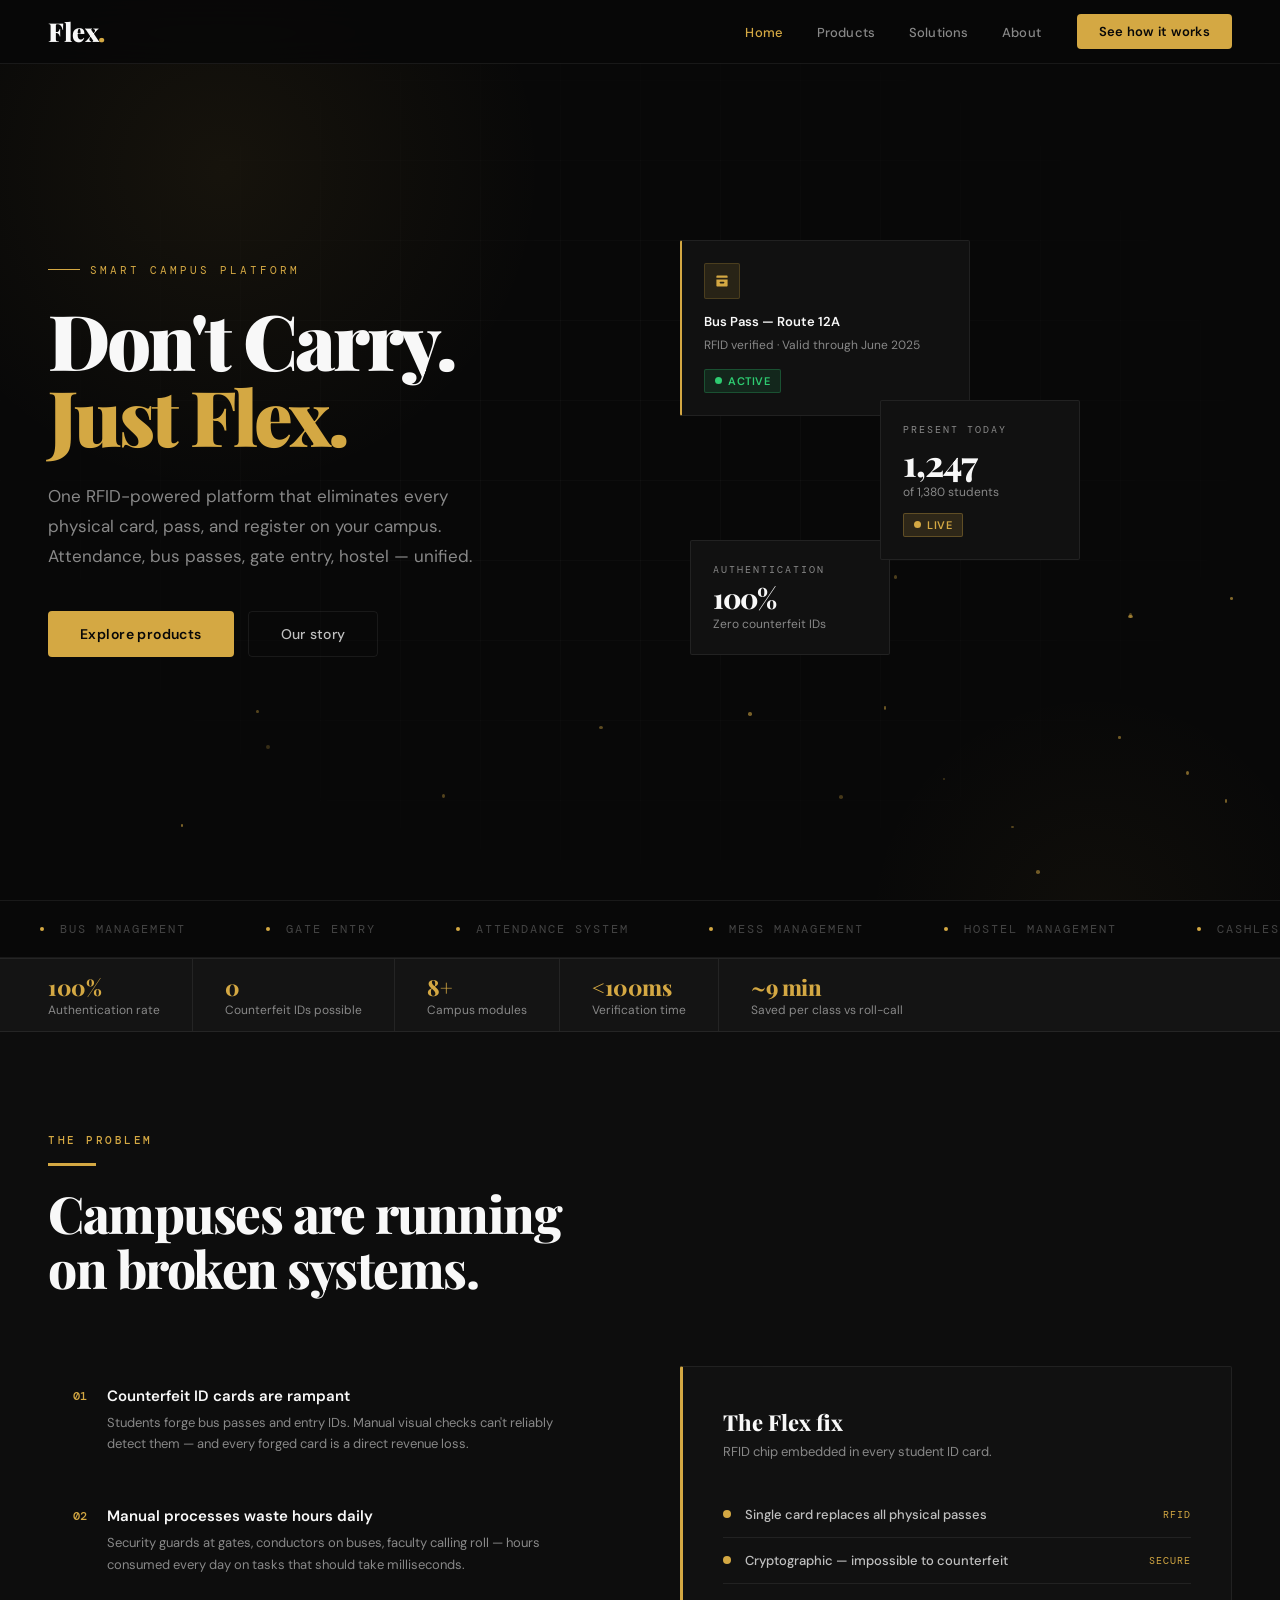
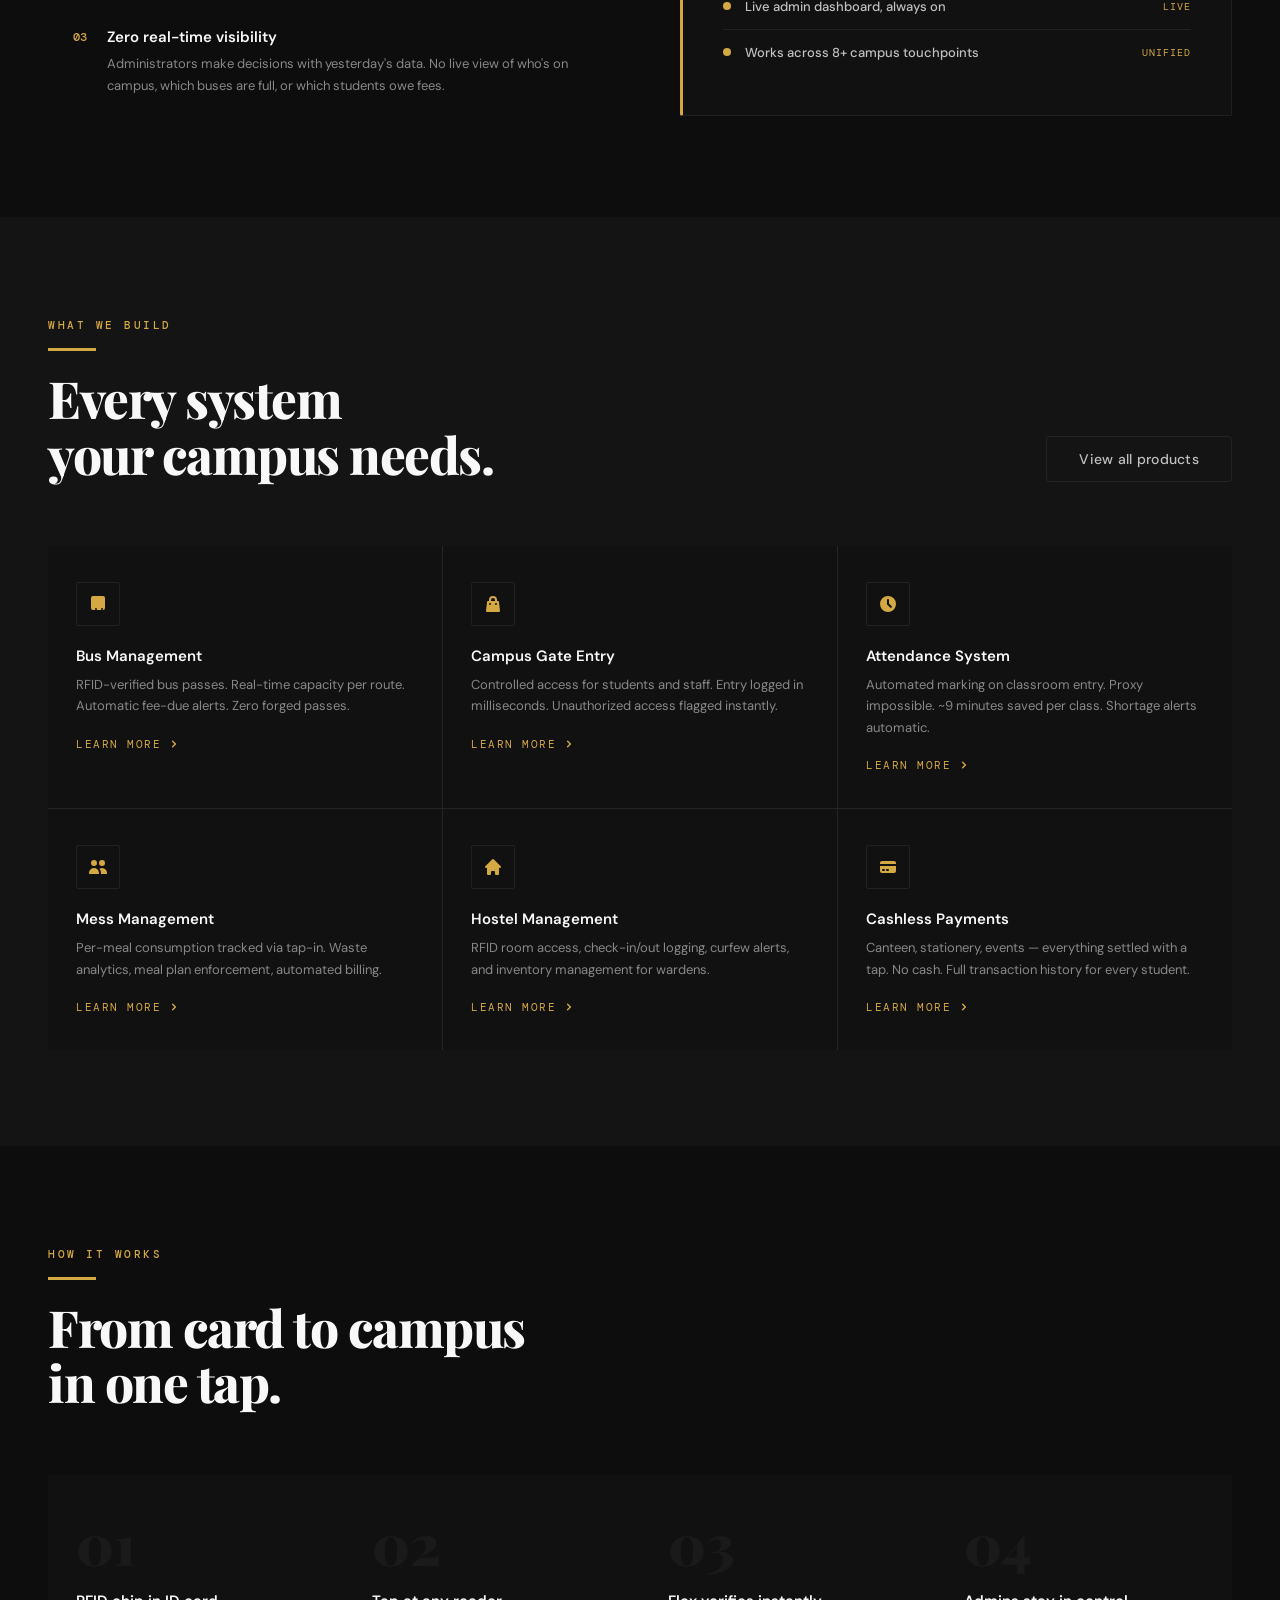
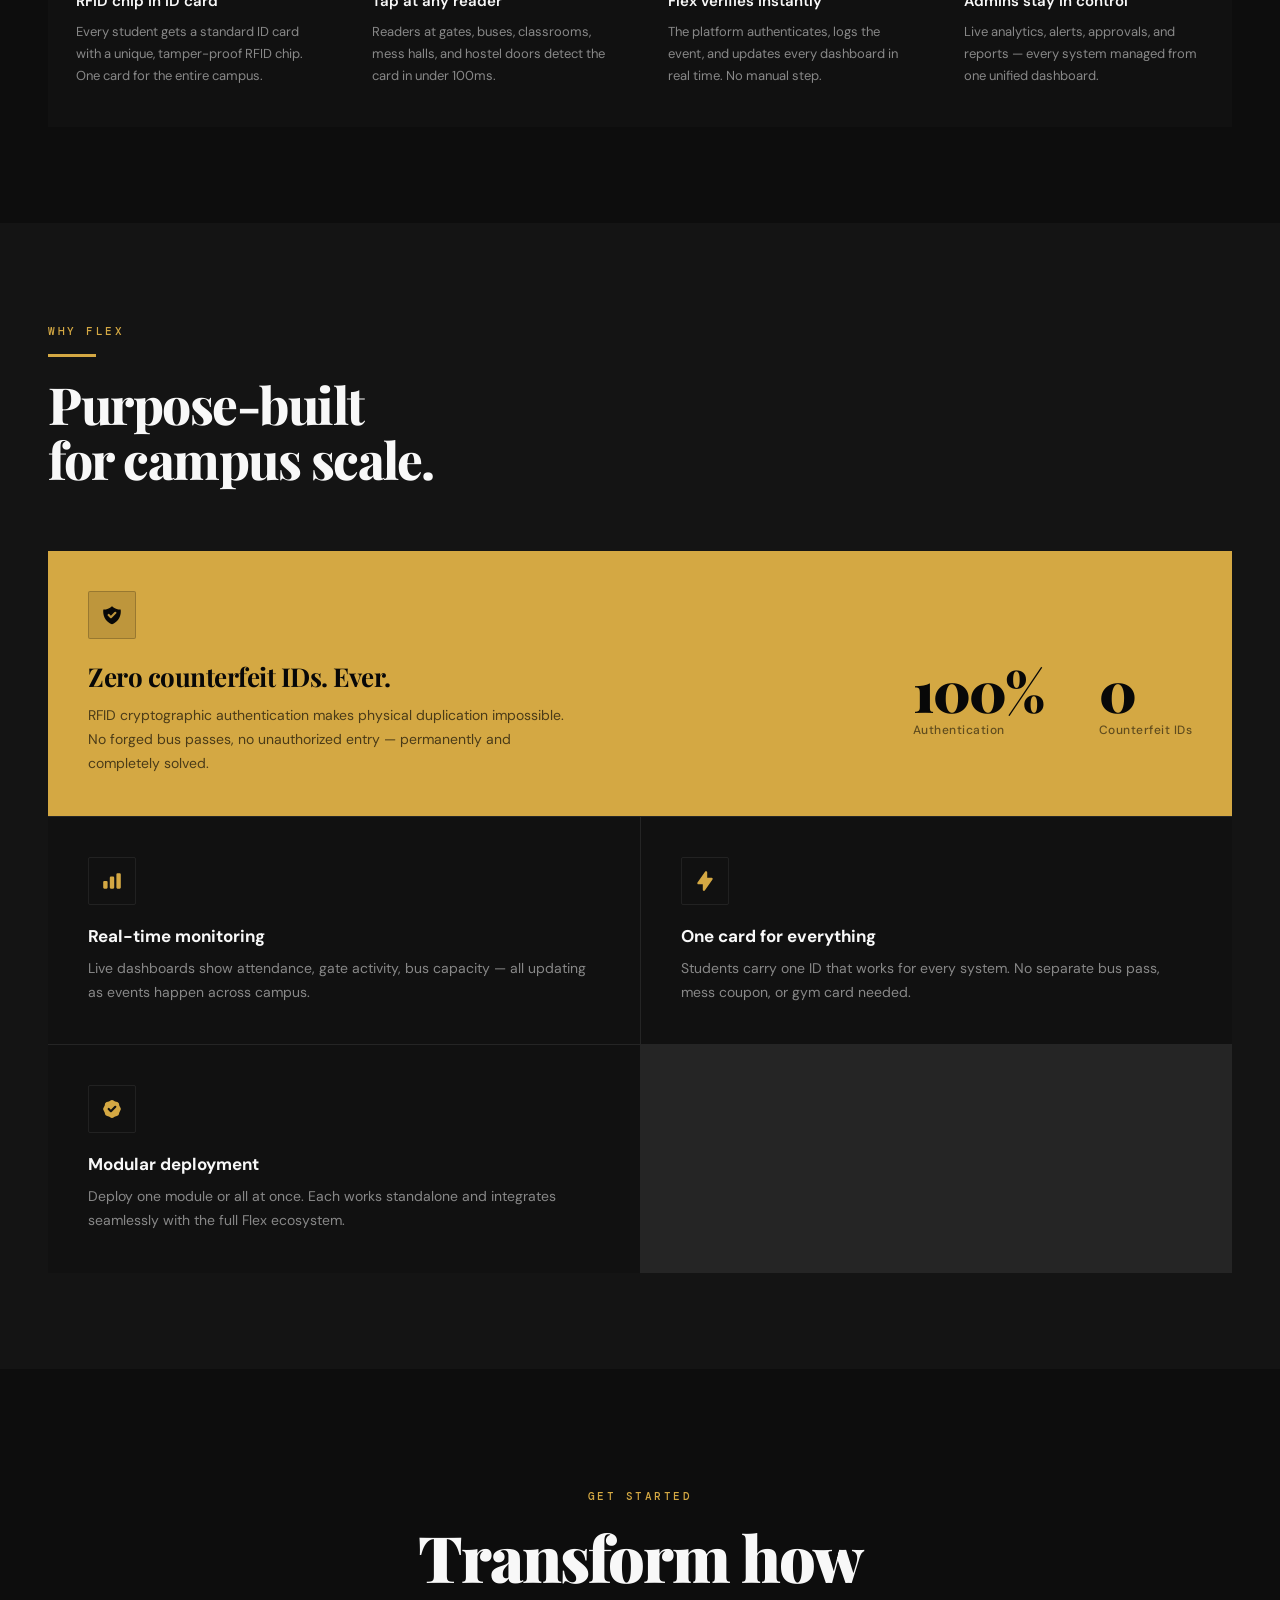
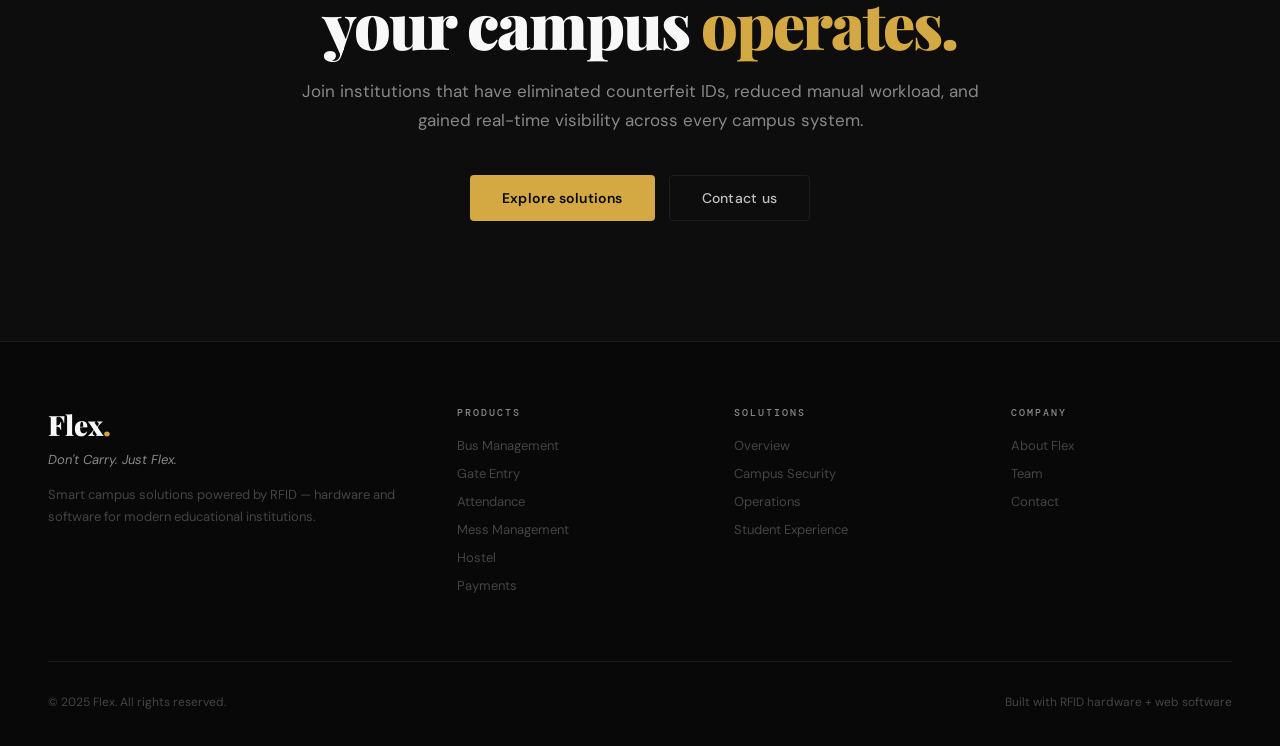
==== index.html @ b103eb39 "initial commit" ====
<!DOCTYPE html>
<html lang="en">
<head>
<meta charset="UTF-8"/>
<meta name="viewport" content="width=device-width, initial-scale=1.0"/>
<title>Flex — Don't Carry. Just Flex.</title>
<link rel="stylesheet" href="dark-theme.css"/>
<style>
/* ── HERO ── */
.hero {
  min-height: 100vh;
  background: var(--bg-void);
  display: flex; align-items: center;
  padding: 100px 48px 80px;
  position: relative; overflow: hidden;
}
.hero-bg-glow {
  position: absolute; top: -20%; left: -10%;
  width: 700px; height: 700px; border-radius: 50%;
  background: radial-gradient(circle, rgba(212,168,67,0.07) 0%, transparent 65%);
  pointer-events: none; animation: glow-drift 8s ease-in-out infinite alternate;
}
.hero-bg-glow-2 {
  position: absolute; bottom: -30%; right: -5%;
  width: 500px; height: 500px; border-radius: 50%;
  background: radial-gradient(circle, rgba(212,168,67,0.04) 0%, transparent 65%);
  pointer-events: none; animation: glow-drift 12s ease-in-out infinite alternate-reverse;
}
@keyframes glow-drift {
  from { transform: translate(0,0) scale(1); }
  to   { transform: translate(30px, 20px) scale(1.08); }
}
/* Grid lines bg */
.hero-grid {
  position: absolute; inset: 0; pointer-events: none;
  background-image:
    linear-gradient(rgba(255,255,255,0.025) 1px, transparent 1px),
    linear-gradient(90deg, rgba(255,255,255,0.025) 1px, transparent 1px);
  background-size: 80px 80px;
  mask-image: radial-gradient(ellipse at 50% 50%, black 20%, transparent 80%);
}
.hero-inner {
  max-width: 1200px; margin: 0 auto; width: 100%;
  display: grid; grid-template-columns: 1fr 1fr; gap: 80px; align-items: center;
  position: relative; z-index: 1;
}
.hero-tag {
  font-family: var(--font-mono);
  font-size: 11px; letter-spacing: 3px; text-transform: uppercase;
  color: var(--gold); margin-bottom: 24px;
  display: flex; align-items: center; gap: 10px;
}
.hero-tag::before {
  content: ''; display: block; width: 32px; height: 1px; background: var(--gold);
}
.hero-title {
  font-family: var(--font-display);
  font-size: clamp(48px, 6vw, 80px);
  font-weight: 900; line-height: 1.0; letter-spacing: -3px;
  color: var(--white); margin-bottom: 28px;
}
.hero-title .gold { color: var(--gold); }
.hero-title .dim { color: var(--silver-dim); }
.hero-sub {
  font-size: 17px; line-height: 1.75; color: var(--silver-dim);
  max-width: 460px; margin-bottom: 40px; font-weight: 400;
}
.hero-actions { display: flex; gap: 14px; align-items: center; flex-wrap: wrap; }

/* Hero visual — dark cards */
.hero-visual { position: relative; height: 440px; }
.hv-card {
  position: absolute;
  background: var(--bg-card);
  border: 1px solid var(--border);
  border-radius: 2px;
  padding: 22px;
  transition: all 400ms var(--ease);
}
.hv-card:hover { border-color: var(--border-gold); transform: translateY(-4px); }
.hv-main { width: 290px; top: 0; left: 0; z-index: 3; border-left: 2px solid var(--gold); }
.hv-stat { width: 200px; top: 160px; left: 200px; z-index: 4; }
.hv-mini { width: 200px; top: 300px; left: 10px; z-index: 2; }
.hv-label {
  font-family: var(--font-mono); font-size: 10px; letter-spacing: 2px;
  text-transform: uppercase; color: var(--silver-dim); margin-bottom: 8px;
}
.hv-value {
  font-family: var(--font-display); font-size: 36px; font-weight: 800;
  letter-spacing: -1px; color: var(--white); line-height: 1;
}
.hv-sub { font-size: 12px; color: var(--silver-dim); margin-top: 4px; }
.hv-title { font-size: 13px; font-weight: 600; color: var(--white); margin-bottom: 6px; }
.hv-desc { font-size: 12px; color: var(--silver-dim); line-height: 1.5; }
.hv-icon {
  width: 36px; height: 36px; border-radius: 2px;
  background: rgba(212,168,67,0.12); border: 1px solid rgba(212,168,67,0.2);
  display: flex; align-items: center; justify-content: center; margin-bottom: 14px;
}
.hv-icon svg { width: 16px; height: 16px; color: var(--gold); }

/* Floating particle dots */
.particle {
  position: absolute; width: 3px; height: 3px; border-radius: 50%;
  background: var(--gold); opacity: 0.5;
  animation: float-up linear infinite;
}
@keyframes float-up {
  from { transform: translateY(0) scale(1); opacity: 0.5; }
  to   { transform: translateY(-120px) scale(0); opacity: 0; }
}

/* ── TRUST BAR ── */
.trustbar {
  background: var(--bg-raised);
  border-top: 1px solid var(--border);
  border-bottom: 1px solid var(--border);
  padding: 0 48px;
}
.trustbar-inner {
  max-width: 1200px; margin: 0 auto;
  display: flex; align-items: stretch; height: 72px;
  overflow-x: auto; scrollbar-width: none;
}
.trustbar-inner::-webkit-scrollbar { display: none; }
.trust-item {
  display: flex; align-items: center; gap: 10px;
  padding: 0 32px; flex-shrink: 0;
  border-right: 1px solid var(--border);
}
.trust-item:first-child { padding-left: 0; }
.trust-item:last-child { border-right: none; }
.trust-num {
  font-family: var(--font-display); font-size: 22px; font-weight: 800;
  color: var(--gold); letter-spacing: -0.5px;
}
.trust-label { font-size: 12px; color: var(--silver-dim); font-weight: 400; }

/* ── PROBLEM ── */
.problem-section { background: var(--bg-base); }
.problem-layout { display: grid; grid-template-columns: 1fr 1fr; gap: 80px; align-items: center; margin-top: 64px; }
.problem-list { display: flex; flex-direction: column; gap: 2px; }
.prob-item {
  display: flex; gap: 20px; padding: 24px;
  border: 1px solid transparent;
  border-radius: 2px;
  transition: all var(--t) var(--ease); cursor: default;
}
.prob-item:hover { background: var(--bg-raised); border-color: var(--border); }
.prob-num {
  font-family: var(--font-mono); font-size: 12px; color: var(--gold);
  font-weight: 500; flex-shrink: 0; margin-top: 2px;
}
.prob-title { font-size: 15px; font-weight: 600; color: var(--white); margin-bottom: 6px; }
.prob-desc { font-size: 13px; color: var(--silver-dim); line-height: 1.65; }

.solution-panel {
  background: var(--bg-card);
  border: 1px solid var(--border);
  border-radius: 2px; padding: 40px;
  border-left: 3px solid var(--gold);
}
.solution-panel-title { font-family: var(--font-display); font-size: 22px; font-weight: 800; margin-bottom: 6px; }
.solution-panel-sub { font-size: 13px; color: var(--silver-dim); margin-bottom: 32px; }
.sol-row {
  display: flex; align-items: center; gap: 14px; padding: 14px 0;
  border-bottom: 1px solid var(--border);
}
.sol-row:last-child { border-bottom: none; }
.sol-dot { width: 8px; height: 8px; border-radius: 50%; background: var(--gold); flex-shrink: 0; }
.sol-text { font-size: 13px; color: var(--silver); font-weight: 500; }
.sol-tag { margin-left: auto; font-family: var(--font-mono); font-size: 10px; color: var(--gold); letter-spacing: 1px; }

/* ── PRODUCTS ── */
.products-section { background: var(--bg-raised); }
.products-grid { display: grid; grid-template-columns: repeat(3,1fr); gap: 1px; margin-top: 64px; background: var(--border); }
.prod-card {
  background: var(--bg-card); padding: 36px 28px;
  transition: background var(--t) var(--ease);
  text-decoration: none; display: block; color: inherit;
  position: relative; overflow: hidden;
}
.prod-card::before {
  content: ''; position: absolute; top: 0; left: 0; right: 0; height: 2px;
  background: var(--gold); transform: scaleX(0); transform-origin: left;
  transition: transform 300ms var(--ease);
}
.prod-card:hover { background: var(--bg-elevated); text-decoration: none; color: inherit; }
.prod-card:hover::before { transform: scaleX(1); }
.prod-icon {
  width: 44px; height: 44px; border-radius: 2px; margin-bottom: 20px;
  border: 1px solid var(--border);
  display: flex; align-items: center; justify-content: center;
  transition: border-color var(--t);
}
.prod-card:hover .prod-icon { border-color: var(--border-gold); }
.prod-icon svg { width: 20px; height: 20px; color: var(--gold); }
.prod-name { font-size: 15px; font-weight: 600; color: var(--white); margin-bottom: 8px; }
.prod-desc { font-size: 13px; color: var(--silver-dim); line-height: 1.65; margin-bottom: 20px; }
.prod-link {
  font-family: var(--font-mono); font-size: 11px; letter-spacing: 1.5px;
  text-transform: uppercase; color: var(--gold);
  display: flex; align-items: center; gap: 6px;
}
.prod-link svg { width: 14px; height: 14px; transition: transform 200ms; }
.prod-card:hover .prod-link svg { transform: translateX(4px); }

/* ── HOW IT WORKS ── */
.how-section { background: var(--bg-base); }
.how-steps { display: grid; grid-template-columns: repeat(4,1fr); gap: 0; margin-top: 64px; background: var(--border); }
.how-step {
  background: var(--bg-card); padding: 40px 28px;
  position: relative;
  transition: background var(--t) var(--ease);
}
.how-step:hover { background: var(--bg-elevated); }
.how-step-num {
  font-family: var(--font-display); font-size: 56px; font-weight: 900;
  color: var(--bg-elevated); line-height: 1; margin-bottom: 20px;
  transition: color 300ms var(--ease);
  user-select: none;
}
.how-step:hover .how-step-num { color: var(--gold-dim); }
.how-step-title { font-size: 15px; font-weight: 600; color: var(--white); margin-bottom: 10px; }
.how-step-desc { font-size: 13px; color: var(--silver-dim); line-height: 1.7; }

/* ── ADVANTAGES ── */
.advantages-section { background: var(--bg-raised); }
.adv-grid { display: grid; grid-template-columns: 1fr 1fr; gap: 1px; margin-top: 64px; background: var(--border); }
.adv-card { background: var(--bg-card); padding: 40px; transition: background var(--t); }
.adv-card:hover { background: var(--bg-elevated); }
.adv-card.span2 { grid-column: 1/-1; background: var(--gold); color: var(--bg-void); }
.adv-card.span2:hover { background: var(--gold-bright); }
.adv-card.span2 .adv-icon svg { color: var(--bg-void); }
.adv-card.span2 .adv-title { color: var(--bg-void); }
.adv-card.span2 .adv-desc { color: rgba(0,0,0,0.65); }
.adv-icon {
  width: 48px; height: 48px; border-radius: 2px;
  border: 1px solid var(--border); margin-bottom: 20px;
  display: flex; align-items: center; justify-content: center;
}
.adv-card.span2 .adv-icon { border-color: rgba(0,0,0,0.2); background: rgba(0,0,0,0.1); }
.adv-icon svg { width: 22px; height: 22px; color: var(--gold); }
.adv-title { font-size: 17px; font-weight: 700; color: var(--white); margin-bottom: 10px; }
.adv-desc { font-size: 14px; color: var(--silver-dim); line-height: 1.7; }
.adv-stats { display: flex; gap: 56px; margin-top: 32px; flex-wrap: wrap; }
.adv-stat-num { font-family: var(--font-display); font-size: 56px; font-weight: 900; letter-spacing: -2px; line-height: 1; color: var(--bg-void); }
.adv-stat-label { font-size: 12px; color: rgba(0,0,0,0.55); margin-top: 4px; font-weight: 500; letter-spacing: 0.5px; }
.adv-span-inner { display: grid; grid-template-columns: 1fr auto; gap: 48px; align-items: center; }

/* ── MARQUEE ── */
.marquee-section {
  background: var(--bg-void); border-top: 1px solid var(--border); border-bottom: 1px solid var(--border);
  padding: 20px 0; overflow: hidden;
}
.marquee-track {
  display: flex; gap: 0; width: max-content;
  animation: marquee 20s linear infinite;
}
@keyframes marquee {
  from { transform: translateX(0); }
  to   { transform: translateX(-50%); }
}
.marquee-item {
  padding: 0 40px; font-family: var(--font-mono); font-size: 12px; letter-spacing: 2px;
  text-transform: uppercase; color: var(--muted);
  display: flex; align-items: center; gap: 16px; white-space: nowrap;
}
.marquee-item .dot { width: 4px; height: 4px; border-radius: 50%; background: var(--gold); flex-shrink: 0; }

/* ── CTA ── */
.cta-section { background: var(--bg-base); padding: 120px 48px; text-align: center; }
.cta-inner { max-width: 680px; margin: 0 auto; }
.cta-title {
  font-family: var(--font-display);
  font-size: clamp(36px,5vw,64px); font-weight: 900; letter-spacing: -2px;
  line-height: 1.05; color: var(--white); margin-bottom: 20px;
}
.cta-title .gold { color: var(--gold); }
.cta-sub { font-size: 17px; color: var(--silver-dim); line-height: 1.7; margin-bottom: 40px; }
.cta-btns { display: flex; gap: 14px; justify-content: center; flex-wrap: wrap; }

@media (max-width: 900px) {
  .hero-inner { grid-template-columns: 1fr; gap: 48px; }
  .hero-visual { display: none; }
  .problem-layout { grid-template-columns: 1fr; }
  .products-grid { grid-template-columns: 1fr 1fr; }
  .how-steps { grid-template-columns: 1fr 1fr; }
  .adv-grid { grid-template-columns: 1fr; }
  .adv-card.span2 { grid-column: 1; }
  .adv-span-inner { grid-template-columns: 1fr; }
  .trustbar { padding: 0 24px; }
}
@media (max-width: 560px) {
  .hero { padding: 100px 20px 64px; }
  .products-grid { grid-template-columns: 1fr; }
  .how-steps { grid-template-columns: 1fr; }
  .trustbar { padding: 0 20px; }
}
</style>
</head>
<body>

<!-- NAV -->
<nav class="nav">
  <a href="index.html" class="nav-logo">Flex<span class="dot">.</span></a>
  <ul class="nav-links">
    <li><a href="index.html" class="active">Home</a></li>
    <li><a href="products.html">Products</a></li>
    <li><a href="solutions.html">Solutions</a></li>
    <li><a href="about.html">About</a></li>
  </ul>
  <a href="solutions.html" class="nav-cta">See how it works</a>
</nav>

<!-- HERO -->
<section class="hero">
  <div class="hero-bg-glow"></div>
  <div class="hero-bg-glow-2"></div>
  <div class="hero-grid"></div>

  <!-- Particles -->
  <div id="particles"></div>

  <div class="hero-inner">
    <div>
      <div class="hero-tag fade-in">Smart Campus Platform</div>
      <h1 class="hero-title">
        Don't Carry.<br/><span class="gold">Just Flex.</span>
      </h1>
      <p class="hero-sub">One RFID-powered platform that eliminates every physical card, pass, and register on your campus. Attendance, bus passes, gate entry, hostel — unified.</p>
      <div class="hero-actions">
        <a href="products.html" class="btn-gold">Explore products</a>
        <a href="about.html" class="btn-ghost">Our story</a>
      </div>
    </div>
    <div class="hero-visual" id="hero-visual">
      <!-- Main card -->
      <div class="hv-card hv-main" style="animation: card-float 6s ease-in-out infinite;">
        <div class="hv-icon"><svg viewBox="0 0 20 20" fill="currentColor"><path d="M3 4a1 1 0 011-1h12a1 1 0 011 1v2H3V4zm0 4h14v8a1 1 0 01-1 1H4a1 1 0 01-1-1V8zm5 3a1 1 0 000 2h4a1 1 0 000-2H8z"/></svg></div>
        <div class="hv-title">Bus Pass — Route 12A</div>
        <div class="hv-desc">RFID verified · Valid through June 2025</div>
        <div style="margin-top:14px;">
          <span class="badge badge-green"><span class="sdot"></span>Active</span>
        </div>
      </div>
      <!-- Stat card -->
      <div class="hv-card hv-stat" style="animation: card-float 8s ease-in-out infinite 1s;">
        <div class="hv-label">Present today</div>
        <div class="hv-value">1,247</div>
        <div class="hv-sub">of 1,380 students</div>
        <div style="margin-top:12px;"><span class="badge badge-gold"><span class="sdot"></span>Live</span></div>
      </div>
      <!-- Mini card -->
      <div class="hv-card hv-mini" style="animation: card-float 7s ease-in-out infinite 2s;">
        <div class="hv-label">Authentication</div>
        <div class="hv-value" style="font-size:28px;">100%</div>
        <div class="hv-sub">Zero counterfeit IDs</div>
      </div>
    </div>
  </div>
</section>

<!-- MARQUEE -->
<div class="marquee-section">
  <div class="marquee-track" id="marquee">
    <div class="marquee-item"><span class="dot"></span>Bus Management</div>
    <div class="marquee-item"><span class="dot"></span>Gate Entry</div>
    <div class="marquee-item"><span class="dot"></span>Attendance System</div>
    <div class="marquee-item"><span class="dot"></span>Mess Management</div>
    <div class="marquee-item"><span class="dot"></span>Hostel Management</div>
    <div class="marquee-item"><span class="dot"></span>Cashless Payments</div>
    <div class="marquee-item"><span class="dot"></span>Gym Management</div>
    <div class="marquee-item"><span class="dot"></span>Club Events</div>
    <div class="marquee-item"><span class="dot"></span>ID Authentication</div>
    <!-- duplicate for seamless loop -->
    <div class="marquee-item"><span class="dot"></span>Bus Management</div>
    <div class="marquee-item"><span class="dot"></span>Gate Entry</div>
    <div class="marquee-item"><span class="dot"></span>Attendance System</div>
    <div class="marquee-item"><span class="dot"></span>Mess Management</div>
    <div class="marquee-item"><span class="dot"></span>Hostel Management</div>
    <div class="marquee-item"><span class="dot"></span>Cashless Payments</div>
    <div class="marquee-item"><span class="dot"></span>Gym Management</div>
    <div class="marquee-item"><span class="dot"></span>Club Events</div>
    <div class="marquee-item"><span class="dot"></span>ID Authentication</div>
  </div>
</div>

<!-- TRUST BAR -->
<div class="trustbar">
  <div class="trustbar-inner">
    <div class="trust-item">
      <div>
        <div class="trust-num">100%</div>
        <div class="trust-label">Authentication rate</div>
      </div>
    </div>
    <div class="trust-item">
      <div>
        <div class="trust-num">0</div>
        <div class="trust-label">Counterfeit IDs possible</div>
      </div>
    </div>
    <div class="trust-item">
      <div>
        <div class="trust-num">8+</div>
        <div class="trust-label">Campus modules</div>
      </div>
    </div>
    <div class="trust-item">
      <div>
        <div class="trust-num">&lt;100ms</div>
        <div class="trust-label">Verification time</div>
      </div>
    </div>
    <div class="trust-item">
      <div>
        <div class="trust-num">~9 min</div>
        <div class="trust-label">Saved per class vs roll-call</div>
      </div>
    </div>
  </div>
</div>

<!-- PROBLEM -->
<section class="section problem-section">
  <div class="section-inner">
    <span class="eyebrow">The problem</span>
    <span class="gold-line"></span>
    <h2 class="section-title">Campuses are running<br/>on broken systems.</h2>
    <div class="problem-layout">
      <div class="problem-list reveal">
        <div class="prob-item">
          <div class="prob-num">01</div>
          <div>
            <div class="prob-title">Counterfeit ID cards are rampant</div>
            <div class="prob-desc">Students forge bus passes and entry IDs. Manual visual checks can't reliably detect them — and every forged card is a direct revenue loss.</div>
          </div>
        </div>
        <div class="prob-item">
          <div class="prob-num">02</div>
          <div>
            <div class="prob-title">Manual processes waste hours daily</div>
            <div class="prob-desc">Security guards at gates, conductors on buses, faculty calling roll — hours consumed every day on tasks that should take milliseconds.</div>
          </div>
        </div>
        <div class="prob-item">
          <div class="prob-num">03</div>
          <div>
            <div class="prob-title">Zero real-time visibility</div>
            <div class="prob-desc">Administrators make decisions with yesterday's data. No live view of who's on campus, which buses are full, or which students owe fees.</div>
          </div>
        </div>
      </div>
      <div class="solution-panel reveal reveal-delay-2">
        <div class="solution-panel-title">The Flex fix</div>
        <div class="solution-panel-sub">RFID chip embedded in every student ID card.</div>
        <div class="sol-row">
          <div class="sol-dot"></div>
          <div class="sol-text">Single card replaces all physical passes</div>
          <div class="sol-tag">RFID</div>
        </div>
        <div class="sol-row">
          <div class="sol-dot"></div>
          <div class="sol-text">Cryptographic — impossible to counterfeit</div>
          <div class="sol-tag">SECURE</div>
        </div>
        <div class="sol-row">
          <div class="sol-dot"></div>
          <div class="sol-text">Live admin dashboard, always on</div>
          <div class="sol-tag">LIVE</div>
        </div>
        <div class="sol-row">
          <div class="sol-dot"></div>
          <div class="sol-text">Works across 8+ campus touchpoints</div>
          <div class="sol-tag">UNIFIED</div>
        </div>
      </div>
    </div>
  </div>
</section>

<!-- PRODUCTS -->
<section class="section products-section" id="products">
  <div class="section-inner">
    <span class="eyebrow">What we build</span>
    <span class="gold-line"></span>
    <div style="display:flex; justify-content:space-between; align-items:flex-end; flex-wrap:wrap; gap:20px;">
      <h2 class="section-title" style="margin-bottom:0;">Every system<br/>your campus needs.</h2>
      <a href="products.html" class="btn-ghost">View all products</a>
    </div>
    <div class="products-grid reveal">
      <a href="products.html#bus" class="prod-card">
        <div class="prod-icon"><svg viewBox="0 0 20 20" fill="currentColor"><path d="M3 4a2 2 0 012-2h10a2 2 0 012 2v10a2 2 0 01-2 2H5a2 2 0 01-2-2V4zm4 11a1 1 0 102 0 1 1 0 00-2 0zm6 0a1 1 0 102 0 1 1 0 00-2 0zM5 5h10v6H5V5z"/></svg></div>
        <div class="prod-name">Bus Management</div>
        <div class="prod-desc">RFID-verified bus passes. Real-time capacity per route. Automatic fee-due alerts. Zero forged passes.</div>
        <div class="prod-link">Learn more <svg viewBox="0 0 20 20" fill="currentColor"><path fill-rule="evenodd" d="M7.293 14.707a1 1 0 010-1.414L10.586 10 7.293 6.707a1 1 0 011.414-1.414l4 4a1 1 0 010 1.414l-4 4a1 1 0 01-1.414 0z" clip-rule="evenodd"/></svg></div>
      </a>
      <a href="products.html#gate" class="prod-card">
        <div class="prod-icon"><svg viewBox="0 0 20 20" fill="currentColor"><path fill-rule="evenodd" d="M10 2a4 4 0 00-4 4v1H5a1 1 0 00-.994.89l-1 9A1 1 0 004 18h12a1 1 0 00.994-1.11l-1-9A1 1 0 0015 7h-1V6a4 4 0 00-4-4zm2 5V6a2 2 0 10-4 0v1h4zm-6 3a1 1 0 112 0 1 1 0 01-2 0zm7-1a1 1 0 100 2 1 1 0 000-2z" clip-rule="evenodd"/></svg></div>
        <div class="prod-name">Campus Gate Entry</div>
        <div class="prod-desc">Controlled access for students and staff. Entry logged in milliseconds. Unauthorized access flagged instantly.</div>
        <div class="prod-link">Learn more <svg viewBox="0 0 20 20" fill="currentColor"><path fill-rule="evenodd" d="M7.293 14.707a1 1 0 010-1.414L10.586 10 7.293 6.707a1 1 0 011.414-1.414l4 4a1 1 0 010 1.414l-4 4a1 1 0 01-1.414 0z" clip-rule="evenodd"/></svg></div>
      </a>
      <a href="products.html#attendance" class="prod-card">
        <div class="prod-icon"><svg viewBox="0 0 20 20" fill="currentColor"><path fill-rule="evenodd" d="M10 18a8 8 0 100-16 8 8 0 000 16zm1-12a1 1 0 10-2 0v4a1 1 0 00.293.707l2.828 2.829a1 1 0 101.415-1.415L11 9.586V6z" clip-rule="evenodd"/></svg></div>
        <div class="prod-name">Attendance System</div>
        <div class="prod-desc">Automated marking on classroom entry. Proxy impossible. ~9 minutes saved per class. Shortage alerts automatic.</div>
        <div class="prod-link">Learn more <svg viewBox="0 0 20 20" fill="currentColor"><path fill-rule="evenodd" d="M7.293 14.707a1 1 0 010-1.414L10.586 10 7.293 6.707a1 1 0 011.414-1.414l4 4a1 1 0 010 1.414l-4 4a1 1 0 01-1.414 0z" clip-rule="evenodd"/></svg></div>
      </a>
      <a href="products.html#mess" class="prod-card">
        <div class="prod-icon"><svg viewBox="0 0 20 20" fill="currentColor"><path d="M9 6a3 3 0 11-6 0 3 3 0 016 0zM17 6a3 3 0 11-6 0 3 3 0 016 0zM12.93 17c.046-.327.07-.66.07-1a6.97 6.97 0 00-1.5-4.33A5 5 0 0119 16v1h-6.07zM6 11a5 5 0 015 5v1H1v-1a5 5 0 015-5z"/></svg></div>
        <div class="prod-name">Mess Management</div>
        <div class="prod-desc">Per-meal consumption tracked via tap-in. Waste analytics, meal plan enforcement, automated billing.</div>
        <div class="prod-link">Learn more <svg viewBox="0 0 20 20" fill="currentColor"><path fill-rule="evenodd" d="M7.293 14.707a1 1 0 010-1.414L10.586 10 7.293 6.707a1 1 0 011.414-1.414l4 4a1 1 0 010 1.414l-4 4a1 1 0 01-1.414 0z" clip-rule="evenodd"/></svg></div>
      </a>
      <a href="products.html#hostel" class="prod-card">
        <div class="prod-icon"><svg viewBox="0 0 20 20" fill="currentColor"><path d="M10.707 2.293a1 1 0 00-1.414 0l-7 7a1 1 0 001.414 1.414L4 10.414V17a1 1 0 001 1h2a1 1 0 001-1v-2a1 1 0 011-1h2a1 1 0 011 1v2a1 1 0 001 1h2a1 1 0 001-1v-6.586l.293.293a1 1 0 001.414-1.414l-7-7z"/></svg></div>
        <div class="prod-name">Hostel Management</div>
        <div class="prod-desc">RFID room access, check-in/out logging, curfew alerts, and inventory management for wardens.</div>
        <div class="prod-link">Learn more <svg viewBox="0 0 20 20" fill="currentColor"><path fill-rule="evenodd" d="M7.293 14.707a1 1 0 010-1.414L10.586 10 7.293 6.707a1 1 0 011.414-1.414l4 4a1 1 0 010 1.414l-4 4a1 1 0 01-1.414 0z" clip-rule="evenodd"/></svg></div>
      </a>
      <a href="products.html#payments" class="prod-card">
        <div class="prod-icon"><svg viewBox="0 0 20 20" fill="currentColor"><path d="M4 4a2 2 0 00-2 2v1h16V6a2 2 0 00-2-2H4z"/><path fill-rule="evenodd" d="M18 9H2v5a2 2 0 002 2h12a2 2 0 002-2V9zM4 13a1 1 0 011-1h1a1 1 0 110 2H5a1 1 0 01-1-1zm5-1a1 1 0 100 2h1a1 1 0 100-2H9z" clip-rule="evenodd"/></svg></div>
        <div class="prod-name">Cashless Payments</div>
        <div class="prod-desc">Canteen, stationery, events — everything settled with a tap. No cash. Full transaction history for every student.</div>
        <div class="prod-link">Learn more <svg viewBox="0 0 20 20" fill="currentColor"><path fill-rule="evenodd" d="M7.293 14.707a1 1 0 010-1.414L10.586 10 7.293 6.707a1 1 0 011.414-1.414l4 4a1 1 0 010 1.414l-4 4a1 1 0 01-1.414 0z" clip-rule="evenodd"/></svg></div>
      </a>
    </div>
  </div>
</section>

<!-- HOW IT WORKS -->
<section class="section how-section">
  <div class="section-inner">
    <span class="eyebrow">How it works</span>
    <span class="gold-line"></span>
    <h2 class="section-title">From card to campus<br/>in one tap.</h2>
    <div class="how-steps reveal">
      <div class="how-step">
        <div class="how-step-num">01</div>
        <div class="how-step-title">RFID chip in ID card</div>
        <div class="how-step-desc">Every student gets a standard ID card with a unique, tamper-proof RFID chip. One card for the entire campus.</div>
      </div>
      <div class="how-step">
        <div class="how-step-num">02</div>
        <div class="how-step-title">Tap at any reader</div>
        <div class="how-step-desc">Readers at gates, buses, classrooms, mess halls, and hostel doors detect the card in under 100ms.</div>
      </div>
      <div class="how-step">
        <div class="how-step-num">03</div>
        <div class="how-step-title">Flex verifies instantly</div>
        <div class="how-step-desc">The platform authenticates, logs the event, and updates every dashboard in real time. No manual step.</div>
      </div>
      <div class="how-step">
        <div class="how-step-num">04</div>
        <div class="how-step-title">Admins stay in control</div>
        <div class="how-step-desc">Live analytics, alerts, approvals, and reports — every system managed from one unified dashboard.</div>
      </div>
    </div>
  </div>
</section>

<!-- ADVANTAGES -->
<section class="section advantages-section">
  <div class="section-inner">
    <span class="eyebrow">Why Flex</span>
    <span class="gold-line"></span>
    <h2 class="section-title">Purpose-built<br/>for campus scale.</h2>
    <div class="adv-grid reveal">
      <div class="adv-card span2">
        <div class="adv-span-inner">
          <div>
            <div class="adv-icon"><svg viewBox="0 0 20 20" fill="currentColor"><path fill-rule="evenodd" d="M2.166 4.999A11.954 11.954 0 0010 1.944 11.954 11.954 0 0017.834 5c.11.65.166 1.32.166 2.001 0 5.225-3.34 9.67-8 11.317C5.34 16.67 2 12.225 2 7c0-.682.057-1.35.166-2.001zm11.541 3.708a1 1 0 00-1.414-1.414L9 10.586 7.707 9.293a1 1 0 00-1.414 1.414l2 2a1 1 0 001.414 0l4-4z" clip-rule="evenodd"/></svg></div>
            <div class="adv-title" style="font-family:var(--font-display);font-size:26px;letter-spacing:-0.5px;">Zero counterfeit IDs. Ever.</div>
            <div class="adv-desc" style="max-width:480px;">RFID cryptographic authentication makes physical duplication impossible. No forged bus passes, no unauthorized entry — permanently and completely solved.</div>
          </div>
          <div class="adv-stats">
            <div><div class="adv-stat-num">100%</div><div class="adv-stat-label">Authentication</div></div>
            <div><div class="adv-stat-num">0</div><div class="adv-stat-label">Counterfeit IDs</div></div>
          </div>
        </div>
      </div>
      <div class="adv-card">
        <div class="adv-icon"><svg viewBox="0 0 20 20" fill="currentColor"><path d="M2 11a1 1 0 011-1h2a1 1 0 011 1v5a1 1 0 01-1 1H3a1 1 0 01-1-1v-5zm6-4a1 1 0 011-1h2a1 1 0 011 1v9a1 1 0 01-1 1H9a1 1 0 01-1-1V7zm6-3a1 1 0 011-1h2a1 1 0 011 1v12a1 1 0 01-1 1h-2a1 1 0 01-1-1V4z"/></svg></div>
        <div class="adv-title">Real-time monitoring</div>
        <div class="adv-desc">Live dashboards show attendance, gate activity, bus capacity — all updating as events happen across campus.</div>
      </div>
      <div class="adv-card">
        <div class="adv-icon"><svg viewBox="0 0 20 20" fill="currentColor"><path fill-rule="evenodd" d="M11.3 1.046A1 1 0 0112 2v5h4a1 1 0 01.82 1.573l-7 10A1 1 0 018 18v-5H4a1 1 0 01-.82-1.573l7-10a1 1 0 011.12-.38z" clip-rule="evenodd"/></svg></div>
        <div class="adv-title">One card for everything</div>
        <div class="adv-desc">Students carry one ID that works for every system. No separate bus pass, mess coupon, or gym card needed.</div>
      </div>
      <div class="adv-card">
        <div class="adv-icon"><svg viewBox="0 0 20 20" fill="currentColor"><path fill-rule="evenodd" d="M6.267 3.455a3.066 3.066 0 001.745-.723 3.066 3.066 0 013.976 0 3.066 3.066 0 001.745.723 3.066 3.066 0 012.812 2.812c.051.643.304 1.254.723 1.745a3.066 3.066 0 010 3.976 3.066 3.066 0 00-.723 1.745 3.066 3.066 0 01-2.812 2.812 3.066 3.066 0 00-1.745.723 3.066 3.066 0 01-3.976 0 3.066 3.066 0 00-1.745-.723 3.066 3.066 0 01-2.812-2.812 3.066 3.066 0 00-.723-1.745 3.066 3.066 0 010-3.976 3.066 3.066 0 00.723-1.745 3.066 3.066 0 012.812-2.812zm7.44 5.252a1 1 0 00-1.414-1.414L9 10.586 7.707 9.293a1 1 0 00-1.414 1.414l2 2a1 1 0 001.414 0l4-4z" clip-rule="evenodd"/></svg></div>
        <div class="adv-title">Modular deployment</div>
        <div class="adv-desc">Deploy one module or all at once. Each works standalone and integrates seamlessly with the full Flex ecosystem.</div>
      </div>
    </div>
  </div>
</section>

<!-- CTA -->
<section class="cta-section">
  <div class="cta-inner">
    <span class="eyebrow" style="display:block; text-align:center; margin-bottom:20px;">Get started</span>
    <h2 class="cta-title">Transform how<br/>your campus <span class="gold">operates.</span></h2>
    <p class="cta-sub">Join institutions that have eliminated counterfeit IDs, reduced manual workload, and gained real-time visibility across every campus system.</p>
    <div class="cta-btns">
      <a href="solutions.html" class="btn-gold">Explore solutions</a>
      <a href="about.html#contact" class="btn-ghost">Contact us</a>
    </div>
  </div>
</section>

<!-- FOOTER -->
<footer>
  <div class="footer-inner">
    <div class="footer-top">
      <div>
        <div class="footer-logo">Flex<span>.</span></div>
        <div class="footer-tagline">Don't Carry. Just Flex.</div>
        <div class="footer-desc">Smart campus solutions powered by RFID — hardware and software for modern educational institutions.</div>
      </div>
      <div class="footer-col">
        <div class="footer-col-title">Products</div>
        <a href="products.html#bus">Bus Management</a>
        <a href="products.html#gate">Gate Entry</a>
        <a href="products.html#attendance">Attendance</a>
        <a href="products.html#mess">Mess Management</a>
        <a href="products.html#hostel">Hostel</a>
        <a href="products.html#payments">Payments</a>
      </div>
      <div class="footer-col">
        <div class="footer-col-title">Solutions</div>
        <a href="solutions.html">Overview</a>
        <a href="solutions.html#security">Campus Security</a>
        <a href="solutions.html#operations">Operations</a>
        <a href="solutions.html#students">Student Experience</a>
      </div>
      <div class="footer-col">
        <div class="footer-col-title">Company</div>
        <a href="about.html">About Flex</a>
        <a href="about.html#team">Team</a>
        <a href="about.html#contact">Contact</a>
      </div>
    </div>
    <div class="footer-bottom">
      <span>© 2025 Flex. All rights reserved.</span>
      <span style="color:var(--muted);">Built with RFID hardware + web software</span>
    </div>
  </div>
</footer>

<style>
@keyframes card-float {
  0%,100% { transform: translateY(0px); }
  50%      { transform: translateY(-8px); }
}
@keyframes fade-up {
  from { opacity:0; transform:translateY(30px); }
  to   { opacity:1; transform:translateY(0); }
}
.fade-in { animation: fade-up 0.8s var(--ease) both; }
</style>

<script>
// Particles
const container = document.getElementById('particles');
for (let i = 0; i < 18; i++) {
  const p = document.createElement('div');
  p.className = 'particle';
  p.style.cssText = `
    left: ${Math.random() * 100}%;
    bottom: ${Math.random() * 40}%;
    animation-duration: ${4 + Math.random() * 6}s;
    animation-delay: ${Math.random() * 6}s;
    opacity: ${0.2 + Math.random() * 0.4};
    width: ${2 + Math.random() * 3}px;
    height: ${2 + Math.random() * 3}px;
  `;
  container.appendChild(p);
}

// Scroll reveal
const observer = new IntersectionObserver((entries) => {
  entries.forEach((entry, i) => {
    if (entry.isIntersecting) {
      entry.target.classList.add('visible');
    }
  });
}, { threshold: 0.08 });

document.querySelectorAll('.reveal').forEach(el => observer.observe(el));

// Stagger children of revealed parents
document.querySelectorAll('.products-grid .prod-card, .how-steps .how-step, .adv-grid .adv-card, .problem-list .prob-item').forEach((el, i) => {
  el.style.transitionDelay = `${i * 0.07}s`;
});

// Count-up animation for trust bar numbers
function countUp(el, target, suffix = '') {
  const isFloat = target.toString().includes('.');
  let start = 0;
  const duration = 1400;
  const step = (timestamp) => {
    if (!start) start = timestamp;
    const progress = Math.min((timestamp - start) / duration, 1);
    const eased = 1 - Math.pow(1 - progress, 3);
    const val = isFloat ? (eased * target).toFixed(1) : Math.floor(eased * target);
    el.textContent = val + suffix;
    if (progress < 1) requestAnimationFrame(step);
  };
  requestAnimationFrame(step);
}

const trustObserver = new IntersectionObserver((entries) => {
  entries.forEach(entry => {
    if (entry.isIntersecting) {
      entry.target.querySelectorAll('.trust-num').forEach(el => {
        const txt = el.textContent;
        if (txt === '100%') countUp(el, 100, '%');
        else if (txt === '0') countUp(el, 0, '');
        else if (txt === '8+') countUp(el, 8, '+');
      });
      trustObserver.unobserve(entry.target);
    }
  });
}, { threshold: 0.5 });
const tb = document.querySelector('.trustbar');
if (tb) trustObserver.observe(tb);

// Nav active on scroll
window.addEventListener('scroll', () => {
  document.querySelector('.nav').style.borderBottomColor =
    window.scrollY > 20 ? 'rgba(212,168,67,0.12)' : 'rgba(255,255,255,0.07)';
});
</script>
</body>
</html>
---- dark-theme.css ----
/* ═══════════════════════════════════════════════════════
   FLEX — DARK THEME  (CRED / NeoPOP inspired)
   Black · Gold · Silver
   ═══════════════════════════════════════════════════════ */

@import url('https://fonts.googleapis.com/css2?family=Playfair+Display:wght@700;800;900&family=DM+Sans:ital,wght@0,300;0,400;0,500;0,600;1,400&family=DM+Mono:wght@400;500&display=swap');

:root {
  /* Backgrounds */
  --bg-void:     #080808;
  --bg-base:     #0D0D0D;
  --bg-raised:   #141414;
  --bg-elevated: #1A1A1A;
  --bg-card:     #111111;
  --bg-card-2:   #161616;

  /* Gold palette */
  --gold:        #D4A843;
  --gold-bright: #F0C040;
  --gold-dim:    #8B6E2A;
  --gold-glow:   rgba(212,168,67,0.18);
  --gold-glow-lg:rgba(212,168,67,0.08);

  /* Silver/text */
  --white:       #F8F8F8;
  --silver:      #C0C0C0;
  --silver-dim:  #888888;
  --muted:       #444444;
  --border:      rgba(255,255,255,0.07);
  --border-gold: rgba(212,168,67,0.25);

  /* Semantic */
  --success:     #2ECC71;
  --danger:      #E74C3C;
  --warning:     #F39C12;

  /* Type */
  --font-display: 'Playfair Display', Georgia, serif;
  --font-body:    'DM Sans', system-ui, sans-serif;
  --font-mono:    'DM Mono', 'Fira Mono', monospace;

  /* Motion */
  --ease:   cubic-bezier(0.16, 1, 0.3, 1);
  --ease-out: cubic-bezier(0.0, 0.0, 0.2, 1);
  --t:      200ms;
  --t-slow: 500ms;
}

*, *::before, *::after { box-sizing: border-box; margin: 0; padding: 0; }
html { scroll-behavior: smooth; }
body {
  font-family: var(--font-body);
  background: var(--bg-base);
  color: var(--white);
  -webkit-font-smoothing: antialiased;
  overflow-x: hidden;
}

/* ── NAV ── */
.nav {
  position: fixed; top: 0; left: 0; right: 0; z-index: 200;
  height: 64px;
  background: rgba(8,8,8,0.85);
  backdrop-filter: blur(24px); -webkit-backdrop-filter: blur(24px);
  border-bottom: 1px solid var(--border);
  display: flex; align-items: center;
  padding: 0 48px;
}
.nav-logo {
  font-family: var(--font-display);
  font-size: 26px; font-weight: 900; letter-spacing: -0.5px;
  color: var(--white); text-decoration: none;
  margin-right: auto; display: flex; align-items: center;
}
.nav-logo .dot { color: var(--gold); }
.nav-links { display: flex; align-items: center; gap: 2px; list-style: none; }
.nav-links a {
  font-size: 13px; font-weight: 500; color: var(--silver-dim);
  text-decoration: none; padding: 7px 16px; border-radius: 6px;
  transition: color var(--t) var(--ease), background var(--t) var(--ease);
  letter-spacing: 0.01em;
}
.nav-links a:hover { color: var(--white); background: rgba(255,255,255,0.06); }
.nav-links a.active { color: var(--gold); }
.nav-cta {
  margin-left: 20px;
  background: var(--gold); color: var(--bg-void);
  font-size: 13px; font-weight: 600;
  padding: 9px 22px; border-radius: 4px; border: none;
  text-decoration: none; letter-spacing: 0.02em;
  transition: all var(--t) var(--ease);
  cursor: pointer;
}
.nav-cta:hover { background: var(--gold-bright); transform: translateY(-1px); text-decoration: none; color: var(--bg-void); }

/* ── SECTION BASE ── */
.section { padding: 96px 48px; }
.section-inner { max-width: 1200px; margin: 0 auto; }

.eyebrow {
  font-family: var(--font-mono);
  font-size: 11px; font-weight: 500; letter-spacing: 2.5px;
  text-transform: uppercase; color: var(--gold);
  display: inline-block; margin-bottom: 16px;
}
.section-title {
  font-family: var(--font-display);
  font-size: clamp(32px, 4vw, 56px); font-weight: 800;
  line-height: 1.08; letter-spacing: -1.5px; color: var(--white);
  margin-bottom: 18px;
}
.section-title .gold { color: var(--gold); }
.section-sub {
  font-size: 17px; line-height: 1.7;
  color: var(--silver-dim); max-width: 520px;
  font-weight: 400;
}

/* ── BUTTONS ── */
.btn-gold {
  display: inline-block;
  background: var(--gold); color: var(--bg-void);
  font-size: 14px; font-weight: 600; letter-spacing: 0.03em;
  padding: 14px 32px; border-radius: 4px; border: none;
  text-decoration: none; cursor: pointer;
  transition: all var(--t) var(--ease);
  position: relative; overflow: hidden;
}
.btn-gold::after {
  content: ''; position: absolute; inset: 0;
  background: linear-gradient(135deg, rgba(255,255,255,0.15), transparent);
  opacity: 0; transition: opacity var(--t);
}
.btn-gold:hover { background: var(--gold-bright); transform: translateY(-2px); text-decoration: none; color: var(--bg-void); }
.btn-gold:hover::after { opacity: 1; }

.btn-ghost {
  display: inline-block;
  background: transparent; color: var(--silver);
  font-size: 14px; font-weight: 500; letter-spacing: 0.02em;
  padding: 13px 32px; border-radius: 4px;
  border: 1px solid var(--border);
  text-decoration: none; cursor: pointer;
  transition: all var(--t) var(--ease);
}
.btn-ghost:hover { border-color: var(--gold); color: var(--gold); transform: translateY(-1px); text-decoration: none; }

/* ── CARDS ── */
.dark-card {
  background: var(--bg-card);
  border: 1px solid var(--border);
  border-radius: 2px;
  transition: border-color var(--t) var(--ease), transform var(--t-slow) var(--ease);
}
.dark-card:hover { border-color: var(--border-gold); transform: translateY(-3px); }

/* ── DIVIDERS ── */
.divider { border: none; border-top: 1px solid var(--border); max-width: 1200px; margin: 0 auto; }

/* ── GOLD LINE ── */
.gold-line {
  display: block; width: 48px; height: 3px;
  background: var(--gold); margin-bottom: 20px;
  border-radius: 0;
}

/* ── BADGE ── */
.badge {
  display: inline-flex; align-items: center; gap: 6px;
  font-size: 11px; font-weight: 600; letter-spacing: 0.5px; text-transform: uppercase;
  padding: 4px 10px; border-radius: 2px;
}
.badge-gold { background: rgba(212,168,67,0.15); color: var(--gold); border: 1px solid rgba(212,168,67,0.3); }
.badge-green { background: rgba(46,204,113,0.12); color: #2ECC71; border: 1px solid rgba(46,204,113,0.25); }
.badge-red { background: rgba(231,76,60,0.12); color: #E74C3C; border: 1px solid rgba(231,76,60,0.25); }
.badge-silver { background: rgba(192,192,192,0.08); color: var(--silver); border: 1px solid var(--border); }

/* ── STATUS DOT ── */
.sdot { width: 7px; height: 7px; border-radius: 50%; background: currentColor; display: inline-block; }

/* ── FOOTER ── */
footer {
  background: var(--bg-void);
  border-top: 1px solid var(--border);
  padding: 64px 48px 36px;
}
.footer-inner { max-width: 1200px; margin: 0 auto; }
.footer-top { display: grid; grid-template-columns: 1.6fr 1fr 1fr 1fr; gap: 56px; margin-bottom: 56px; }
.footer-logo { font-family: var(--font-display); font-size: 28px; font-weight: 900; color: var(--white); margin-bottom: 8px; }
.footer-logo span { color: var(--gold); }
.footer-tagline { font-size: 13px; color: var(--silver-dim); font-style: italic; margin-bottom: 16px; }
.footer-desc { font-size: 13px; color: var(--muted); line-height: 1.7; }
.footer-col-title { font-family: var(--font-mono); font-size: 10px; font-weight: 500; letter-spacing: 2px; text-transform: uppercase; color: var(--silver-dim); margin-bottom: 18px; }
.footer-col a { display: block; font-size: 13px; color: var(--muted); text-decoration: none; margin-bottom: 11px; transition: color var(--t); }
.footer-col a:hover { color: var(--white); text-decoration: none; }
.footer-bottom { border-top: 1px solid var(--border); padding-top: 32px; display: flex; justify-content: space-between; align-items: center; font-size: 12px; color: var(--muted); flex-wrap: wrap; gap: 12px; }
.footer-bottom a { color: var(--gold); text-decoration: none; }

/* ── SCROLL-IN ANIMATION ── */
.reveal { opacity: 0; transform: translateY(28px); transition: opacity 0.7s var(--ease), transform 0.7s var(--ease); }
.reveal.visible { opacity: 1; transform: translateY(0); }
.reveal-delay-1 { transition-delay: 0.08s; }
.reveal-delay-2 { transition-delay: 0.16s; }
.reveal-delay-3 { transition-delay: 0.24s; }
.reveal-delay-4 { transition-delay: 0.32s; }

/* ── GLOW ── */
.glow-gold { box-shadow: 0 0 40px var(--gold-glow); }
.text-glow { text-shadow: 0 0 40px rgba(212,168,67,0.4); }

@media (max-width: 900px) {
  .nav-links { display: none; }
  .section { padding: 72px 24px; }
  .nav { padding: 0 24px; }
  .footer-top { grid-template-columns: 1fr 1fr; gap: 36px; }
}
@media (max-width: 560px) {
  .section { padding: 56px 20px; }
  .footer-top { grid-template-columns: 1fr; }
  footer { padding: 48px 20px 28px; }
}
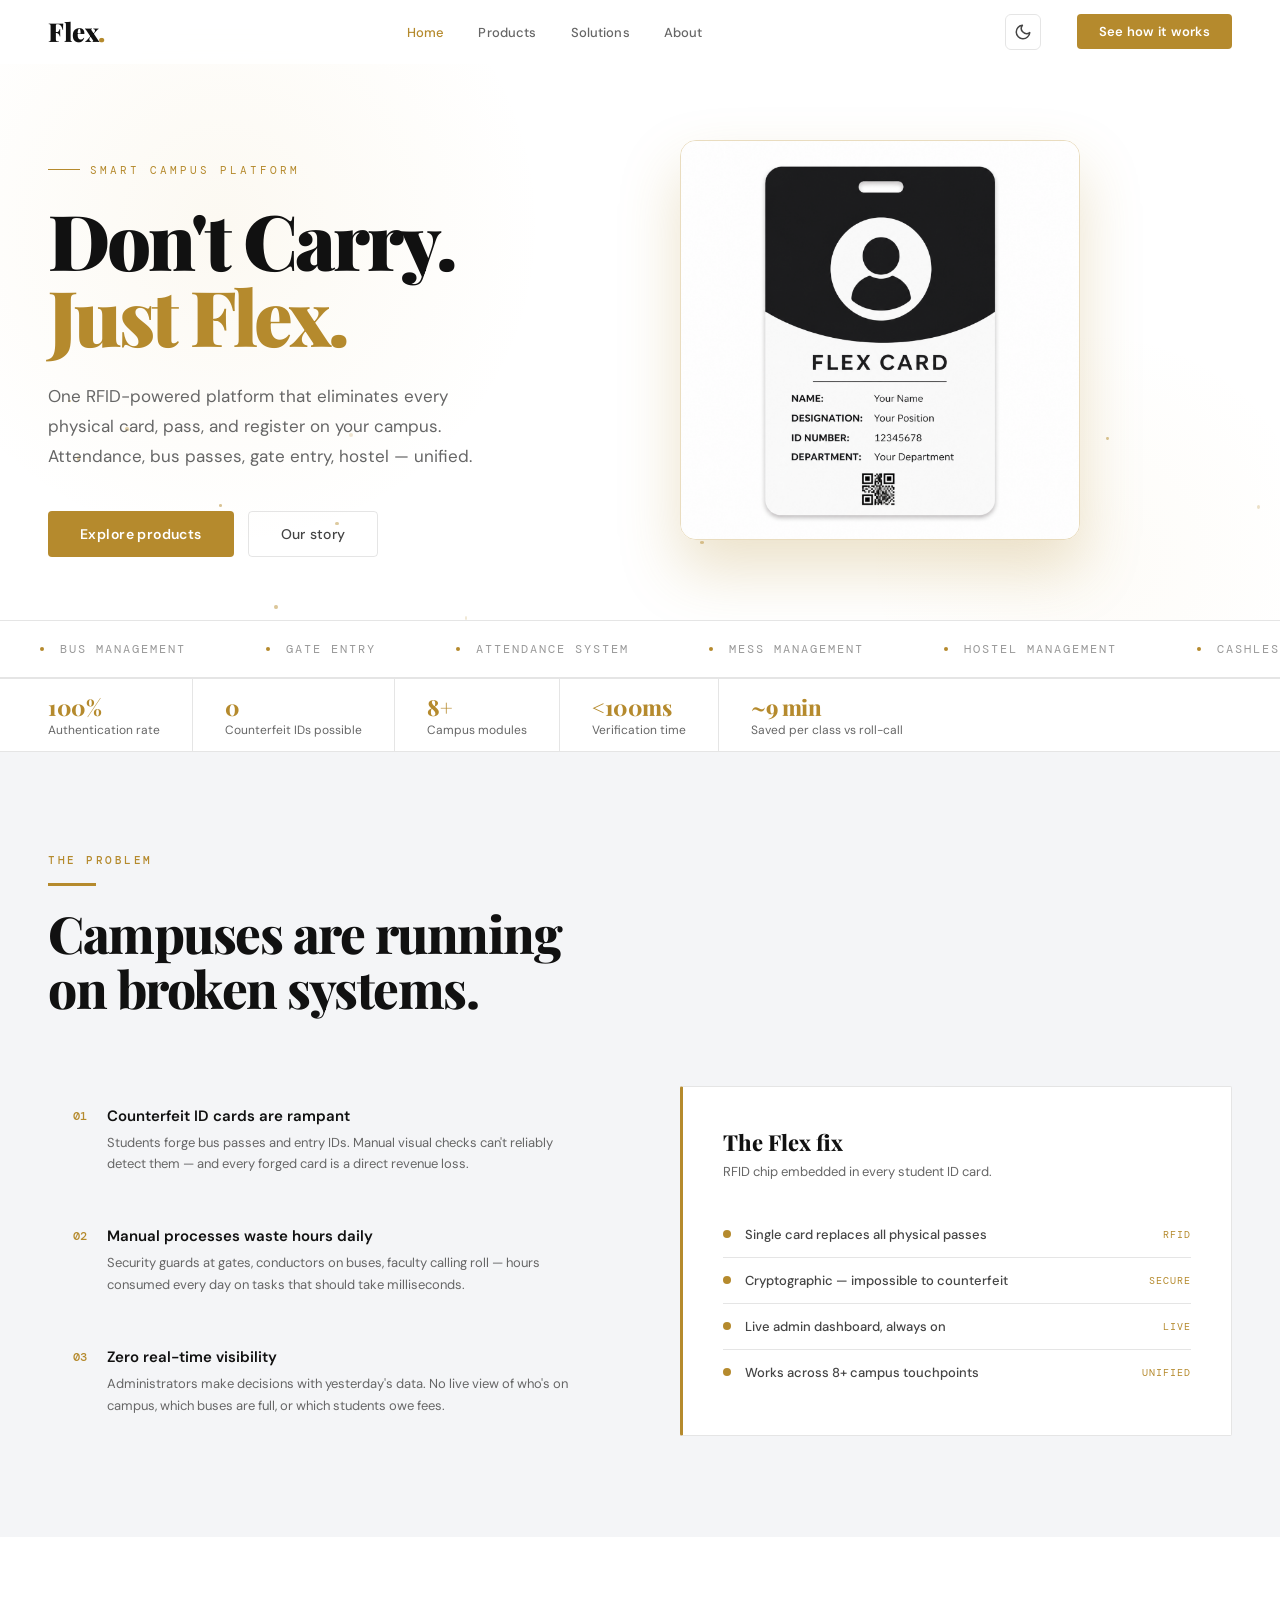
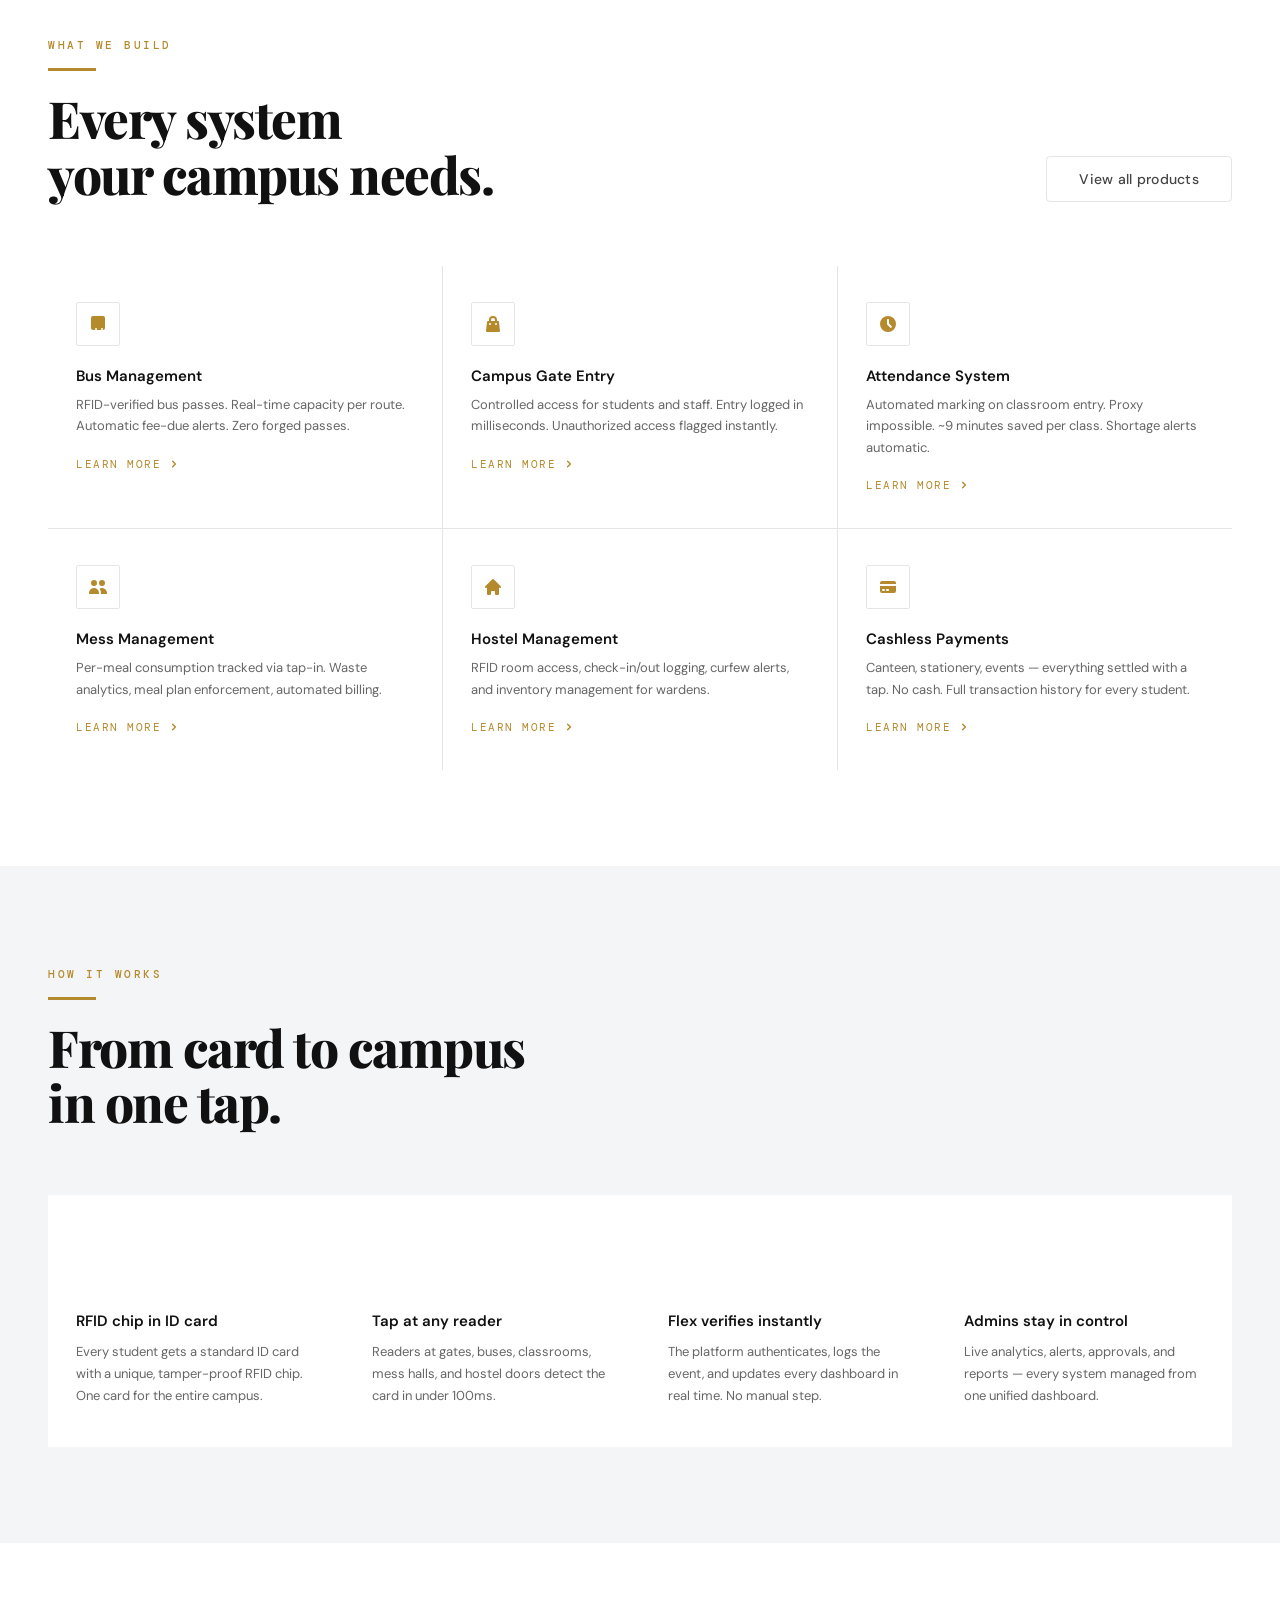
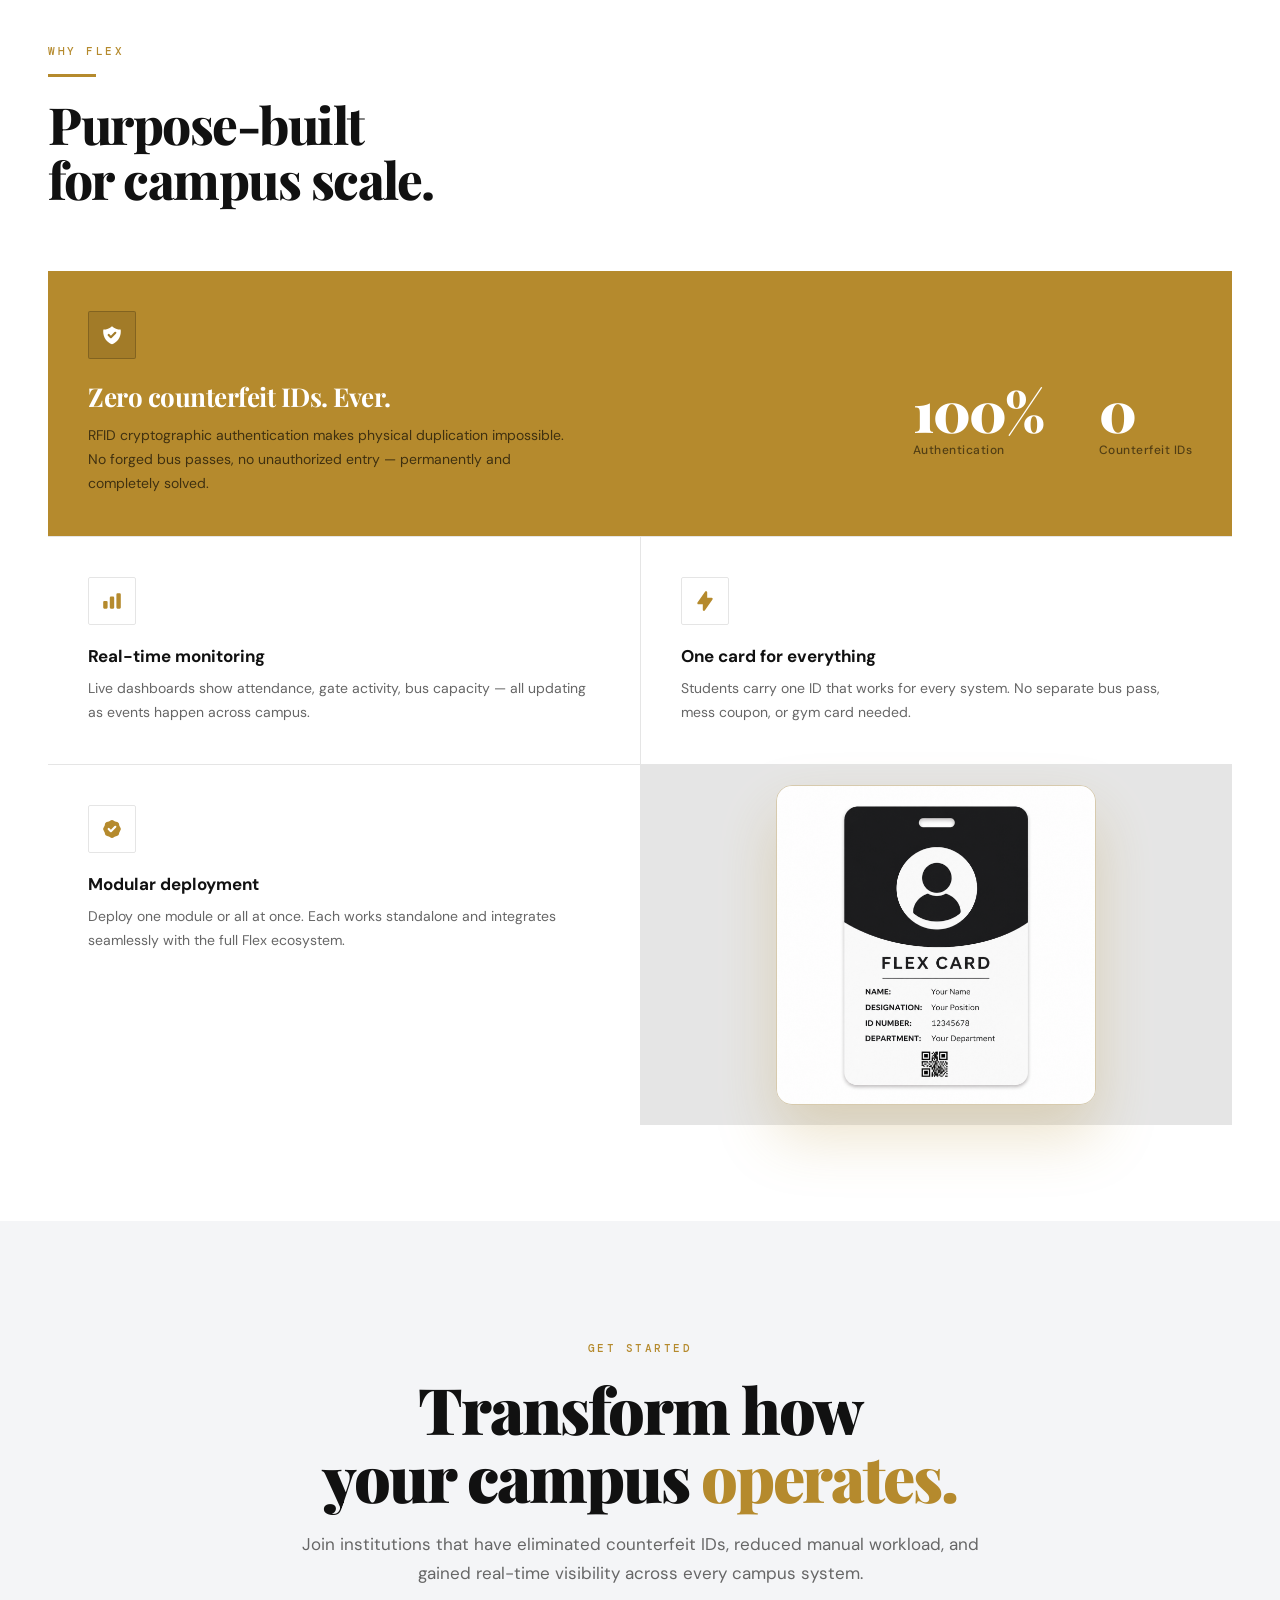
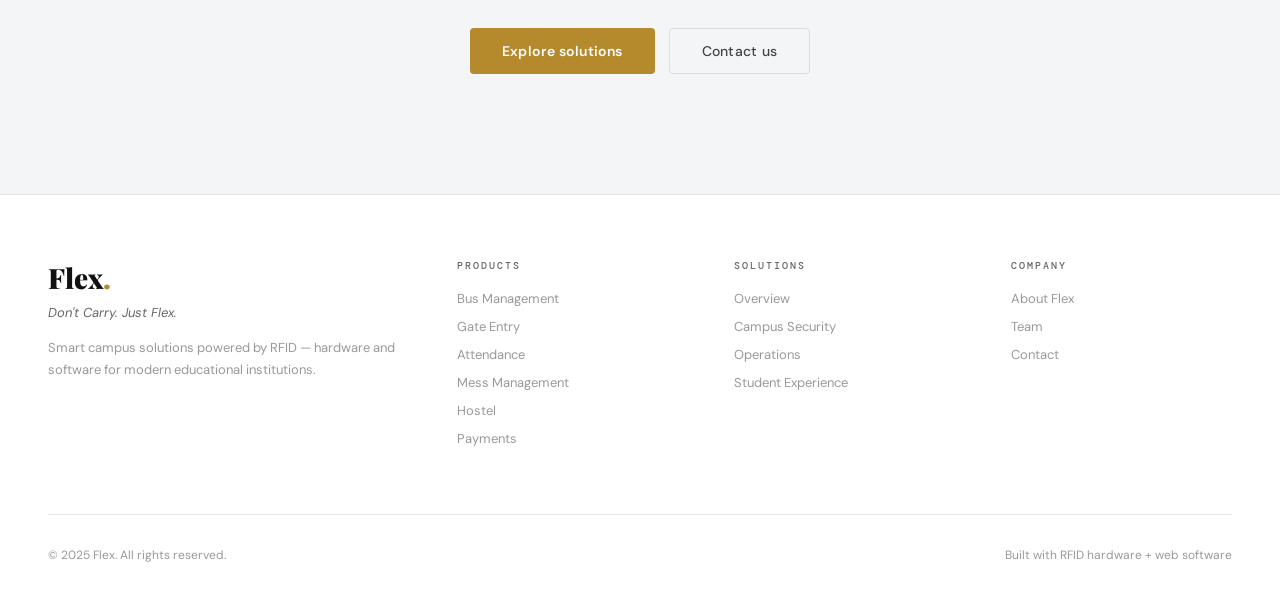
==== commit 3a84a136: "dual theme added" ====
--- a/index.html
+++ b/index.html
@@ -5,13 +5,13 @@
 <meta name="viewport" content="width=device-width, initial-scale=1.0"/>
 <title>Flex — Don't Carry. Just Flex.</title>
 <link rel="stylesheet" href="dark-theme.css"/>
+<script src="assets/theme.js"></script>
 <style>
 /* ── HERO ── */
 .hero {
-  min-height: 100vh;
   background: var(--bg-void);
   display: flex; align-items: center;
-  padding: 100px 48px 80px;
+  padding: 140px 48px 40px;
   position: relative; overflow: hidden;
 }
 .hero-bg-glow {
@@ -310,7 +310,13 @@
     <li><a href="solutions.html">Solutions</a></li>
     <li><a href="about.html">About</a></li>
   </ul>
-  <a href="solutions.html" class="nav-cta">See how it works</a>
+  <div style="display:flex; align-items:center; margin-left:auto;">
+    <button id="theme-toggle" class="theme-toggle" aria-label="Toggle theme">
+      <svg class="sun-icon" viewBox="0 0 24 24" fill="none" stroke="currentColor" stroke-width="2" stroke-linecap="round" stroke-linejoin="round"><circle cx="12" cy="12" r="5"></circle><line x1="12" y1="1" x2="12" y2="3"></line><line x1="12" y1="21" x2="12" y2="23"></line><line x1="4.22" y1="4.22" x2="5.64" y2="5.64"></line><line x1="18.36" y1="18.36" x2="19.78" y2="19.78"></line><line x1="1" y1="12" x2="3" y2="12"></line><line x1="21" y1="12" x2="23" y2="12"></line><line x1="4.22" y1="19.78" x2="5.64" y2="18.36"></line><line x1="18.36" y1="5.64" x2="19.78" y2="4.22"></line></svg>
+      <svg class="moon-icon" viewBox="0 0 24 24" fill="none" stroke="currentColor" stroke-width="2" stroke-linecap="round" stroke-linejoin="round"><path d="M21 12.79A9 9 0 1 1 11.21 3 7 7 0 0 0 21 12.79z"></path></svg>
+    </button>
+    <a href="solutions.html" class="nav-cta">See how it works</a>
+  </div>
 </nav>
 
 <!-- HERO -->
@@ -335,34 +341,13 @@
       </div>
     </div>
     <div class="hero-visual" id="hero-visual">
-      <!-- Main card -->
-      <div class="hv-card hv-main" style="animation: card-float 6s ease-in-out infinite;">
-        <div class="hv-icon"><svg viewBox="0 0 20 20" fill="currentColor"><path d="M3 4a1 1 0 011-1h12a1 1 0 011 1v2H3V4zm0 4h14v8a1 1 0 01-1 1H4a1 1 0 01-1-1V8zm5 3a1 1 0 000 2h4a1 1 0 000-2H8z"/></svg></div>
-        <div class="hv-title">Bus Pass — Route 12A</div>
-        <div class="hv-desc">RFID verified · Valid through June 2025</div>
-        <div style="margin-top:14px;">
-          <span class="badge badge-green"><span class="sdot"></span>Active</span>
-        </div>
-      </div>
-      <!-- Stat card -->
-      <div class="hv-card hv-stat" style="animation: card-float 8s ease-in-out infinite 1s;">
-        <div class="hv-label">Present today</div>
-        <div class="hv-value">1,247</div>
-        <div class="hv-sub">of 1,380 students</div>
-        <div style="margin-top:12px;"><span class="badge badge-gold"><span class="sdot"></span>Live</span></div>
-      </div>
-      <!-- Mini card -->
-      <div class="hv-card hv-mini" style="animation: card-float 7s ease-in-out infinite 2s;">
-        <div class="hv-label">Authentication</div>
-        <div class="hv-value" style="font-size:28px;">100%</div>
-        <div class="hv-sub">Zero counterfeit IDs</div>
-      </div>
+      <img src="assets/flex-card.png" alt="Flex ID Card" class="floating-card glow-gold">
     </div>
   </div>
 </section>
 
 <!-- MARQUEE -->
-<div class="marquee-section">
+<div class="marquee-section fade-in" style="animation-delay: 0.6s;">
   <div class="marquee-track" id="marquee">
     <div class="marquee-item"><span class="dot"></span>Bus Management</div>
     <div class="marquee-item"><span class="dot"></span>Gate Entry</div>
@@ -596,6 +581,10 @@
         <div class="adv-title">Modular deployment</div>
         <div class="adv-desc">Deploy one module or all at once. Each works standalone and integrates seamlessly with the full Flex ecosystem.</div>
       </div>
+      <!-- Free space for the card -->
+      <div style="display: flex; align-items: center; justify-content: center; padding: 20px;">
+        <img src="assets/flex-card.png" alt="Flex ID Card" class="floating-card glow-gold" style="max-width: 320px;">
+      </div>
     </div>
   </div>
 </section>
@@ -662,6 +651,45 @@
   to   { opacity:1; transform:translateY(0); }
 }
 .fade-in { animation: fade-up 0.8s var(--ease) both; }
+
+/* Theme Toggle Button */
+.theme-toggle {
+  background: transparent;
+  border: 1px solid var(--border);
+  color: var(--silver);
+  width: 36px; height: 36px;
+  border-radius: 6px;
+  display: flex; align-items: center; justify-content: center;
+  cursor: pointer; transition: all var(--t) var(--ease);
+}
+.theme-toggle:hover { border-color: var(--gold); color: var(--gold); background: rgba(212,168,67,0.05); }
+.theme-toggle svg { width: 18px; height: 18px; }
+[data-theme="light"] .sun-icon { display: none; }
+[data-theme="dark"] .moon-icon { display: none; }
+:root:not([data-theme]) .moon-icon { display: none; }
+
+/* Floating Card Inline styling */
+.floating-card {
+  width: 100%;
+  max-width: 400px;
+  height: auto;
+  border-radius: 16px;
+  animation: float-super 7s ease-in-out infinite;
+  box-shadow: 0 40px 80px rgba(0,0,0,0.5);
+  border: 1px solid var(--border-gold);
+}
+[data-theme="light"] .floating-card {
+  box-shadow: 0 30px 60px rgba(181,138,45,0.25);
+}
+@keyframes float-super {
+  0%, 100% { transform: translateY(0) rotate(0deg); }
+  50% { transform: translateY(-20px) rotate(3deg); }
+}
+
+@media (max-width: 900px) {
+  .hero-visual { display: block; position: relative; height: auto; margin-top: 40px; text-align: center; }
+  .floating-card { max-width: 300px; }
+}
 </style>
 
 <script>
@@ -731,9 +759,10 @@
 if (tb) trustObserver.observe(tb);
 
 // Nav active on scroll
+const nav = document.querySelector('.nav');
 window.addEventListener('scroll', () => {
-  document.querySelector('.nav').style.borderBottomColor =
-    window.scrollY > 20 ? 'rgba(212,168,67,0.12)' : 'rgba(255,255,255,0.07)';
+  const isScrolled = window.scrollY > 20;
+  nav.style.borderBottomColor = isScrolled ? 'var(--border)' : 'transparent';
 });
 </script>
 </body>
--- a/dark-theme.css
+++ b/dark-theme.css
@@ -13,6 +13,8 @@
   --bg-elevated: #1A1A1A;
   --bg-card:     #111111;
   --bg-card-2:   #161616;
+  --bg-nav:      rgba(8,8,8,0.85);
+  --bg-nav-hover:rgba(255,255,255,0.06);
 
   /* Gold palette */
   --gold:        #D4A843;
@@ -45,6 +47,34 @@
   --t:      200ms;
   --t-slow: 500ms;
 }
+
+[data-theme="light"] {
+  /* Backgrounds */
+  --bg-void:     #FFFFFF;
+  --bg-base:     #F4F5F7;
+  --bg-raised:   #FFFFFF;
+  --bg-elevated: #FFFFFF;
+  --bg-card:     #FFFFFF;
+  --bg-card-2:   #F9F9FB;
+  --bg-nav:      rgba(255,255,255,0.85);
+  --bg-nav-hover:rgba(0,0,0,0.05);
+
+  /* Gold palette */
+  --gold:        #B58A2D;
+  --gold-bright: #D4A843;
+  --gold-dim:    #8E6C23;
+  --gold-glow:   rgba(181,138,45,0.18);
+  --gold-glow-lg:rgba(181,138,45,0.08);
+
+  /* Silver/text */
+  --white:       #111111;
+  --silver:      #444444;
+  --silver-dim:  #666666;
+  --muted:       #999999;
+  --border:      rgba(0,0,0,0.1);
+  --border-gold: rgba(181,138,45,0.3);
+}
+
 
 *, *::before, *::after { box-sizing: border-box; margin: 0; padding: 0; }
 html { scroll-behavior: smooth; }
@@ -54,17 +84,19 @@
   color: var(--white);
   -webkit-font-smoothing: antialiased;
   overflow-x: hidden;
+  transition: background var(--t) var(--ease), color var(--t) var(--ease);
 }
 
 /* ── NAV ── */
 .nav {
   position: fixed; top: 0; left: 0; right: 0; z-index: 200;
   height: 64px;
-  background: rgba(8,8,8,0.85);
+  background: var(--bg-nav);
   backdrop-filter: blur(24px); -webkit-backdrop-filter: blur(24px);
   border-bottom: 1px solid var(--border);
   display: flex; align-items: center;
   padding: 0 48px;
+  transition: background var(--t) var(--ease), border-color var(--t) var(--ease);
 }
 .nav-logo {
   font-family: var(--font-display);
@@ -80,7 +112,7 @@
   transition: color var(--t) var(--ease), background var(--t) var(--ease);
   letter-spacing: 0.01em;
 }
-.nav-links a:hover { color: var(--white); background: rgba(255,255,255,0.06); }
+.nav-links a:hover { color: var(--white); background: var(--bg-nav-hover); }
 .nav-links a.active { color: var(--gold); }
 .nav-cta {
   margin-left: 20px;
@@ -92,6 +124,23 @@
   cursor: pointer;
 }
 .nav-cta:hover { background: var(--gold-bright); transform: translateY(-1px); text-decoration: none; color: var(--bg-void); }
+
+/* Theme Toggle Button */
+.theme-toggle {
+  background: transparent;
+  border: 1px solid var(--border);
+  color: var(--silver);
+  width: 36px; height: 36px;
+  border-radius: 6px;
+  display: flex; align-items: center; justify-content: center;
+  cursor: pointer; transition: all var(--t) var(--ease);
+  margin-right: 16px;
+}
+.theme-toggle:hover { border-color: var(--gold); color: var(--gold); background: rgba(212,168,67,0.05); }
+.theme-toggle svg { width: 18px; height: 18px; }
+[data-theme="light"] .sun-icon { display: none; }
+[data-theme="dark"] .moon-icon { display: none; }
+:root:not([data-theme]) .moon-icon { display: none; }
 
 /* ── SECTION BASE ── */
 .section { padding: 96px 48px; }
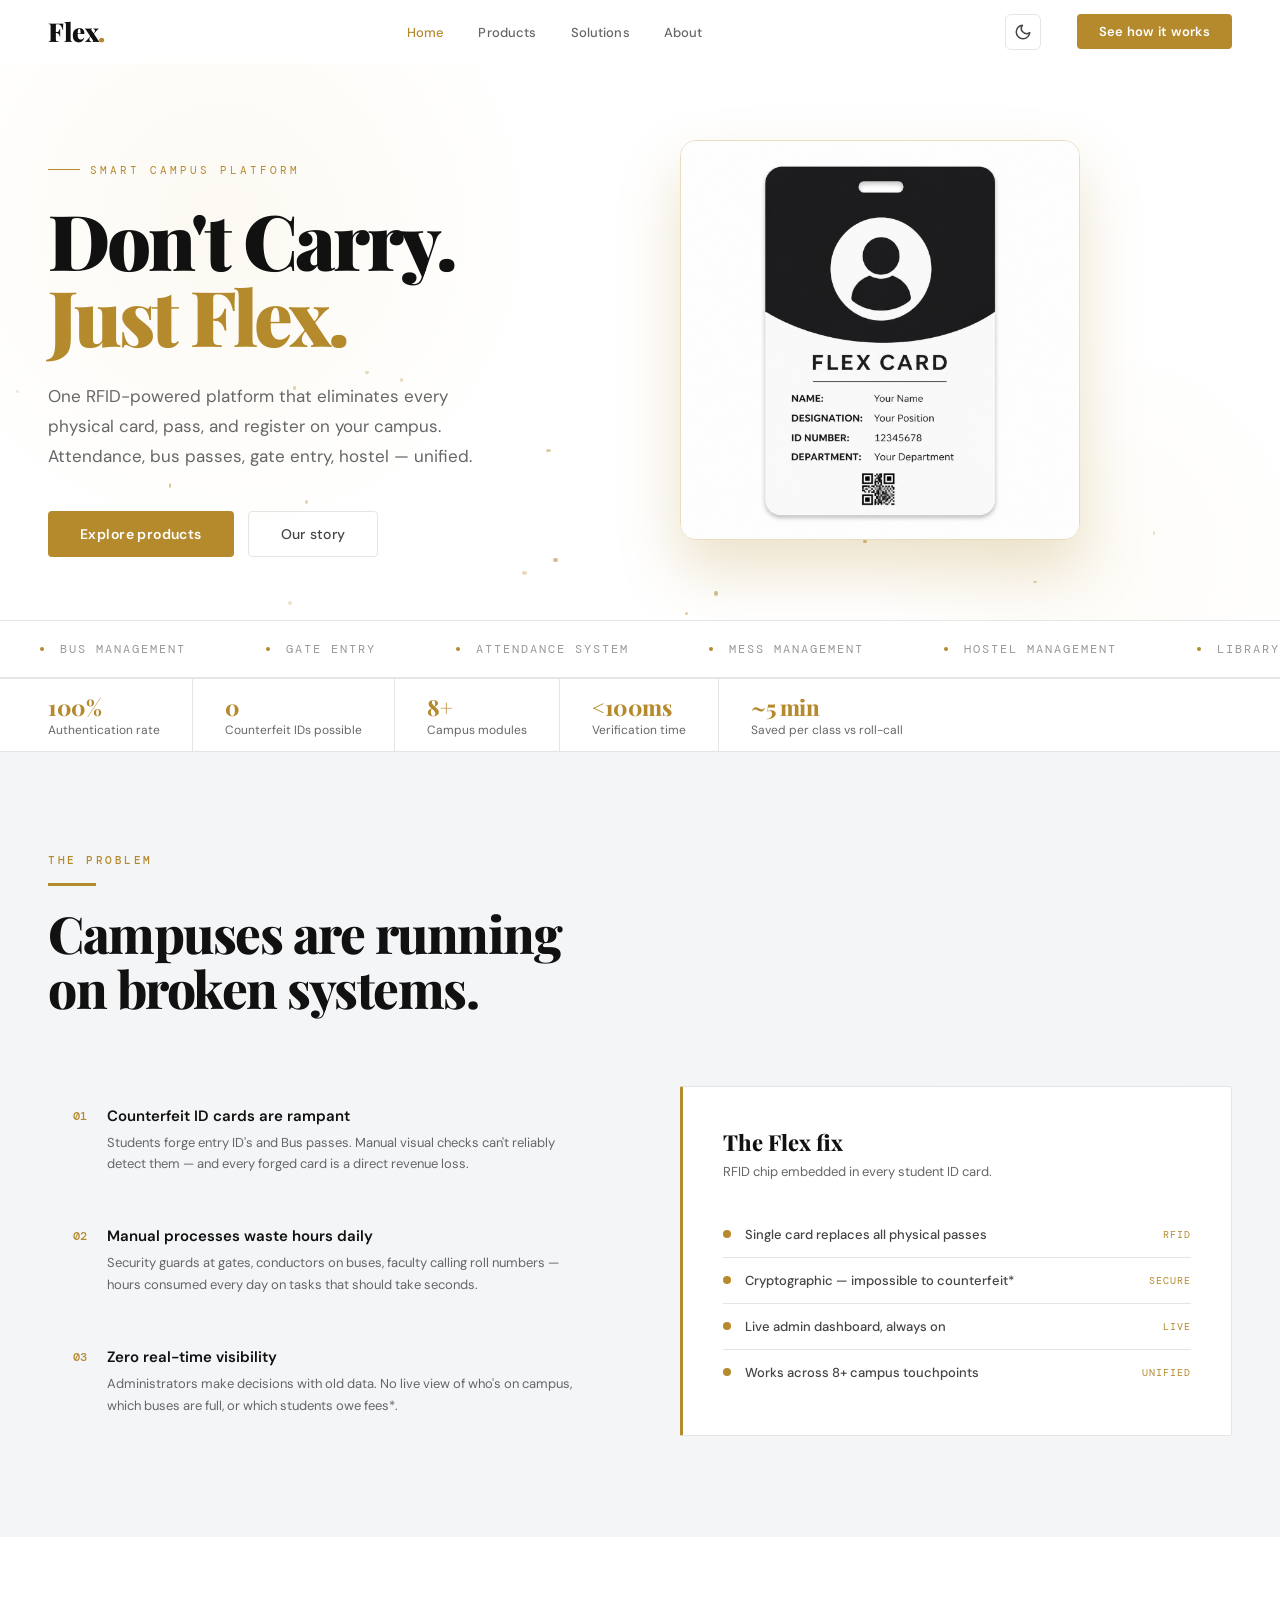
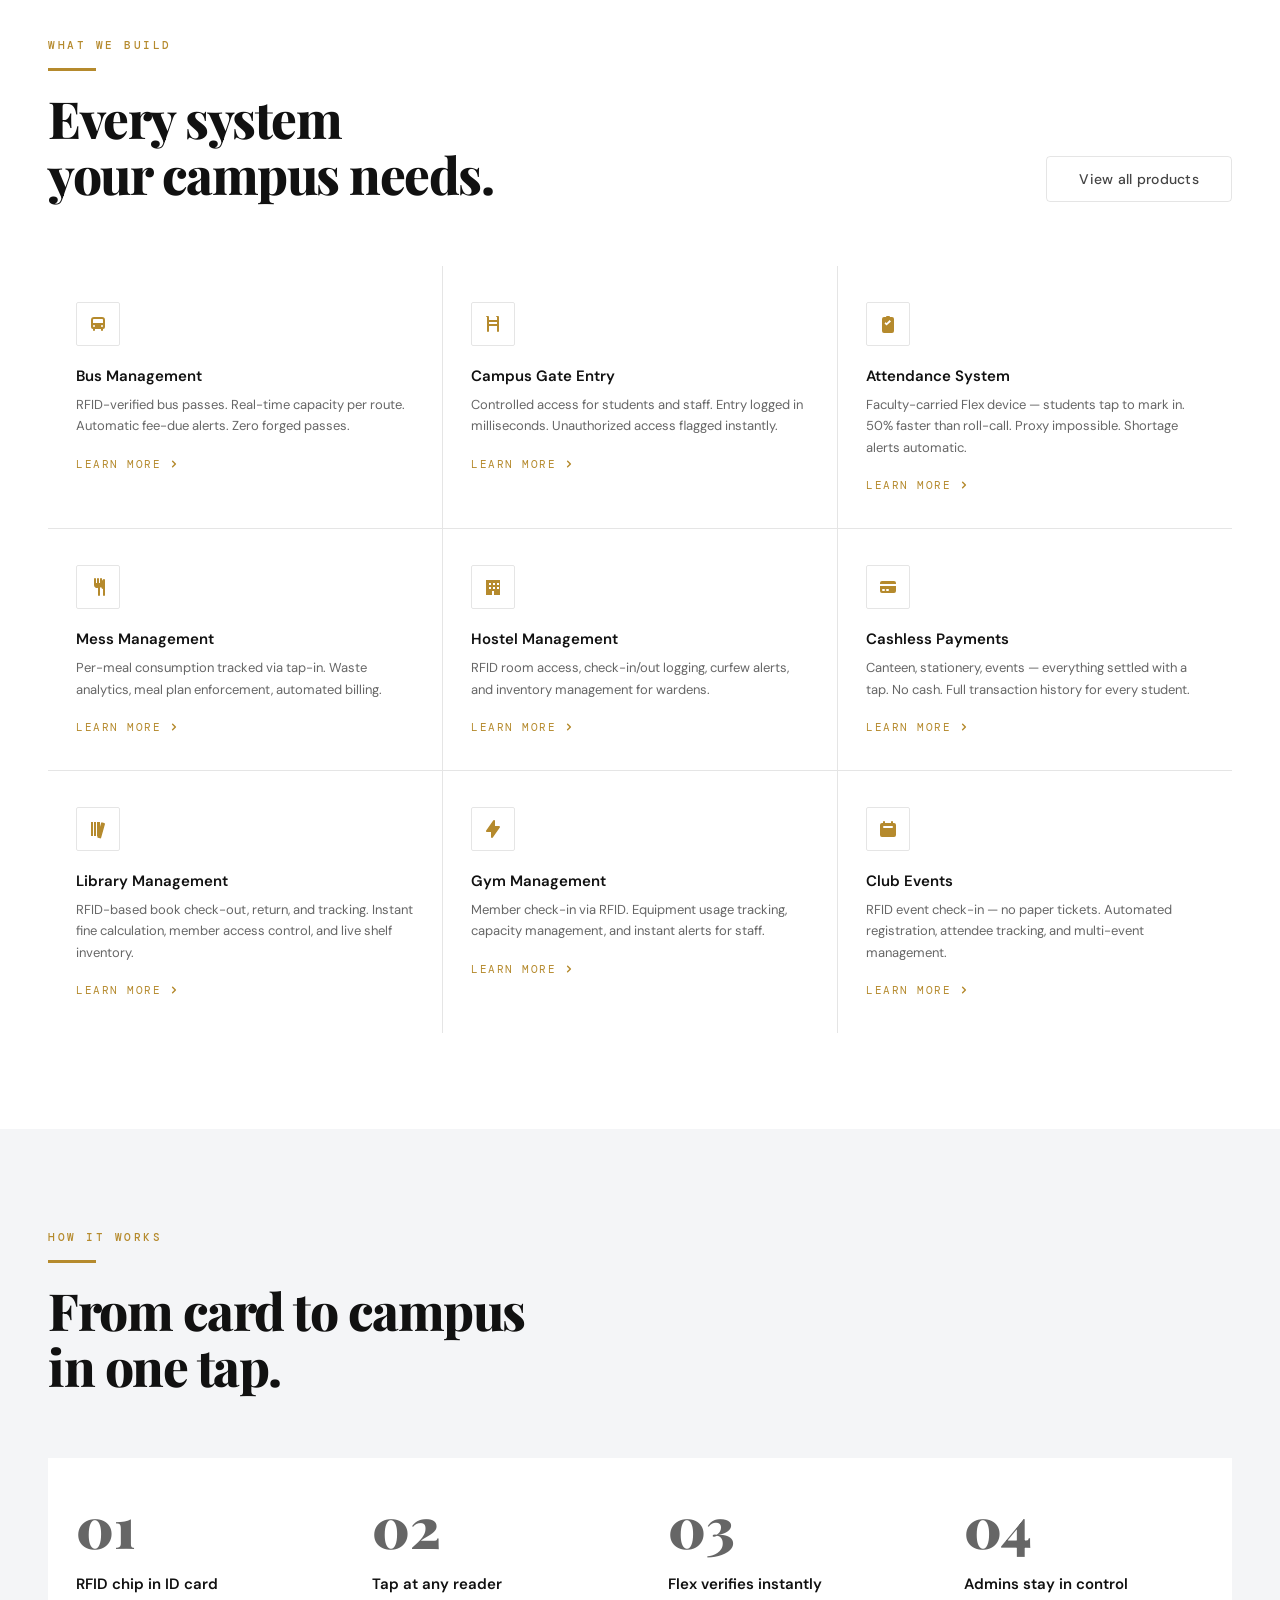
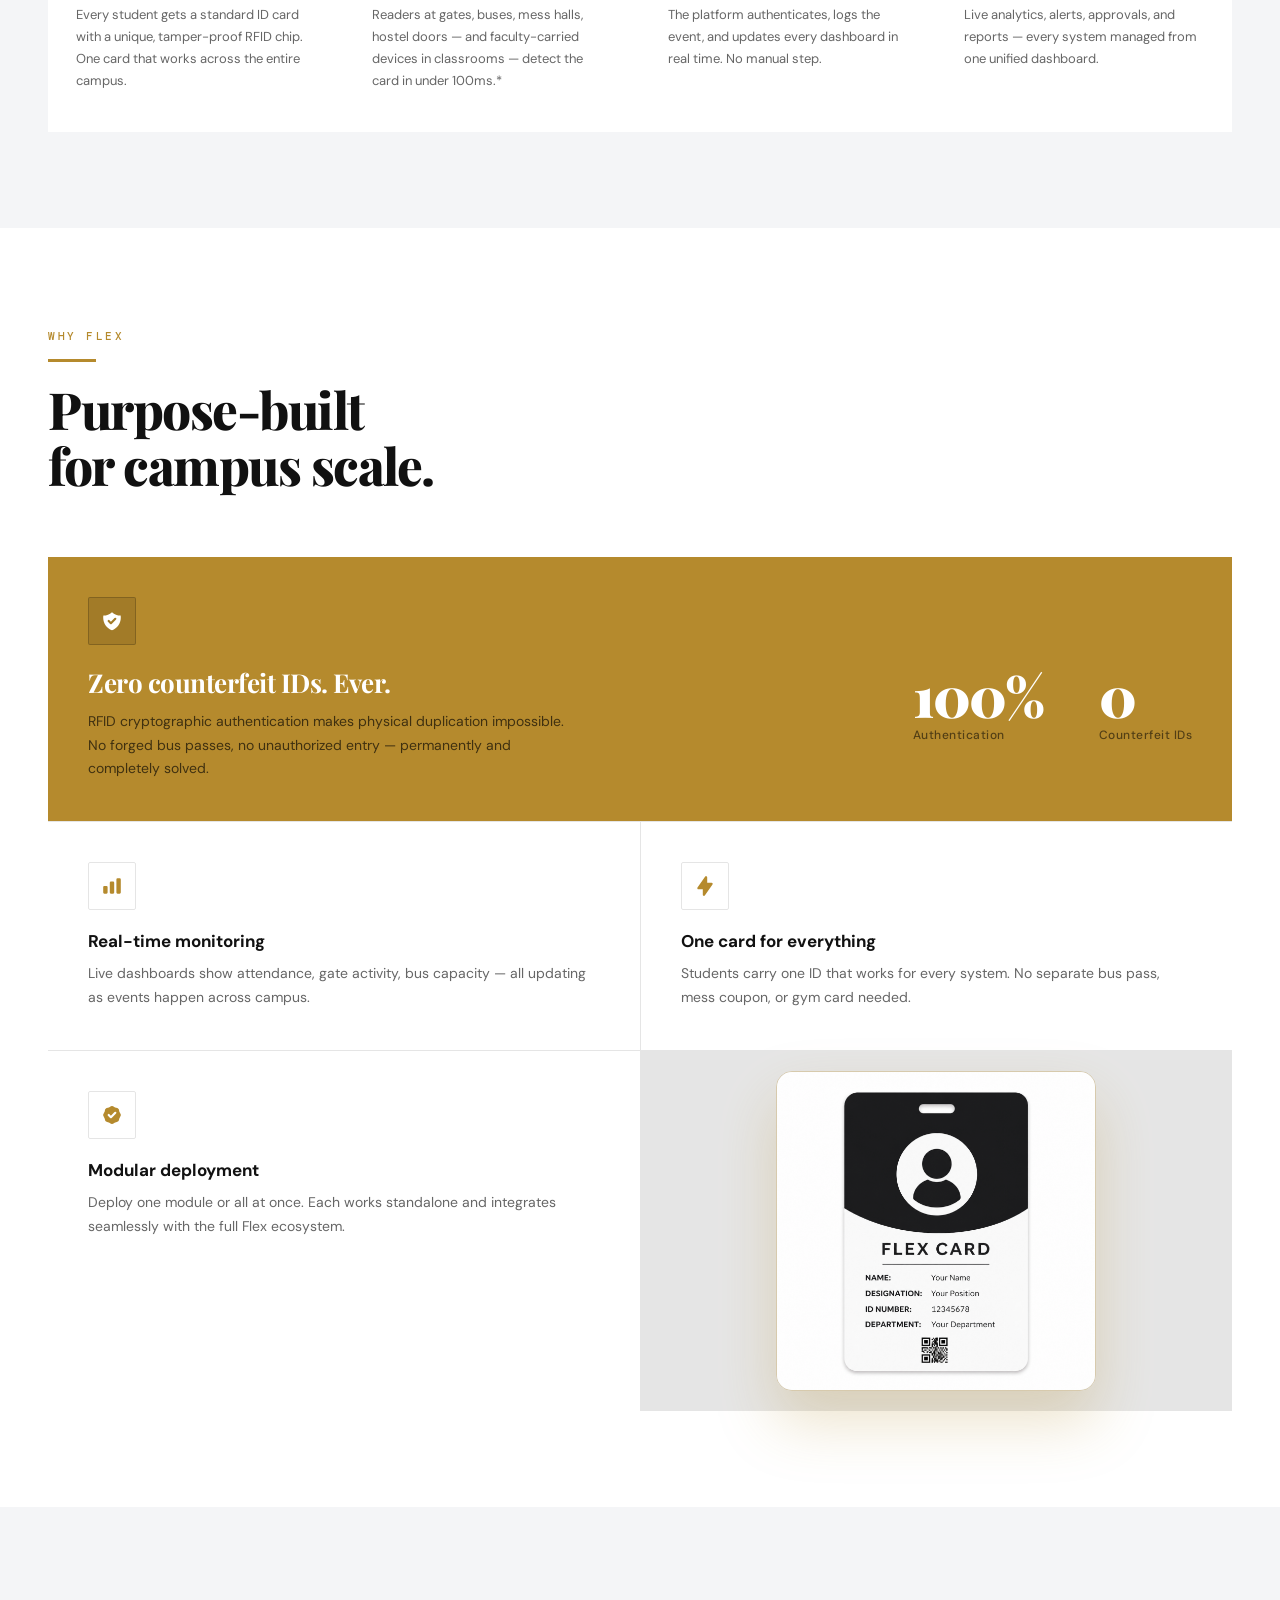
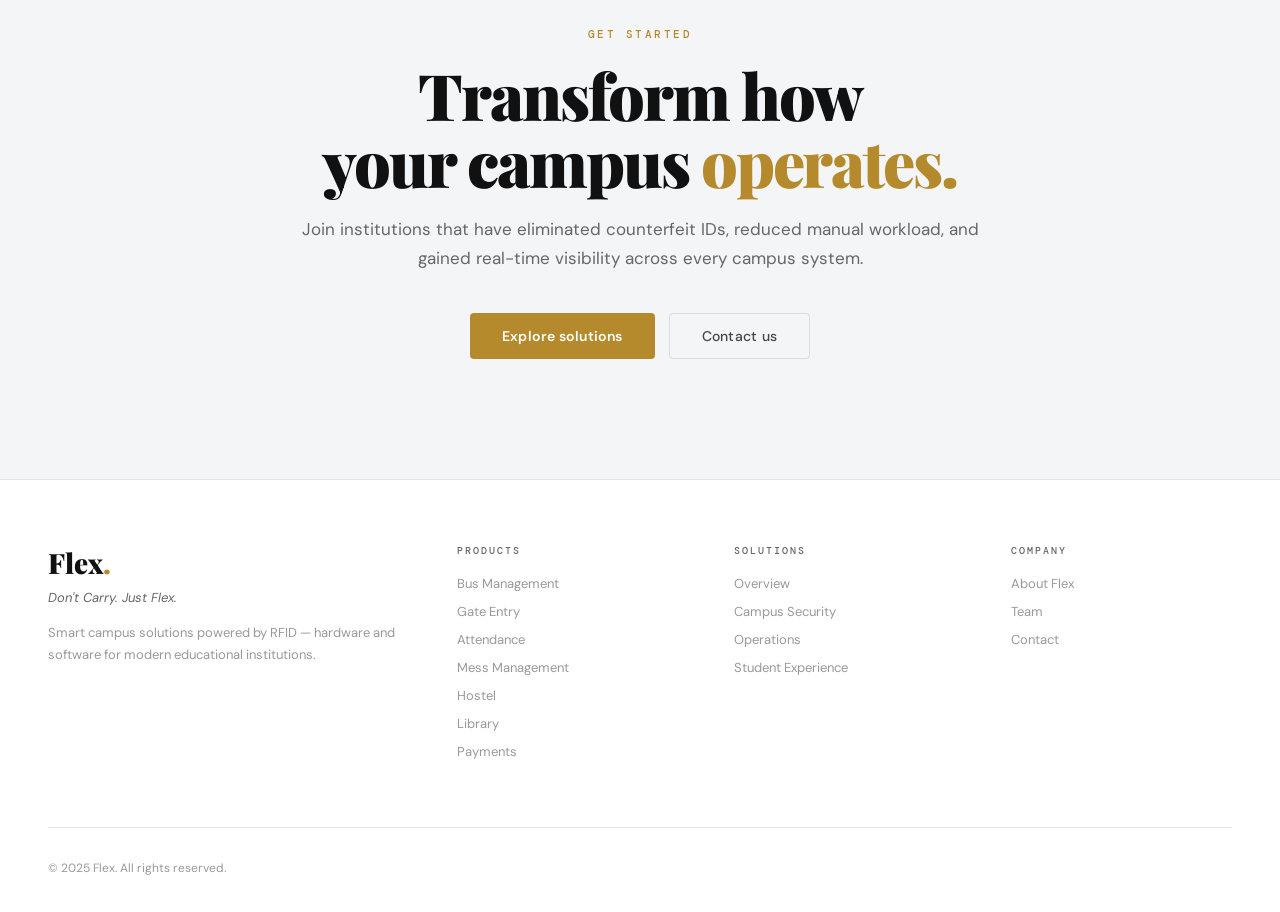
==== commit e415bae0: "initial changes" ====
--- a/index.html
+++ b/index.html
@@ -1,704 +1,1442 @@
 <!DOCTYPE html>
 <html lang="en">
+
 <head>
-<meta charset="UTF-8"/>
-<meta name="viewport" content="width=device-width, initial-scale=1.0"/>
-<title>Flex — Don't Carry. Just Flex.</title>
-<link rel="stylesheet" href="dark-theme.css"/>
-<script src="assets/theme.js"></script>
-<style>
-/* ── HERO ── */
-.hero {
-  background: var(--bg-void);
-  display: flex; align-items: center;
-  padding: 140px 48px 40px;
-  position: relative; overflow: hidden;
-}
-.hero-bg-glow {
-  position: absolute; top: -20%; left: -10%;
-  width: 700px; height: 700px; border-radius: 50%;
-  background: radial-gradient(circle, rgba(212,168,67,0.07) 0%, transparent 65%);
-  pointer-events: none; animation: glow-drift 8s ease-in-out infinite alternate;
-}
-.hero-bg-glow-2 {
-  position: absolute; bottom: -30%; right: -5%;
-  width: 500px; height: 500px; border-radius: 50%;
-  background: radial-gradient(circle, rgba(212,168,67,0.04) 0%, transparent 65%);
-  pointer-events: none; animation: glow-drift 12s ease-in-out infinite alternate-reverse;
-}
-@keyframes glow-drift {
-  from { transform: translate(0,0) scale(1); }
-  to   { transform: translate(30px, 20px) scale(1.08); }
-}
-/* Grid lines bg */
-.hero-grid {
-  position: absolute; inset: 0; pointer-events: none;
-  background-image:
-    linear-gradient(rgba(255,255,255,0.025) 1px, transparent 1px),
-    linear-gradient(90deg, rgba(255,255,255,0.025) 1px, transparent 1px);
-  background-size: 80px 80px;
-  mask-image: radial-gradient(ellipse at 50% 50%, black 20%, transparent 80%);
-}
-.hero-inner {
-  max-width: 1200px; margin: 0 auto; width: 100%;
-  display: grid; grid-template-columns: 1fr 1fr; gap: 80px; align-items: center;
-  position: relative; z-index: 1;
-}
-.hero-tag {
-  font-family: var(--font-mono);
-  font-size: 11px; letter-spacing: 3px; text-transform: uppercase;
-  color: var(--gold); margin-bottom: 24px;
-  display: flex; align-items: center; gap: 10px;
-}
-.hero-tag::before {
-  content: ''; display: block; width: 32px; height: 1px; background: var(--gold);
-}
-.hero-title {
-  font-family: var(--font-display);
-  font-size: clamp(48px, 6vw, 80px);
-  font-weight: 900; line-height: 1.0; letter-spacing: -3px;
-  color: var(--white); margin-bottom: 28px;
-}
-.hero-title .gold { color: var(--gold); }
-.hero-title .dim { color: var(--silver-dim); }
-.hero-sub {
-  font-size: 17px; line-height: 1.75; color: var(--silver-dim);
-  max-width: 460px; margin-bottom: 40px; font-weight: 400;
-}
-.hero-actions { display: flex; gap: 14px; align-items: center; flex-wrap: wrap; }
-
-/* Hero visual — dark cards */
-.hero-visual { position: relative; height: 440px; }
-.hv-card {
-  position: absolute;
-  background: var(--bg-card);
-  border: 1px solid var(--border);
-  border-radius: 2px;
-  padding: 22px;
-  transition: all 400ms var(--ease);
-}
-.hv-card:hover { border-color: var(--border-gold); transform: translateY(-4px); }
-.hv-main { width: 290px; top: 0; left: 0; z-index: 3; border-left: 2px solid var(--gold); }
-.hv-stat { width: 200px; top: 160px; left: 200px; z-index: 4; }
-.hv-mini { width: 200px; top: 300px; left: 10px; z-index: 2; }
-.hv-label {
-  font-family: var(--font-mono); font-size: 10px; letter-spacing: 2px;
-  text-transform: uppercase; color: var(--silver-dim); margin-bottom: 8px;
-}
-.hv-value {
-  font-family: var(--font-display); font-size: 36px; font-weight: 800;
-  letter-spacing: -1px; color: var(--white); line-height: 1;
-}
-.hv-sub { font-size: 12px; color: var(--silver-dim); margin-top: 4px; }
-.hv-title { font-size: 13px; font-weight: 600; color: var(--white); margin-bottom: 6px; }
-.hv-desc { font-size: 12px; color: var(--silver-dim); line-height: 1.5; }
-.hv-icon {
-  width: 36px; height: 36px; border-radius: 2px;
-  background: rgba(212,168,67,0.12); border: 1px solid rgba(212,168,67,0.2);
-  display: flex; align-items: center; justify-content: center; margin-bottom: 14px;
-}
-.hv-icon svg { width: 16px; height: 16px; color: var(--gold); }
-
-/* Floating particle dots */
-.particle {
-  position: absolute; width: 3px; height: 3px; border-radius: 50%;
-  background: var(--gold); opacity: 0.5;
-  animation: float-up linear infinite;
-}
-@keyframes float-up {
-  from { transform: translateY(0) scale(1); opacity: 0.5; }
-  to   { transform: translateY(-120px) scale(0); opacity: 0; }
-}
-
-/* ── TRUST BAR ── */
-.trustbar {
-  background: var(--bg-raised);
-  border-top: 1px solid var(--border);
-  border-bottom: 1px solid var(--border);
-  padding: 0 48px;
-}
-.trustbar-inner {
-  max-width: 1200px; margin: 0 auto;
-  display: flex; align-items: stretch; height: 72px;
-  overflow-x: auto; scrollbar-width: none;
-}
-.trustbar-inner::-webkit-scrollbar { display: none; }
-.trust-item {
-  display: flex; align-items: center; gap: 10px;
-  padding: 0 32px; flex-shrink: 0;
-  border-right: 1px solid var(--border);
-}
-.trust-item:first-child { padding-left: 0; }
-.trust-item:last-child { border-right: none; }
-.trust-num {
-  font-family: var(--font-display); font-size: 22px; font-weight: 800;
-  color: var(--gold); letter-spacing: -0.5px;
-}
-.trust-label { font-size: 12px; color: var(--silver-dim); font-weight: 400; }
-
-/* ── PROBLEM ── */
-.problem-section { background: var(--bg-base); }
-.problem-layout { display: grid; grid-template-columns: 1fr 1fr; gap: 80px; align-items: center; margin-top: 64px; }
-.problem-list { display: flex; flex-direction: column; gap: 2px; }
-.prob-item {
-  display: flex; gap: 20px; padding: 24px;
-  border: 1px solid transparent;
-  border-radius: 2px;
-  transition: all var(--t) var(--ease); cursor: default;
-}
-.prob-item:hover { background: var(--bg-raised); border-color: var(--border); }
-.prob-num {
-  font-family: var(--font-mono); font-size: 12px; color: var(--gold);
-  font-weight: 500; flex-shrink: 0; margin-top: 2px;
-}
-.prob-title { font-size: 15px; font-weight: 600; color: var(--white); margin-bottom: 6px; }
-.prob-desc { font-size: 13px; color: var(--silver-dim); line-height: 1.65; }
-
-.solution-panel {
-  background: var(--bg-card);
-  border: 1px solid var(--border);
-  border-radius: 2px; padding: 40px;
-  border-left: 3px solid var(--gold);
-}
-.solution-panel-title { font-family: var(--font-display); font-size: 22px; font-weight: 800; margin-bottom: 6px; }
-.solution-panel-sub { font-size: 13px; color: var(--silver-dim); margin-bottom: 32px; }
-.sol-row {
-  display: flex; align-items: center; gap: 14px; padding: 14px 0;
-  border-bottom: 1px solid var(--border);
-}
-.sol-row:last-child { border-bottom: none; }
-.sol-dot { width: 8px; height: 8px; border-radius: 50%; background: var(--gold); flex-shrink: 0; }
-.sol-text { font-size: 13px; color: var(--silver); font-weight: 500; }
-.sol-tag { margin-left: auto; font-family: var(--font-mono); font-size: 10px; color: var(--gold); letter-spacing: 1px; }
-
-/* ── PRODUCTS ── */
-.products-section { background: var(--bg-raised); }
-.products-grid { display: grid; grid-template-columns: repeat(3,1fr); gap: 1px; margin-top: 64px; background: var(--border); }
-.prod-card {
-  background: var(--bg-card); padding: 36px 28px;
-  transition: background var(--t) var(--ease);
-  text-decoration: none; display: block; color: inherit;
-  position: relative; overflow: hidden;
-}
-.prod-card::before {
-  content: ''; position: absolute; top: 0; left: 0; right: 0; height: 2px;
-  background: var(--gold); transform: scaleX(0); transform-origin: left;
-  transition: transform 300ms var(--ease);
-}
-.prod-card:hover { background: var(--bg-elevated); text-decoration: none; color: inherit; }
-.prod-card:hover::before { transform: scaleX(1); }
-.prod-icon {
-  width: 44px; height: 44px; border-radius: 2px; margin-bottom: 20px;
-  border: 1px solid var(--border);
-  display: flex; align-items: center; justify-content: center;
-  transition: border-color var(--t);
-}
-.prod-card:hover .prod-icon { border-color: var(--border-gold); }
-.prod-icon svg { width: 20px; height: 20px; color: var(--gold); }
-.prod-name { font-size: 15px; font-weight: 600; color: var(--white); margin-bottom: 8px; }
-.prod-desc { font-size: 13px; color: var(--silver-dim); line-height: 1.65; margin-bottom: 20px; }
-.prod-link {
-  font-family: var(--font-mono); font-size: 11px; letter-spacing: 1.5px;
-  text-transform: uppercase; color: var(--gold);
-  display: flex; align-items: center; gap: 6px;
-}
-.prod-link svg { width: 14px; height: 14px; transition: transform 200ms; }
-.prod-card:hover .prod-link svg { transform: translateX(4px); }
-
-/* ── HOW IT WORKS ── */
-.how-section { background: var(--bg-base); }
-.how-steps { display: grid; grid-template-columns: repeat(4,1fr); gap: 0; margin-top: 64px; background: var(--border); }
-.how-step {
-  background: var(--bg-card); padding: 40px 28px;
-  position: relative;
-  transition: background var(--t) var(--ease);
-}
-.how-step:hover { background: var(--bg-elevated); }
-.how-step-num {
-  font-family: var(--font-display); font-size: 56px; font-weight: 900;
-  color: var(--bg-elevated); line-height: 1; margin-bottom: 20px;
-  transition: color 300ms var(--ease);
-  user-select: none;
-}
-.how-step:hover .how-step-num { color: var(--gold-dim); }
-.how-step-title { font-size: 15px; font-weight: 600; color: var(--white); margin-bottom: 10px; }
-.how-step-desc { font-size: 13px; color: var(--silver-dim); line-height: 1.7; }
-
-/* ── ADVANTAGES ── */
-.advantages-section { background: var(--bg-raised); }
-.adv-grid { display: grid; grid-template-columns: 1fr 1fr; gap: 1px; margin-top: 64px; background: var(--border); }
-.adv-card { background: var(--bg-card); padding: 40px; transition: background var(--t); }
-.adv-card:hover { background: var(--bg-elevated); }
-.adv-card.span2 { grid-column: 1/-1; background: var(--gold); color: var(--bg-void); }
-.adv-card.span2:hover { background: var(--gold-bright); }
-.adv-card.span2 .adv-icon svg { color: var(--bg-void); }
-.adv-card.span2 .adv-title { color: var(--bg-void); }
-.adv-card.span2 .adv-desc { color: rgba(0,0,0,0.65); }
-.adv-icon {
-  width: 48px; height: 48px; border-radius: 2px;
-  border: 1px solid var(--border); margin-bottom: 20px;
-  display: flex; align-items: center; justify-content: center;
-}
-.adv-card.span2 .adv-icon { border-color: rgba(0,0,0,0.2); background: rgba(0,0,0,0.1); }
-.adv-icon svg { width: 22px; height: 22px; color: var(--gold); }
-.adv-title { font-size: 17px; font-weight: 700; color: var(--white); margin-bottom: 10px; }
-.adv-desc { font-size: 14px; color: var(--silver-dim); line-height: 1.7; }
-.adv-stats { display: flex; gap: 56px; margin-top: 32px; flex-wrap: wrap; }
-.adv-stat-num { font-family: var(--font-display); font-size: 56px; font-weight: 900; letter-spacing: -2px; line-height: 1; color: var(--bg-void); }
-.adv-stat-label { font-size: 12px; color: rgba(0,0,0,0.55); margin-top: 4px; font-weight: 500; letter-spacing: 0.5px; }
-.adv-span-inner { display: grid; grid-template-columns: 1fr auto; gap: 48px; align-items: center; }
-
-/* ── MARQUEE ── */
-.marquee-section {
-  background: var(--bg-void); border-top: 1px solid var(--border); border-bottom: 1px solid var(--border);
-  padding: 20px 0; overflow: hidden;
-}
-.marquee-track {
-  display: flex; gap: 0; width: max-content;
-  animation: marquee 20s linear infinite;
-}
-@keyframes marquee {
-  from { transform: translateX(0); }
-  to   { transform: translateX(-50%); }
-}
-.marquee-item {
-  padding: 0 40px; font-family: var(--font-mono); font-size: 12px; letter-spacing: 2px;
-  text-transform: uppercase; color: var(--muted);
-  display: flex; align-items: center; gap: 16px; white-space: nowrap;
-}
-.marquee-item .dot { width: 4px; height: 4px; border-radius: 50%; background: var(--gold); flex-shrink: 0; }
-
-/* ── CTA ── */
-.cta-section { background: var(--bg-base); padding: 120px 48px; text-align: center; }
-.cta-inner { max-width: 680px; margin: 0 auto; }
-.cta-title {
-  font-family: var(--font-display);
-  font-size: clamp(36px,5vw,64px); font-weight: 900; letter-spacing: -2px;
-  line-height: 1.05; color: var(--white); margin-bottom: 20px;
-}
-.cta-title .gold { color: var(--gold); }
-.cta-sub { font-size: 17px; color: var(--silver-dim); line-height: 1.7; margin-bottom: 40px; }
-.cta-btns { display: flex; gap: 14px; justify-content: center; flex-wrap: wrap; }
-
-@media (max-width: 900px) {
-  .hero-inner { grid-template-columns: 1fr; gap: 48px; }
-  .hero-visual { display: none; }
-  .problem-layout { grid-template-columns: 1fr; }
-  .products-grid { grid-template-columns: 1fr 1fr; }
-  .how-steps { grid-template-columns: 1fr 1fr; }
-  .adv-grid { grid-template-columns: 1fr; }
-  .adv-card.span2 { grid-column: 1; }
-  .adv-span-inner { grid-template-columns: 1fr; }
-  .trustbar { padding: 0 24px; }
-}
-@media (max-width: 560px) {
-  .hero { padding: 100px 20px 64px; }
-  .products-grid { grid-template-columns: 1fr; }
-  .how-steps { grid-template-columns: 1fr; }
-  .trustbar { padding: 0 20px; }
-}
-</style>
+  <meta charset="UTF-8" />
+  <meta name="viewport" content="width=device-width, initial-scale=1.0" />
+  <title>Flex — Don't Carry. Just Flex.</title>
+  <link rel="icon" type="image/svg+xml" href="assets/logo.svg" />
+  <link rel="stylesheet" href="dark-theme.css" />
+  <script src="assets/theme.js"></script>
+  <style>
+    /* ── HERO ── */
+    .hero {
+      background: var(--bg-void);
+      display: flex;
+      align-items: center;
+      padding: 140px 48px 40px;
+      position: relative;
+      overflow: hidden;
+    }
+
+    .hero-bg-glow {
+      position: absolute;
+      top: -20%;
+      left: -10%;
+      width: 700px;
+      height: 700px;
+      border-radius: 50%;
+      background: radial-gradient(circle, rgba(212, 168, 67, 0.07) 0%, transparent 65%);
+      pointer-events: none;
+      animation: glow-drift 8s ease-in-out infinite alternate;
+    }
+
+    .hero-bg-glow-2 {
+      position: absolute;
+      bottom: -30%;
+      right: -5%;
+      width: 500px;
+      height: 500px;
+      border-radius: 50%;
+      background: radial-gradient(circle, rgba(212, 168, 67, 0.04) 0%, transparent 65%);
+      pointer-events: none;
+      animation: glow-drift 12s ease-in-out infinite alternate-reverse;
+    }
+
+    @keyframes glow-drift {
+      from {
+        transform: translate(0, 0) scale(1);
+      }
+
+      to {
+        transform: translate(30px, 20px) scale(1.08);
+      }
+    }
+
+    /* Grid lines bg */
+    .hero-grid {
+      position: absolute;
+      inset: 0;
+      pointer-events: none;
+      background-image:
+        linear-gradient(rgba(255, 255, 255, 0.025) 1px, transparent 1px),
+        linear-gradient(90deg, rgba(255, 255, 255, 0.025) 1px, transparent 1px);
+      background-size: 80px 80px;
+      mask-image: radial-gradient(ellipse at 50% 50%, black 20%, transparent 80%);
+    }
+
+    .hero-inner {
+      max-width: 1200px;
+      margin: 0 auto;
+      width: 100%;
+      display: grid;
+      grid-template-columns: 1fr 1fr;
+      gap: 80px;
+      align-items: center;
+      position: relative;
+      z-index: 1;
+    }
+
+    .hero-tag {
+      font-family: var(--font-mono);
+      font-size: 11px;
+      letter-spacing: 3px;
+      text-transform: uppercase;
+      color: var(--gold);
+      margin-bottom: 24px;
+      display: flex;
+      align-items: center;
+      gap: 10px;
+    }
+
+    .hero-tag::before {
+      content: '';
+      display: block;
+      width: 32px;
+      height: 1px;
+      background: var(--gold);
+    }
+
+    .hero-title {
+      font-family: var(--font-display);
+      font-size: clamp(48px, 6vw, 80px);
+      font-weight: 900;
+      line-height: 1.0;
+      letter-spacing: -3px;
+      color: var(--white);
+      margin-bottom: 28px;
+    }
+
+    .hero-title .gold {
+      color: var(--gold);
+    }
+
+    .hero-title .dim {
+      color: var(--silver-dim);
+    }
+
+    .hero-sub {
+      font-size: 17px;
+      line-height: 1.75;
+      color: var(--silver-dim);
+      max-width: 460px;
+      margin-bottom: 40px;
+      font-weight: 400;
+    }
+
+    .hero-actions {
+      display: flex;
+      gap: 14px;
+      align-items: center;
+      flex-wrap: wrap;
+    }
+
+    /* Hero visual — dark cards */
+    .hero-visual {
+      position: relative;
+      height: 440px;
+    }
+
+    .hv-card {
+      position: absolute;
+      background: var(--bg-card);
+      border: 1px solid var(--border);
+      border-radius: 2px;
+      padding: 22px;
+      transition: all 400ms var(--ease);
+    }
+
+    .hv-card:hover {
+      border-color: var(--border-gold);
+      transform: translateY(-4px);
+    }
+
+    .hv-main {
+      width: 290px;
+      top: 0;
+      left: 0;
+      z-index: 3;
+      border-left: 2px solid var(--gold);
+    }
+
+    .hv-stat {
+      width: 200px;
+      top: 160px;
+      left: 200px;
+      z-index: 4;
+    }
+
+    .hv-mini {
+      width: 200px;
+      top: 300px;
+      left: 10px;
+      z-index: 2;
+    }
+
+    .hv-label {
+      font-family: var(--font-mono);
+      font-size: 10px;
+      letter-spacing: 2px;
+      text-transform: uppercase;
+      color: var(--silver-dim);
+      margin-bottom: 8px;
+    }
+
+    .hv-value {
+      font-family: var(--font-display);
+      font-size: 36px;
+      font-weight: 800;
+      letter-spacing: -1px;
+      color: var(--white);
+      line-height: 1;
+    }
+
+    .hv-sub {
+      font-size: 12px;
+      color: var(--silver-dim);
+      margin-top: 4px;
+    }
+
+    .hv-title {
+      font-size: 13px;
+      font-weight: 600;
+      color: var(--white);
+      margin-bottom: 6px;
+    }
+
+    .hv-desc {
+      font-size: 12px;
+      color: var(--silver-dim);
+      line-height: 1.5;
+    }
+
+    .hv-icon {
+      width: 36px;
+      height: 36px;
+      border-radius: 2px;
+      background: rgba(212, 168, 67, 0.12);
+      border: 1px solid rgba(212, 168, 67, 0.2);
+      display: flex;
+      align-items: center;
+      justify-content: center;
+      margin-bottom: 14px;
+    }
+
+    .hv-icon svg {
+      width: 16px;
+      height: 16px;
+      color: var(--gold);
+    }
+
+    /* Floating particle dots */
+    .particle {
+      position: absolute;
+      width: 3px;
+      height: 3px;
+      border-radius: 50%;
+      background: var(--gold);
+      opacity: 0.5;
+      animation: float-up linear infinite;
+    }
+
+    @keyframes float-up {
+      from {
+        transform: translateY(0) scale(1);
+        opacity: 0.5;
+      }
+
+      to {
+        transform: translateY(-120px) scale(0);
+        opacity: 0;
+      }
+    }
+
+    /* ── TRUST BAR ── */
+    .trustbar {
+      background: var(--bg-raised);
+      border-top: 1px solid var(--border);
+      border-bottom: 1px solid var(--border);
+      padding: 0 48px;
+    }
+
+    .trustbar-inner {
+      max-width: 1200px;
+      margin: 0 auto;
+      display: flex;
+      align-items: stretch;
+      height: 72px;
+      overflow-x: auto;
+      scrollbar-width: none;
+    }
+
+    .trustbar-inner::-webkit-scrollbar {
+      display: none;
+    }
+
+    .trust-item {
+      display: flex;
+      align-items: center;
+      gap: 10px;
+      padding: 0 32px;
+      flex-shrink: 0;
+      border-right: 1px solid var(--border);
+    }
+
+    .trust-item:first-child {
+      padding-left: 0;
+    }
+
+    .trust-item:last-child {
+      border-right: none;
+    }
+
+    .trust-num {
+      font-family: var(--font-display);
+      font-size: 22px;
+      font-weight: 800;
+      color: var(--gold);
+      letter-spacing: -0.5px;
+    }
+
+    .trust-label {
+      font-size: 12px;
+      color: var(--silver-dim);
+      font-weight: 400;
+    }
+
+    /* ── PROBLEM ── */
+    .problem-section {
+      background: var(--bg-base);
+    }
+
+    .problem-layout {
+      display: grid;
+      grid-template-columns: 1fr 1fr;
+      gap: 80px;
+      align-items: center;
+      margin-top: 64px;
+    }
+
+    .problem-list {
+      display: flex;
+      flex-direction: column;
+      gap: 2px;
+    }
+
+    .prob-item {
+      display: flex;
+      gap: 20px;
+      padding: 24px;
+      border: 1px solid transparent;
+      border-radius: 2px;
+      transition: all var(--t) var(--ease);
+      cursor: default;
+    }
+
+    .prob-item:hover {
+      background: var(--bg-raised);
+      border-color: var(--border);
+    }
+
+    .prob-num {
+      font-family: var(--font-mono);
+      font-size: 12px;
+      color: var(--gold);
+      font-weight: 500;
+      flex-shrink: 0;
+      margin-top: 2px;
+    }
+
+    .prob-title {
+      font-size: 15px;
+      font-weight: 600;
+      color: var(--white);
+      margin-bottom: 6px;
+    }
+
+    .prob-desc {
+      font-size: 13px;
+      color: var(--silver-dim);
+      line-height: 1.65;
+    }
+
+    .solution-panel {
+      background: var(--bg-card);
+      border: 1px solid var(--border);
+      border-radius: 2px;
+      padding: 40px;
+      border-left: 3px solid var(--gold);
+    }
+
+    .solution-panel-title {
+      font-family: var(--font-display);
+      font-size: 22px;
+      font-weight: 800;
+      margin-bottom: 6px;
+    }
+
+    .solution-panel-sub {
+      font-size: 13px;
+      color: var(--silver-dim);
+      margin-bottom: 32px;
+    }
+
+    .sol-row {
+      display: flex;
+      align-items: center;
+      gap: 14px;
+      padding: 14px 0;
+      border-bottom: 1px solid var(--border);
+    }
+
+    .sol-row:last-child {
+      border-bottom: none;
+    }
+
+    .sol-dot {
+      width: 8px;
+      height: 8px;
+      border-radius: 50%;
+      background: var(--gold);
+      flex-shrink: 0;
+    }
+
+    .sol-text {
+      font-size: 13px;
+      color: var(--silver);
+      font-weight: 500;
+    }
+
+    .sol-tag {
+      margin-left: auto;
+      font-family: var(--font-mono);
+      font-size: 10px;
+      color: var(--gold);
+      letter-spacing: 1px;
+    }
+
+    /* ── PRODUCTS ── */
+    .products-section {
+      background: var(--bg-raised);
+    }
+
+    .products-grid {
+      display: grid;
+      grid-template-columns: repeat(3, 1fr);
+      gap: 1px;
+      margin-top: 64px;
+      background: var(--border);
+    }
+
+    .prod-card {
+      background: var(--bg-card);
+      padding: 36px 28px;
+      transition: background var(--t) var(--ease);
+      text-decoration: none;
+      display: block;
+      color: inherit;
+      position: relative;
+      overflow: hidden;
+    }
+
+    .prod-card::before {
+      content: '';
+      position: absolute;
+      top: 0;
+      left: 0;
+      right: 0;
+      height: 2px;
+      background: var(--gold);
+      transform: scaleX(0);
+      transform-origin: left;
+      transition: transform 300ms var(--ease);
+    }
+
+    .prod-card:hover {
+      background: var(--bg-elevated);
+      text-decoration: none;
+      color: inherit;
+    }
+
+    .prod-card:hover::before {
+      transform: scaleX(1);
+    }
+
+    .prod-icon {
+      width: 44px;
+      height: 44px;
+      border-radius: 2px;
+      margin-bottom: 20px;
+      border: 1px solid var(--border);
+      display: flex;
+      align-items: center;
+      justify-content: center;
+      transition: border-color var(--t);
+    }
+
+    .prod-card:hover .prod-icon {
+      border-color: var(--border-gold);
+    }
+
+    .prod-icon svg {
+      width: 20px;
+      height: 20px;
+      color: var(--gold);
+    }
+
+    .prod-name {
+      font-size: 15px;
+      font-weight: 600;
+      color: var(--white);
+      margin-bottom: 8px;
+    }
+
+    .prod-desc {
+      font-size: 13px;
+      color: var(--silver-dim);
+      line-height: 1.65;
+      margin-bottom: 20px;
+    }
+
+    .prod-link {
+      font-family: var(--font-mono);
+      font-size: 11px;
+      letter-spacing: 1.5px;
+      text-transform: uppercase;
+      color: var(--gold);
+      display: flex;
+      align-items: center;
+      gap: 6px;
+    }
+
+    .prod-link svg {
+      width: 14px;
+      height: 14px;
+      transition: transform 200ms;
+    }
+
+    .prod-card:hover .prod-link svg {
+      transform: translateX(4px);
+    }
+
+    /* ── HOW IT WORKS ── */
+    .how-section {
+      background: var(--bg-base);
+    }
+
+    .how-steps {
+      display: grid;
+      grid-template-columns: repeat(4, 1fr);
+      gap: 0;
+      margin-top: 64px;
+      background: var(--border);
+    }
+
+    .how-step {
+      background: var(--bg-card);
+      padding: 40px 28px;
+      position: relative;
+      transition: background var(--t) var(--ease);
+    }
+
+    .how-step:hover {
+      background: var(--bg-elevated);
+    }
+
+    .how-step-num {
+      font-family: var(--font-display);
+      font-size: 56px;
+      font-weight: 900;
+      color: var(--silver-dim);
+      line-height: 1;
+      margin-bottom: 20px;
+      transition: color 300ms var(--ease);
+      user-select: none;
+    }
+
+    .how-step:hover .how-step-num {
+      color: var(--gold);
+    }
+
+    .how-step-title {
+      font-size: 15px;
+      font-weight: 600;
+      color: var(--white);
+      margin-bottom: 10px;
+    }
+
+    .how-step-desc {
+      font-size: 13px;
+      color: var(--silver-dim);
+      line-height: 1.7;
+    }
+
+    /* ── ADVANTAGES ── */
+    .advantages-section {
+      background: var(--bg-raised);
+    }
+
+    .adv-grid {
+      display: grid;
+      grid-template-columns: 1fr 1fr;
+      gap: 1px;
+      margin-top: 64px;
+      background: var(--border);
+    }
+
+    .adv-card {
+      background: var(--bg-card);
+      padding: 40px;
+      transition: background var(--t);
+    }
+
+    .adv-card:hover {
+      background: var(--bg-elevated);
+    }
+
+    .adv-card.span2 {
+      grid-column: 1/-1;
+      background: var(--gold);
+      color: var(--bg-void);
+    }
+
+    .adv-card.span2:hover {
+      background: var(--gold-bright);
+    }
+
+    .adv-card.span2 .adv-icon svg {
+      color: var(--bg-void);
+    }
+
+    .adv-card.span2 .adv-title {
+      color: var(--bg-void);
+    }
+
+    .adv-card.span2 .adv-desc {
+      color: rgba(0, 0, 0, 0.65);
+    }
+
+    .adv-icon {
+      width: 48px;
+      height: 48px;
+      border-radius: 2px;
+      border: 1px solid var(--border);
+      margin-bottom: 20px;
+      display: flex;
+      align-items: center;
+      justify-content: center;
+    }
+
+    .adv-card.span2 .adv-icon {
+      border-color: rgba(0, 0, 0, 0.2);
+      background: rgba(0, 0, 0, 0.1);
+    }
+
+    .adv-icon svg {
+      width: 22px;
+      height: 22px;
+      color: var(--gold);
+    }
+
+    .adv-title {
+      font-size: 17px;
+      font-weight: 700;
+      color: var(--white);
+      margin-bottom: 10px;
+    }
+
+    .adv-desc {
+      font-size: 14px;
+      color: var(--silver-dim);
+      line-height: 1.7;
+    }
+
+    .adv-stats {
+      display: flex;
+      gap: 56px;
+      margin-top: 32px;
+      flex-wrap: wrap;
+    }
+
+    .adv-stat-num {
+      font-family: var(--font-display);
+      font-size: 56px;
+      font-weight: 900;
+      letter-spacing: -2px;
+      line-height: 1;
+      color: var(--bg-void);
+    }
+
+    .adv-stat-label {
+      font-size: 12px;
+      color: rgba(0, 0, 0, 0.55);
+      margin-top: 4px;
+      font-weight: 500;
+      letter-spacing: 0.5px;
+    }
+
+    .adv-span-inner {
+      display: grid;
+      grid-template-columns: 1fr auto;
+      gap: 48px;
+      align-items: center;
+    }
+
+    /* ── MARQUEE ── */
+    .marquee-section {
+      background: var(--bg-void);
+      border-top: 1px solid var(--border);
+      border-bottom: 1px solid var(--border);
+      padding: 20px 0;
+      overflow: hidden;
+    }
+
+    .marquee-track {
+      display: flex;
+      gap: 0;
+      width: max-content;
+      animation: marquee 20s linear infinite;
+    }
+
+    @keyframes marquee {
+      from {
+        transform: translateX(0);
+      }
+
+      to {
+        transform: translateX(-50%);
+      }
+    }
+
+    .marquee-item {
+      padding: 0 40px;
+      font-family: var(--font-mono);
+      font-size: 12px;
+      letter-spacing: 2px;
+      text-transform: uppercase;
+      color: var(--muted);
+      display: flex;
+      align-items: center;
+      gap: 16px;
+      white-space: nowrap;
+    }
+
+    .marquee-item .dot {
+      width: 4px;
+      height: 4px;
+      border-radius: 50%;
+      background: var(--gold);
+      flex-shrink: 0;
+    }
+
+    /* ── CTA ── */
+    .cta-section {
+      background: var(--bg-base);
+      padding: 120px 48px;
+      text-align: center;
+    }
+
+    .cta-inner {
+      max-width: 680px;
+      margin: 0 auto;
+    }
+
+    .cta-title {
+      font-family: var(--font-display);
+      font-size: clamp(36px, 5vw, 64px);
+      font-weight: 900;
+      letter-spacing: -2px;
+      line-height: 1.05;
+      color: var(--white);
+      margin-bottom: 20px;
+    }
+
+    .cta-title .gold {
+      color: var(--gold);
+    }
+
+    .cta-sub {
+      font-size: 17px;
+      color: var(--silver-dim);
+      line-height: 1.7;
+      margin-bottom: 40px;
+    }
+
+    .cta-btns {
+      display: flex;
+      gap: 14px;
+      justify-content: center;
+      flex-wrap: wrap;
+    }
+
+    @media (max-width: 900px) {
+      .hero-inner {
+        grid-template-columns: 1fr;
+        gap: 48px;
+      }
+
+      .hero-visual {
+        display: none;
+      }
+
+      .problem-layout {
+        grid-template-columns: 1fr;
+      }
+
+      .products-grid {
+        grid-template-columns: 1fr 1fr;
+      }
+
+      .how-steps {
+        grid-template-columns: 1fr 1fr;
+      }
+
+      .adv-grid {
+        grid-template-columns: 1fr;
+      }
+
+      .adv-card.span2 {
+        grid-column: 1;
+      }
+
+      .adv-span-inner {
+        grid-template-columns: 1fr;
+      }
+
+      .trustbar {
+        padding: 0 24px;
+      }
+    }
+
+    @media (max-width: 560px) {
+      .hero {
+        padding: 100px 20px 64px;
+      }
+
+      .products-grid {
+        grid-template-columns: 1fr;
+      }
+
+      .how-steps {
+        grid-template-columns: 1fr;
+      }
+
+      .trustbar {
+        padding: 0 20px;
+      }
+    }
+  </style>
 </head>
+
 <body>
 
-<!-- NAV -->
-<nav class="nav">
-  <a href="index.html" class="nav-logo">Flex<span class="dot">.</span></a>
-  <ul class="nav-links">
-    <li><a href="index.html" class="active">Home</a></li>
-    <li><a href="products.html">Products</a></li>
-    <li><a href="solutions.html">Solutions</a></li>
-    <li><a href="about.html">About</a></li>
-  </ul>
-  <div style="display:flex; align-items:center; margin-left:auto;">
-    <button id="theme-toggle" class="theme-toggle" aria-label="Toggle theme">
-      <svg class="sun-icon" viewBox="0 0 24 24" fill="none" stroke="currentColor" stroke-width="2" stroke-linecap="round" stroke-linejoin="round"><circle cx="12" cy="12" r="5"></circle><line x1="12" y1="1" x2="12" y2="3"></line><line x1="12" y1="21" x2="12" y2="23"></line><line x1="4.22" y1="4.22" x2="5.64" y2="5.64"></line><line x1="18.36" y1="18.36" x2="19.78" y2="19.78"></line><line x1="1" y1="12" x2="3" y2="12"></line><line x1="21" y1="12" x2="23" y2="12"></line><line x1="4.22" y1="19.78" x2="5.64" y2="18.36"></line><line x1="18.36" y1="5.64" x2="19.78" y2="4.22"></line></svg>
-      <svg class="moon-icon" viewBox="0 0 24 24" fill="none" stroke="currentColor" stroke-width="2" stroke-linecap="round" stroke-linejoin="round"><path d="M21 12.79A9 9 0 1 1 11.21 3 7 7 0 0 0 21 12.79z"></path></svg>
-    </button>
-    <a href="solutions.html" class="nav-cta">See how it works</a>
-  </div>
-</nav>
-
-<!-- HERO -->
-<section class="hero">
-  <div class="hero-bg-glow"></div>
-  <div class="hero-bg-glow-2"></div>
-  <div class="hero-grid"></div>
-
-  <!-- Particles -->
-  <div id="particles"></div>
-
-  <div class="hero-inner">
-    <div>
-      <div class="hero-tag fade-in">Smart Campus Platform</div>
-      <h1 class="hero-title">
-        Don't Carry.<br/><span class="gold">Just Flex.</span>
-      </h1>
-      <p class="hero-sub">One RFID-powered platform that eliminates every physical card, pass, and register on your campus. Attendance, bus passes, gate entry, hostel — unified.</p>
-      <div class="hero-actions">
-        <a href="products.html" class="btn-gold">Explore products</a>
-        <a href="about.html" class="btn-ghost">Our story</a>
+  <!-- NAV -->
+  <nav class="nav">
+    <a href="index.html" class="nav-logo">Flex<span class="dot">.</span></a>
+    <ul class="nav-links">
+      <li><a href="index.html" class="active">Home</a></li>
+      <li><a href="products.html">Products</a></li>
+      <li><a href="solutions.html">Solutions</a></li>
+      <li><a href="about.html">About</a></li>
+    </ul>
+    <div style="display:flex; align-items:center; margin-left:auto;">
+      <button id="theme-toggle" class="theme-toggle" aria-label="Toggle theme">
+        <svg class="sun-icon" viewBox="0 0 24 24" fill="none" stroke="currentColor" stroke-width="2"
+          stroke-linecap="round" stroke-linejoin="round">
+          <circle cx="12" cy="12" r="5"></circle>
+          <line x1="12" y1="1" x2="12" y2="3"></line>
+          <line x1="12" y1="21" x2="12" y2="23"></line>
+          <line x1="4.22" y1="4.22" x2="5.64" y2="5.64"></line>
+          <line x1="18.36" y1="18.36" x2="19.78" y2="19.78"></line>
+          <line x1="1" y1="12" x2="3" y2="12"></line>
+          <line x1="21" y1="12" x2="23" y2="12"></line>
+          <line x1="4.22" y1="19.78" x2="5.64" y2="18.36"></line>
+          <line x1="18.36" y1="5.64" x2="19.78" y2="4.22"></line>
+        </svg>
+        <svg class="moon-icon" viewBox="0 0 24 24" fill="none" stroke="currentColor" stroke-width="2"
+          stroke-linecap="round" stroke-linejoin="round">
+          <path d="M21 12.79A9 9 0 1 1 11.21 3 7 7 0 0 0 21 12.79z"></path>
+        </svg>
+      </button>
+      <a href="solutions.html" class="nav-cta">See how it works</a>
+    </div>
+  </nav>
+
+  <!-- HERO -->
+  <section class="hero">
+    <div class="hero-bg-glow"></div>
+    <div class="hero-bg-glow-2"></div>
+    <div class="hero-grid"></div>
+
+    <!-- Particles -->
+    <div id="particles"></div>
+
+    <div class="hero-inner">
+      <div>
+        <div class="hero-tag fade-in">Smart Campus Platform</div>
+        <h1 class="hero-title">
+          Don't Carry.<br /><span class="gold">Just Flex.</span>
+        </h1>
+        <p class="hero-sub">One RFID-powered platform that eliminates every physical card, pass, and register on your
+          campus. Attendance, bus passes, gate entry, hostel — unified.</p>
+        <div class="hero-actions">
+          <a href="products.html" class="btn-gold">Explore products</a>
+          <a href="about.html" class="btn-ghost">Our story</a>
+        </div>
+      </div>
+      <div class="hero-visual" id="hero-visual">
+        <img src="assets/flex-card.png" alt="Flex ID Card" class="floating-card glow-gold">
       </div>
     </div>
-    <div class="hero-visual" id="hero-visual">
-      <img src="assets/flex-card.png" alt="Flex ID Card" class="floating-card glow-gold">
+  </section>
+
+  <!-- MARQUEE -->
+  <div class="marquee-section fade-in" style="animation-delay: 0.6s;">
+    <div class="marquee-track" id="marquee">
+      <div class="marquee-item"><span class="dot"></span>Bus Management</div>
+      <div class="marquee-item"><span class="dot"></span>Gate Entry</div>
+      <div class="marquee-item"><span class="dot"></span>Attendance System</div>
+      <div class="marquee-item"><span class="dot"></span>Mess Management</div>
+      <div class="marquee-item"><span class="dot"></span>Hostel Management</div>
+      <div class="marquee-item"><span class="dot"></span>Library Management</div>
+      <div class="marquee-item"><span class="dot"></span>Cashless Payments</div>
+      <div class="marquee-item"><span class="dot"></span>Gym Management</div>
+      <div class="marquee-item"><span class="dot"></span>Club Events</div>
+      <div class="marquee-item"><span class="dot"></span>ID Authentication</div>
+      <!-- duplicate for seamless loop -->
+      <div class="marquee-item"><span class="dot"></span>Bus Management</div>
+      <div class="marquee-item"><span class="dot"></span>Gate Entry</div>
+      <div class="marquee-item"><span class="dot"></span>Attendance System</div>
+      <div class="marquee-item"><span class="dot"></span>Mess Management</div>
+      <div class="marquee-item"><span class="dot"></span>Hostel Management</div>
+      <div class="marquee-item"><span class="dot"></span>Library Management</div>
+      <div class="marquee-item"><span class="dot"></span>Cashless Payments</div>
+      <div class="marquee-item"><span class="dot"></span>Gym Management</div>
+      <div class="marquee-item"><span class="dot"></span>Club Events</div>
+      <div class="marquee-item"><span class="dot"></span>ID Authentication</div>
     </div>
   </div>
-</section>
-
-<!-- MARQUEE -->
-<div class="marquee-section fade-in" style="animation-delay: 0.6s;">
-  <div class="marquee-track" id="marquee">
-    <div class="marquee-item"><span class="dot"></span>Bus Management</div>
-    <div class="marquee-item"><span class="dot"></span>Gate Entry</div>
-    <div class="marquee-item"><span class="dot"></span>Attendance System</div>
-    <div class="marquee-item"><span class="dot"></span>Mess Management</div>
-    <div class="marquee-item"><span class="dot"></span>Hostel Management</div>
-    <div class="marquee-item"><span class="dot"></span>Cashless Payments</div>
-    <div class="marquee-item"><span class="dot"></span>Gym Management</div>
-    <div class="marquee-item"><span class="dot"></span>Club Events</div>
-    <div class="marquee-item"><span class="dot"></span>ID Authentication</div>
-    <!-- duplicate for seamless loop -->
-    <div class="marquee-item"><span class="dot"></span>Bus Management</div>
-    <div class="marquee-item"><span class="dot"></span>Gate Entry</div>
-    <div class="marquee-item"><span class="dot"></span>Attendance System</div>
-    <div class="marquee-item"><span class="dot"></span>Mess Management</div>
-    <div class="marquee-item"><span class="dot"></span>Hostel Management</div>
-    <div class="marquee-item"><span class="dot"></span>Cashless Payments</div>
-    <div class="marquee-item"><span class="dot"></span>Gym Management</div>
-    <div class="marquee-item"><span class="dot"></span>Club Events</div>
-    <div class="marquee-item"><span class="dot"></span>ID Authentication</div>
-  </div>
-</div>
-
-<!-- TRUST BAR -->
-<div class="trustbar">
-  <div class="trustbar-inner">
-    <div class="trust-item">
-      <div>
-        <div class="trust-num">100%</div>
-        <div class="trust-label">Authentication rate</div>
+
+  <!-- TRUST BAR -->
+  <div class="trustbar">
+    <div class="trustbar-inner">
+      <div class="trust-item">
+        <div>
+          <div class="trust-num">100%</div>
+          <div class="trust-label">Authentication rate</div>
+        </div>
       </div>
-    </div>
-    <div class="trust-item">
-      <div>
-        <div class="trust-num">0</div>
-        <div class="trust-label">Counterfeit IDs possible</div>
+      <div class="trust-item">
+        <div>
+          <div class="trust-num">0</div>
+          <div class="trust-label">Counterfeit IDs possible</div>
+        </div>
       </div>
-    </div>
-    <div class="trust-item">
-      <div>
-        <div class="trust-num">8+</div>
-        <div class="trust-label">Campus modules</div>
+      <div class="trust-item">
+        <div>
+          <div class="trust-num">8+</div>
+          <div class="trust-label">Campus modules</div>
+        </div>
       </div>
-    </div>
-    <div class="trust-item">
-      <div>
-        <div class="trust-num">&lt;100ms</div>
-        <div class="trust-label">Verification time</div>
+      <div class="trust-item">
+        <div>
+          <div class="trust-num">&lt;100ms</div>
+          <div class="trust-label">Verification time</div>
+        </div>
       </div>
-    </div>
-    <div class="trust-item">
-      <div>
-        <div class="trust-num">~9 min</div>
-        <div class="trust-label">Saved per class vs roll-call</div>
+      <div class="trust-item">
+        <div>
+          <div class="trust-num">~5 min</div>
+          <div class="trust-label">Saved per class vs roll-call</div>
+        </div>
       </div>
     </div>
   </div>
-</div>
-
-<!-- PROBLEM -->
-<section class="section problem-section">
-  <div class="section-inner">
-    <span class="eyebrow">The problem</span>
-    <span class="gold-line"></span>
-    <h2 class="section-title">Campuses are running<br/>on broken systems.</h2>
-    <div class="problem-layout">
-      <div class="problem-list reveal">
-        <div class="prob-item">
-          <div class="prob-num">01</div>
-          <div>
-            <div class="prob-title">Counterfeit ID cards are rampant</div>
-            <div class="prob-desc">Students forge bus passes and entry IDs. Manual visual checks can't reliably detect them — and every forged card is a direct revenue loss.</div>
+
+  <!-- PROBLEM -->
+  <section class="section problem-section">
+    <div class="section-inner">
+      <span class="eyebrow">The problem</span>
+      <span class="gold-line"></span>
+      <h2 class="section-title">Campuses are running<br />on broken systems.</h2>
+      <div class="problem-layout">
+        <div class="problem-list reveal">
+          <div class="prob-item">
+            <div class="prob-num">01</div>
+            <div>
+              <div class="prob-title">Counterfeit ID cards are rampant</div>
+              <div class="prob-desc">Students forge entry ID's and Bus passes. Manual visual checks can't reliably
+                detect
+                them — and every forged card is a direct revenue loss.</div>
+            </div>
           </div>
-        </div>
-        <div class="prob-item">
-          <div class="prob-num">02</div>
-          <div>
-            <div class="prob-title">Manual processes waste hours daily</div>
-            <div class="prob-desc">Security guards at gates, conductors on buses, faculty calling roll — hours consumed every day on tasks that should take milliseconds.</div>
+          <div class="prob-item">
+            <div class="prob-num">02</div>
+            <div>
+              <div class="prob-title">Manual processes waste hours daily</div>
+              <div class="prob-desc">Security guards at gates, conductors on buses, faculty calling roll numbers — hours
+                consumed every day on tasks that should take seconds.</div>
+            </div>
           </div>
-        </div>
-        <div class="prob-item">
-          <div class="prob-num">03</div>
-          <div>
-            <div class="prob-title">Zero real-time visibility</div>
-            <div class="prob-desc">Administrators make decisions with yesterday's data. No live view of who's on campus, which buses are full, or which students owe fees.</div>
+          <div class="prob-item">
+            <div class="prob-num">03</div>
+            <div>
+              <div class="prob-title">Zero real-time visibility</div>
+              <div class="prob-desc">Administrators make decisions with old data. No live view of who's on
+                campus, which buses are full, or which students owe fees*.</div>
+            </div>
           </div>
         </div>
-      </div>
-      <div class="solution-panel reveal reveal-delay-2">
-        <div class="solution-panel-title">The Flex fix</div>
-        <div class="solution-panel-sub">RFID chip embedded in every student ID card.</div>
-        <div class="sol-row">
-          <div class="sol-dot"></div>
-          <div class="sol-text">Single card replaces all physical passes</div>
-          <div class="sol-tag">RFID</div>
-        </div>
-        <div class="sol-row">
-          <div class="sol-dot"></div>
-          <div class="sol-text">Cryptographic — impossible to counterfeit</div>
-          <div class="sol-tag">SECURE</div>
-        </div>
-        <div class="sol-row">
-          <div class="sol-dot"></div>
-          <div class="sol-text">Live admin dashboard, always on</div>
-          <div class="sol-tag">LIVE</div>
-        </div>
-        <div class="sol-row">
-          <div class="sol-dot"></div>
-          <div class="sol-text">Works across 8+ campus touchpoints</div>
-          <div class="sol-tag">UNIFIED</div>
+        <div class="solution-panel reveal reveal-delay-2">
+          <div class="solution-panel-title">The Flex fix</div>
+          <div class="solution-panel-sub">RFID chip embedded in every student ID card.</div>
+          <div class="sol-row">
+            <div class="sol-dot"></div>
+            <div class="sol-text">Single card replaces all physical passes</div>
+            <div class="sol-tag">RFID</div>
+          </div>
+          <div class="sol-row">
+            <div class="sol-dot"></div>
+            <div class="sol-text">Cryptographic — impossible to counterfeit*</div>
+            <div class="sol-tag">SECURE</div>
+          </div>
+          <div class="sol-row">
+            <div class="sol-dot"></div>
+            <div class="sol-text">Live admin dashboard, always on</div>
+            <div class="sol-tag">LIVE</div>
+          </div>
+          <div class="sol-row">
+            <div class="sol-dot"></div>
+            <div class="sol-text">Works across 8+ campus touchpoints</div>
+            <div class="sol-tag">UNIFIED</div>
+          </div>
         </div>
       </div>
     </div>
-  </div>
-</section>
-
-<!-- PRODUCTS -->
-<section class="section products-section" id="products">
-  <div class="section-inner">
-    <span class="eyebrow">What we build</span>
-    <span class="gold-line"></span>
-    <div style="display:flex; justify-content:space-between; align-items:flex-end; flex-wrap:wrap; gap:20px;">
-      <h2 class="section-title" style="margin-bottom:0;">Every system<br/>your campus needs.</h2>
-      <a href="products.html" class="btn-ghost">View all products</a>
-    </div>
-    <div class="products-grid reveal">
-      <a href="products.html#bus" class="prod-card">
-        <div class="prod-icon"><svg viewBox="0 0 20 20" fill="currentColor"><path d="M3 4a2 2 0 012-2h10a2 2 0 012 2v10a2 2 0 01-2 2H5a2 2 0 01-2-2V4zm4 11a1 1 0 102 0 1 1 0 00-2 0zm6 0a1 1 0 102 0 1 1 0 00-2 0zM5 5h10v6H5V5z"/></svg></div>
-        <div class="prod-name">Bus Management</div>
-        <div class="prod-desc">RFID-verified bus passes. Real-time capacity per route. Automatic fee-due alerts. Zero forged passes.</div>
-        <div class="prod-link">Learn more <svg viewBox="0 0 20 20" fill="currentColor"><path fill-rule="evenodd" d="M7.293 14.707a1 1 0 010-1.414L10.586 10 7.293 6.707a1 1 0 011.414-1.414l4 4a1 1 0 010 1.414l-4 4a1 1 0 01-1.414 0z" clip-rule="evenodd"/></svg></div>
-      </a>
-      <a href="products.html#gate" class="prod-card">
-        <div class="prod-icon"><svg viewBox="0 0 20 20" fill="currentColor"><path fill-rule="evenodd" d="M10 2a4 4 0 00-4 4v1H5a1 1 0 00-.994.89l-1 9A1 1 0 004 18h12a1 1 0 00.994-1.11l-1-9A1 1 0 0015 7h-1V6a4 4 0 00-4-4zm2 5V6a2 2 0 10-4 0v1h4zm-6 3a1 1 0 112 0 1 1 0 01-2 0zm7-1a1 1 0 100 2 1 1 0 000-2z" clip-rule="evenodd"/></svg></div>
-        <div class="prod-name">Campus Gate Entry</div>
-        <div class="prod-desc">Controlled access for students and staff. Entry logged in milliseconds. Unauthorized access flagged instantly.</div>
-        <div class="prod-link">Learn more <svg viewBox="0 0 20 20" fill="currentColor"><path fill-rule="evenodd" d="M7.293 14.707a1 1 0 010-1.414L10.586 10 7.293 6.707a1 1 0 011.414-1.414l4 4a1 1 0 010 1.414l-4 4a1 1 0 01-1.414 0z" clip-rule="evenodd"/></svg></div>
-      </a>
-      <a href="products.html#attendance" class="prod-card">
-        <div class="prod-icon"><svg viewBox="0 0 20 20" fill="currentColor"><path fill-rule="evenodd" d="M10 18a8 8 0 100-16 8 8 0 000 16zm1-12a1 1 0 10-2 0v4a1 1 0 00.293.707l2.828 2.829a1 1 0 101.415-1.415L11 9.586V6z" clip-rule="evenodd"/></svg></div>
-        <div class="prod-name">Attendance System</div>
-        <div class="prod-desc">Automated marking on classroom entry. Proxy impossible. ~9 minutes saved per class. Shortage alerts automatic.</div>
-        <div class="prod-link">Learn more <svg viewBox="0 0 20 20" fill="currentColor"><path fill-rule="evenodd" d="M7.293 14.707a1 1 0 010-1.414L10.586 10 7.293 6.707a1 1 0 011.414-1.414l4 4a1 1 0 010 1.414l-4 4a1 1 0 01-1.414 0z" clip-rule="evenodd"/></svg></div>
-      </a>
-      <a href="products.html#mess" class="prod-card">
-        <div class="prod-icon"><svg viewBox="0 0 20 20" fill="currentColor"><path d="M9 6a3 3 0 11-6 0 3 3 0 016 0zM17 6a3 3 0 11-6 0 3 3 0 016 0zM12.93 17c.046-.327.07-.66.07-1a6.97 6.97 0 00-1.5-4.33A5 5 0 0119 16v1h-6.07zM6 11a5 5 0 015 5v1H1v-1a5 5 0 015-5z"/></svg></div>
-        <div class="prod-name">Mess Management</div>
-        <div class="prod-desc">Per-meal consumption tracked via tap-in. Waste analytics, meal plan enforcement, automated billing.</div>
-        <div class="prod-link">Learn more <svg viewBox="0 0 20 20" fill="currentColor"><path fill-rule="evenodd" d="M7.293 14.707a1 1 0 010-1.414L10.586 10 7.293 6.707a1 1 0 011.414-1.414l4 4a1 1 0 010 1.414l-4 4a1 1 0 01-1.414 0z" clip-rule="evenodd"/></svg></div>
-      </a>
-      <a href="products.html#hostel" class="prod-card">
-        <div class="prod-icon"><svg viewBox="0 0 20 20" fill="currentColor"><path d="M10.707 2.293a1 1 0 00-1.414 0l-7 7a1 1 0 001.414 1.414L4 10.414V17a1 1 0 001 1h2a1 1 0 001-1v-2a1 1 0 011-1h2a1 1 0 011 1v2a1 1 0 001 1h2a1 1 0 001-1v-6.586l.293.293a1 1 0 001.414-1.414l-7-7z"/></svg></div>
-        <div class="prod-name">Hostel Management</div>
-        <div class="prod-desc">RFID room access, check-in/out logging, curfew alerts, and inventory management for wardens.</div>
-        <div class="prod-link">Learn more <svg viewBox="0 0 20 20" fill="currentColor"><path fill-rule="evenodd" d="M7.293 14.707a1 1 0 010-1.414L10.586 10 7.293 6.707a1 1 0 011.414-1.414l4 4a1 1 0 010 1.414l-4 4a1 1 0 01-1.414 0z" clip-rule="evenodd"/></svg></div>
-      </a>
-      <a href="products.html#payments" class="prod-card">
-        <div class="prod-icon"><svg viewBox="0 0 20 20" fill="currentColor"><path d="M4 4a2 2 0 00-2 2v1h16V6a2 2 0 00-2-2H4z"/><path fill-rule="evenodd" d="M18 9H2v5a2 2 0 002 2h12a2 2 0 002-2V9zM4 13a1 1 0 011-1h1a1 1 0 110 2H5a1 1 0 01-1-1zm5-1a1 1 0 100 2h1a1 1 0 100-2H9z" clip-rule="evenodd"/></svg></div>
-        <div class="prod-name">Cashless Payments</div>
-        <div class="prod-desc">Canteen, stationery, events — everything settled with a tap. No cash. Full transaction history for every student.</div>
-        <div class="prod-link">Learn more <svg viewBox="0 0 20 20" fill="currentColor"><path fill-rule="evenodd" d="M7.293 14.707a1 1 0 010-1.414L10.586 10 7.293 6.707a1 1 0 011.414-1.414l4 4a1 1 0 010 1.414l-4 4a1 1 0 01-1.414 0z" clip-rule="evenodd"/></svg></div>
-      </a>
-    </div>
-  </div>
-</section>
-
-<!-- HOW IT WORKS -->
-<section class="section how-section">
-  <div class="section-inner">
-    <span class="eyebrow">How it works</span>
-    <span class="gold-line"></span>
-    <h2 class="section-title">From card to campus<br/>in one tap.</h2>
-    <div class="how-steps reveal">
-      <div class="how-step">
-        <div class="how-step-num">01</div>
-        <div class="how-step-title">RFID chip in ID card</div>
-        <div class="how-step-desc">Every student gets a standard ID card with a unique, tamper-proof RFID chip. One card for the entire campus.</div>
+  </section>
+
+  <!-- PRODUCTS -->
+  <section class="section products-section" id="products">
+    <div class="section-inner">
+      <span class="eyebrow">What we build</span>
+      <span class="gold-line"></span>
+      <div style="display:flex; justify-content:space-between; align-items:flex-end; flex-wrap:wrap; gap:20px;">
+        <h2 class="section-title" style="margin-bottom:0;">Every system<br />your campus needs.</h2>
+        <a href="products.html" class="btn-ghost">View all products</a>
       </div>
-      <div class="how-step">
-        <div class="how-step-num">02</div>
-        <div class="how-step-title">Tap at any reader</div>
-        <div class="how-step-desc">Readers at gates, buses, classrooms, mess halls, and hostel doors detect the card in under 100ms.</div>
-      </div>
-      <div class="how-step">
-        <div class="how-step-num">03</div>
-        <div class="how-step-title">Flex verifies instantly</div>
-        <div class="how-step-desc">The platform authenticates, logs the event, and updates every dashboard in real time. No manual step.</div>
-      </div>
-      <div class="how-step">
-        <div class="how-step-num">04</div>
-        <div class="how-step-title">Admins stay in control</div>
-        <div class="how-step-desc">Live analytics, alerts, approvals, and reports — every system managed from one unified dashboard.</div>
+      <div class="products-grid reveal">
+        <a href="products.html#bus" class="prod-card">
+          <div class="prod-icon"><svg viewBox="0 0 20 20" fill="currentColor">
+              <path fill-rule="evenodd"
+                d="M3 6a3 3 0 013-3h8a3 3 0 013 3v7a2 2 0 01-2 2v1a1 1 0 11-2 0v-1H7v1a1 1 0 11-2 0v-1a2 2 0 01-2-2V6zm2 0v3h10V6c0-.55-.45-1-1-1H6c-.55 0-1 .45-1 1zm1 5a1 1 0 100 2 1 1 0 000-2zm8 0a1 1 0 100 2 1 1 0 000-2z"
+                clip-rule="evenodd" />
+            </svg></div>
+          <div class="prod-name">Bus Management</div>
+          <div class="prod-desc">RFID-verified bus passes. Real-time capacity per route. Automatic fee-due alerts. Zero
+            forged passes.</div>
+          <div class="prod-link">Learn more <svg viewBox="0 0 20 20" fill="currentColor">
+              <path fill-rule="evenodd"
+                d="M7.293 14.707a1 1 0 010-1.414L10.586 10 7.293 6.707a1 1 0 011.414-1.414l4 4a1 1 0 010 1.414l-4 4a1 1 0 01-1.414 0z"
+                clip-rule="evenodd" />
+            </svg></div>
+        </a>
+        <a href="products.html#gate" class="prod-card">
+          <div class="prod-icon"><svg viewBox="0 0 20 20" fill="currentColor">
+              <path
+                d="M3 3a1 1 0 011-1h1a1 1 0 011 1v14a1 1 0 11-2 0V3zm10 0a1 1 0 011-1h1a1 1 0 011 1v14a1 1 0 11-2 0V3zM6 6h8v2H6V6zm0 4h8v2H6v-2z" />
+            </svg></div>
+          <div class="prod-name">Campus Gate Entry</div>
+          <div class="prod-desc">Controlled access for students and staff. Entry logged in milliseconds. Unauthorized
+            access flagged instantly.</div>
+          <div class="prod-link">Learn more <svg viewBox="0 0 20 20" fill="currentColor">
+              <path fill-rule="evenodd"
+                d="M7.293 14.707a1 1 0 010-1.414L10.586 10 7.293 6.707a1 1 0 011.414-1.414l4 4a1 1 0 010 1.414l-4 4a1 1 0 01-1.414 0z"
+                clip-rule="evenodd" />
+            </svg></div>
+        </a>
+        <a href="products.html#attendance" class="prod-card">
+          <div class="prod-icon"><svg viewBox="0 0 20 20" fill="currentColor">
+              <path fill-rule="evenodd"
+                d="M9 2a1 1 0 00-1 1H6a2 2 0 00-2 2v12a2 2 0 002 2h8a2 2 0 002-2V5a2 2 0 00-2-2h-2a1 1 0 00-1-1H9zm-.5 9.5l-2-2 1.4-1.4L8.5 9.2 11.6 6.1 13 7.5l-4.5 4z"
+                clip-rule="evenodd" />
+            </svg></div>
+          <div class="prod-name">Attendance System</div>
+          <div class="prod-desc">Faculty-carried Flex device — students tap to mark in. 50% faster than roll-call. Proxy
+            impossible. Shortage alerts automatic.</div>
+          <div class="prod-link">Learn more <svg viewBox="0 0 20 20" fill="currentColor">
+              <path fill-rule="evenodd"
+                d="M7.293 14.707a1 1 0 010-1.414L10.586 10 7.293 6.707a1 1 0 011.414-1.414l4 4a1 1 0 010 1.414l-4 4a1 1 0 01-1.414 0z"
+                clip-rule="evenodd" />
+            </svg></div>
+        </a>
+        <a href="products.html#mess" class="prod-card">
+          <div class="prod-icon"><svg viewBox="0 0 20 20" fill="currentColor">
+              <path
+                d="M6 2a1 1 0 112 0v4h1V2a1 1 0 112 0v4h1V2a1 1 0 112 0v6a3 3 0 01-2 2.83V18a1 1 0 11-2 0v-7.17A3 3 0 016 8V2zm10 0a1 1 0 011 1v15a1 1 0 11-2 0v-6c-1 0-2-1-2-3 0-3 1-7 3-7z" />
+            </svg></div>
+          <div class="prod-name">Mess Management</div>
+          <div class="prod-desc">Per-meal consumption tracked via tap-in. Waste analytics, meal plan enforcement,
+            automated billing.</div>
+          <div class="prod-link">Learn more <svg viewBox="0 0 20 20" fill="currentColor">
+              <path fill-rule="evenodd"
+                d="M7.293 14.707a1 1 0 010-1.414L10.586 10 7.293 6.707a1 1 0 011.414-1.414l4 4a1 1 0 010 1.414l-4 4a1 1 0 01-1.414 0z"
+                clip-rule="evenodd" />
+            </svg></div>
+        </a>
+        <a href="products.html#hostel" class="prod-card">
+          <div class="prod-icon"><svg viewBox="0 0 20 20" fill="currentColor">
+              <path fill-rule="evenodd"
+                d="M3 3v15h6v-4h2v4h6V3H3zm3 3h2v2H6V6zm4 0h2v2h-2V6zm4 0h2v2h-2V6zM6 10h2v2H6v-2zm4 0h2v2h-2v-2zm4 0h2v2h-2v-2z"
+                clip-rule="evenodd" />
+            </svg></div>
+          <div class="prod-name">Hostel Management</div>
+          <div class="prod-desc">RFID room access, check-in/out logging, curfew alerts, and inventory management for
+            wardens.</div>
+          <div class="prod-link">Learn more <svg viewBox="0 0 20 20" fill="currentColor">
+              <path fill-rule="evenodd"
+                d="M7.293 14.707a1 1 0 010-1.414L10.586 10 7.293 6.707a1 1 0 011.414-1.414l4 4a1 1 0 010 1.414l-4 4a1 1 0 01-1.414 0z"
+                clip-rule="evenodd" />
+            </svg></div>
+        </a>
+        <a href="products.html#payments" class="prod-card">
+          <div class="prod-icon"><svg viewBox="0 0 20 20" fill="currentColor">
+              <path d="M4 4a2 2 0 00-2 2v1h16V6a2 2 0 00-2-2H4z" />
+              <path fill-rule="evenodd"
+                d="M18 9H2v5a2 2 0 002 2h12a2 2 0 002-2V9zM4 13a1 1 0 011-1h1a1 1 0 110 2H5a1 1 0 01-1-1zm5-1a1 1 0 100 2h1a1 1 0 100-2H9z"
+                clip-rule="evenodd" />
+            </svg></div>
+          <div class="prod-name">Cashless Payments</div>
+          <div class="prod-desc">Canteen, stationery, events — everything settled with a tap. No cash. Full transaction
+            history for every student.</div>
+          <div class="prod-link">Learn more <svg viewBox="0 0 20 20" fill="currentColor">
+              <path fill-rule="evenodd"
+                d="M7.293 14.707a1 1 0 010-1.414L10.586 10 7.293 6.707a1 1 0 011.414-1.414l4 4a1 1 0 010 1.414l-4 4a1 1 0 01-1.414 0z"
+                clip-rule="evenodd" />
+            </svg></div>
+        </a>
+        <a href="products.html#library" class="prod-card">
+          <div class="prod-icon"><svg viewBox="0 0 20 20" fill="currentColor">
+              <path
+                d="M3 3h2v14H3V3zm3 0h2v14H6V3zm3 0h3v14H9V3zm5.31.4l1.93.55a1 1 0 01.69 1.23l-3.79 13.49a1 1 0 01-1.23.69l-1.93-.55a1 1 0 01-.69-1.23L13.08 4.09a1 1 0 011.23-.69z" />
+            </svg></div>
+          <div class="prod-name">Library Management</div>
+          <div class="prod-desc">RFID-based book check-out, return, and tracking. Instant fine calculation, member access
+            control, and live shelf inventory.</div>
+          <div class="prod-link">Learn more <svg viewBox="0 0 20 20" fill="currentColor">
+              <path fill-rule="evenodd"
+                d="M7.293 14.707a1 1 0 010-1.414L10.586 10 7.293 6.707a1 1 0 011.414-1.414l4 4a1 1 0 010 1.414l-4 4a1 1 0 01-1.414 0z"
+                clip-rule="evenodd" />
+            </svg></div>
+        </a>
+        <a href="products.html#gym" class="prod-card">
+          <div class="prod-icon"><svg viewBox="0 0 20 20" fill="currentColor">
+              <path fill-rule="evenodd"
+                d="M11.3 1.046A1 1 0 0112 2v5h4a1 1 0 01.82 1.573l-7 10A1 1 0 018 18v-5H4a1 1 0 01-.82-1.573l7-10a1 1 0 011.12-.38z"
+                clip-rule="evenodd" />
+            </svg></div>
+          <div class="prod-name">Gym Management</div>
+          <div class="prod-desc">Member check-in via RFID. Equipment usage tracking, capacity management, and instant
+            alerts for staff.</div>
+          <div class="prod-link">Learn more <svg viewBox="0 0 20 20" fill="currentColor">
+              <path fill-rule="evenodd"
+                d="M7.293 14.707a1 1 0 010-1.414L10.586 10 7.293 6.707a1 1 0 011.414-1.414l4 4a1 1 0 010 1.414l-4 4a1 1 0 01-1.414 0z"
+                clip-rule="evenodd" />
+            </svg></div>
+        </a>
+        <a href="products.html#events" class="prod-card">
+          <div class="prod-icon"><svg viewBox="0 0 20 20" fill="currentColor">
+              <path fill-rule="evenodd"
+                d="M6 2a1 1 0 00-1 1v1H4a2 2 0 00-2 2v10a2 2 0 002 2h12a2 2 0 002-2V6a2 2 0 00-2-2h-1V3a1 1 0 10-2 0v1H7V3a1 1 0 00-1-1zm0 5a1 1 0 000 2h8a1 1 0 100-2H6z"
+                clip-rule="evenodd" />
+            </svg></div>
+          <div class="prod-name">Club Events</div>
+          <div class="prod-desc">RFID event check-in — no paper tickets. Automated registration, attendee tracking, and
+            multi-event management.</div>
+          <div class="prod-link">Learn more <svg viewBox="0 0 20 20" fill="currentColor">
+              <path fill-rule="evenodd"
+                d="M7.293 14.707a1 1 0 010-1.414L10.586 10 7.293 6.707a1 1 0 011.414-1.414l4 4a1 1 0 010 1.414l-4 4a1 1 0 01-1.414 0z"
+                clip-rule="evenodd" />
+            </svg></div>
+        </a>
       </div>
     </div>
-  </div>
-</section>
-
-<!-- ADVANTAGES -->
-<section class="section advantages-section">
-  <div class="section-inner">
-    <span class="eyebrow">Why Flex</span>
-    <span class="gold-line"></span>
-    <h2 class="section-title">Purpose-built<br/>for campus scale.</h2>
-    <div class="adv-grid reveal">
-      <div class="adv-card span2">
-        <div class="adv-span-inner">
-          <div>
-            <div class="adv-icon"><svg viewBox="0 0 20 20" fill="currentColor"><path fill-rule="evenodd" d="M2.166 4.999A11.954 11.954 0 0010 1.944 11.954 11.954 0 0017.834 5c.11.65.166 1.32.166 2.001 0 5.225-3.34 9.67-8 11.317C5.34 16.67 2 12.225 2 7c0-.682.057-1.35.166-2.001zm11.541 3.708a1 1 0 00-1.414-1.414L9 10.586 7.707 9.293a1 1 0 00-1.414 1.414l2 2a1 1 0 001.414 0l4-4z" clip-rule="evenodd"/></svg></div>
-            <div class="adv-title" style="font-family:var(--font-display);font-size:26px;letter-spacing:-0.5px;">Zero counterfeit IDs. Ever.</div>
-            <div class="adv-desc" style="max-width:480px;">RFID cryptographic authentication makes physical duplication impossible. No forged bus passes, no unauthorized entry — permanently and completely solved.</div>
-          </div>
-          <div class="adv-stats">
-            <div><div class="adv-stat-num">100%</div><div class="adv-stat-label">Authentication</div></div>
-            <div><div class="adv-stat-num">0</div><div class="adv-stat-label">Counterfeit IDs</div></div>
-          </div>
-        </div>
-      </div>
-      <div class="adv-card">
-        <div class="adv-icon"><svg viewBox="0 0 20 20" fill="currentColor"><path d="M2 11a1 1 0 011-1h2a1 1 0 011 1v5a1 1 0 01-1 1H3a1 1 0 01-1-1v-5zm6-4a1 1 0 011-1h2a1 1 0 011 1v9a1 1 0 01-1 1H9a1 1 0 01-1-1V7zm6-3a1 1 0 011-1h2a1 1 0 011 1v12a1 1 0 01-1 1h-2a1 1 0 01-1-1V4z"/></svg></div>
-        <div class="adv-title">Real-time monitoring</div>
-        <div class="adv-desc">Live dashboards show attendance, gate activity, bus capacity — all updating as events happen across campus.</div>
-      </div>
-      <div class="adv-card">
-        <div class="adv-icon"><svg viewBox="0 0 20 20" fill="currentColor"><path fill-rule="evenodd" d="M11.3 1.046A1 1 0 0112 2v5h4a1 1 0 01.82 1.573l-7 10A1 1 0 018 18v-5H4a1 1 0 01-.82-1.573l7-10a1 1 0 011.12-.38z" clip-rule="evenodd"/></svg></div>
-        <div class="adv-title">One card for everything</div>
-        <div class="adv-desc">Students carry one ID that works for every system. No separate bus pass, mess coupon, or gym card needed.</div>
-      </div>
-      <div class="adv-card">
-        <div class="adv-icon"><svg viewBox="0 0 20 20" fill="currentColor"><path fill-rule="evenodd" d="M6.267 3.455a3.066 3.066 0 001.745-.723 3.066 3.066 0 013.976 0 3.066 3.066 0 001.745.723 3.066 3.066 0 012.812 2.812c.051.643.304 1.254.723 1.745a3.066 3.066 0 010 3.976 3.066 3.066 0 00-.723 1.745 3.066 3.066 0 01-2.812 2.812 3.066 3.066 0 00-1.745.723 3.066 3.066 0 01-3.976 0 3.066 3.066 0 00-1.745-.723 3.066 3.066 0 01-2.812-2.812 3.066 3.066 0 00-.723-1.745 3.066 3.066 0 010-3.976 3.066 3.066 0 00.723-1.745 3.066 3.066 0 012.812-2.812zm7.44 5.252a1 1 0 00-1.414-1.414L9 10.586 7.707 9.293a1 1 0 00-1.414 1.414l2 2a1 1 0 001.414 0l4-4z" clip-rule="evenodd"/></svg></div>
-        <div class="adv-title">Modular deployment</div>
-        <div class="adv-desc">Deploy one module or all at once. Each works standalone and integrates seamlessly with the full Flex ecosystem.</div>
-      </div>
-      <!-- Free space for the card -->
-      <div style="display: flex; align-items: center; justify-content: center; padding: 20px;">
-        <img src="assets/flex-card.png" alt="Flex ID Card" class="floating-card glow-gold" style="max-width: 320px;">
+  </section>
+
+  <!-- HOW IT WORKS -->
+  <section class="section how-section">
+    <div class="section-inner">
+      <span class="eyebrow">How it works</span>
+      <span class="gold-line"></span>
+      <h2 class="section-title">From card to campus<br />in one tap.</h2>
+      <div class="how-steps reveal">
+        <div class="how-step">
+          <div class="how-step-num">01</div>
+          <div class="how-step-title">RFID chip in ID card</div>
+          <div class="how-step-desc">Every student gets a standard ID card with a unique, tamper-proof RFID chip. One
+            card that works across the entire campus.</div>
+        </div>
+        <div class="how-step">
+          <div class="how-step-num">02</div>
+          <div class="how-step-title">Tap at any reader</div>
+          <div class="how-step-desc">Readers at gates, buses, mess halls, hostel doors — and faculty-carried devices in
+            classrooms — detect the card in under 100ms.*</div>
+        </div>
+        <div class="how-step">
+          <div class="how-step-num">03</div>
+          <div class="how-step-title">Flex verifies instantly</div>
+          <div class="how-step-desc">The platform authenticates, logs the event, and updates every dashboard in real
+            time. No manual step.</div>
+        </div>
+        <div class="how-step">
+          <div class="how-step-num">04</div>
+          <div class="how-step-title">Admins stay in control</div>
+          <div class="how-step-desc">Live analytics, alerts, approvals, and reports — every system managed from one
+            unified dashboard.</div>
+        </div>
       </div>
     </div>
-  </div>
-</section>
-
-<!-- CTA -->
-<section class="cta-section">
-  <div class="cta-inner">
-    <span class="eyebrow" style="display:block; text-align:center; margin-bottom:20px;">Get started</span>
-    <h2 class="cta-title">Transform how<br/>your campus <span class="gold">operates.</span></h2>
-    <p class="cta-sub">Join institutions that have eliminated counterfeit IDs, reduced manual workload, and gained real-time visibility across every campus system.</p>
-    <div class="cta-btns">
-      <a href="solutions.html" class="btn-gold">Explore solutions</a>
-      <a href="about.html#contact" class="btn-ghost">Contact us</a>
-    </div>
-  </div>
-</section>
-
-<!-- FOOTER -->
-<footer>
-  <div class="footer-inner">
-    <div class="footer-top">
-      <div>
-        <div class="footer-logo">Flex<span>.</span></div>
-        <div class="footer-tagline">Don't Carry. Just Flex.</div>
-        <div class="footer-desc">Smart campus solutions powered by RFID — hardware and software for modern educational institutions.</div>
-      </div>
-      <div class="footer-col">
-        <div class="footer-col-title">Products</div>
-        <a href="products.html#bus">Bus Management</a>
-        <a href="products.html#gate">Gate Entry</a>
-        <a href="products.html#attendance">Attendance</a>
-        <a href="products.html#mess">Mess Management</a>
-        <a href="products.html#hostel">Hostel</a>
-        <a href="products.html#payments">Payments</a>
-      </div>
-      <div class="footer-col">
-        <div class="footer-col-title">Solutions</div>
-        <a href="solutions.html">Overview</a>
-        <a href="solutions.html#security">Campus Security</a>
-        <a href="solutions.html#operations">Operations</a>
-        <a href="solutions.html#students">Student Experience</a>
-      </div>
-      <div class="footer-col">
-        <div class="footer-col-title">Company</div>
-        <a href="about.html">About Flex</a>
-        <a href="about.html#team">Team</a>
-        <a href="about.html#contact">Contact</a>
+  </section>
+
+  <!-- ADVANTAGES -->
+  <section class="section advantages-section">
+    <div class="section-inner">
+      <span class="eyebrow">Why Flex</span>
+      <span class="gold-line"></span>
+      <h2 class="section-title">Purpose-built<br />for campus scale.</h2>
+      <div class="adv-grid reveal">
+        <div class="adv-card span2">
+          <div class="adv-span-inner">
+            <div>
+              <div class="adv-icon"><svg viewBox="0 0 20 20" fill="currentColor">
+                  <path fill-rule="evenodd"
+                    d="M2.166 4.999A11.954 11.954 0 0010 1.944 11.954 11.954 0 0017.834 5c.11.65.166 1.32.166 2.001 0 5.225-3.34 9.67-8 11.317C5.34 16.67 2 12.225 2 7c0-.682.057-1.35.166-2.001zm11.541 3.708a1 1 0 00-1.414-1.414L9 10.586 7.707 9.293a1 1 0 00-1.414 1.414l2 2a1 1 0 001.414 0l4-4z"
+                    clip-rule="evenodd" />
+                </svg></div>
+              <div class="adv-title" style="font-family:var(--font-display);font-size:26px;letter-spacing:-0.5px;">Zero
+                counterfeit IDs. Ever.</div>
+              <div class="adv-desc" style="max-width:480px;">RFID cryptographic authentication makes physical
+                duplication impossible. No forged bus passes, no unauthorized entry — permanently and completely solved.
+              </div>
+            </div>
+            <div class="adv-stats">
+              <div>
+                <div class="adv-stat-num">100%</div>
+                <div class="adv-stat-label">Authentication</div>
+              </div>
+              <div>
+                <div class="adv-stat-num">0</div>
+                <div class="adv-stat-label">Counterfeit IDs</div>
+              </div>
+            </div>
+          </div>
+        </div>
+        <div class="adv-card">
+          <div class="adv-icon"><svg viewBox="0 0 20 20" fill="currentColor">
+              <path
+                d="M2 11a1 1 0 011-1h2a1 1 0 011 1v5a1 1 0 01-1 1H3a1 1 0 01-1-1v-5zm6-4a1 1 0 011-1h2a1 1 0 011 1v9a1 1 0 01-1 1H9a1 1 0 01-1-1V7zm6-3a1 1 0 011-1h2a1 1 0 011 1v12a1 1 0 01-1 1h-2a1 1 0 01-1-1V4z" />
+            </svg></div>
+          <div class="adv-title">Real-time monitoring</div>
+          <div class="adv-desc">Live dashboards show attendance, gate activity, bus capacity — all updating as events
+            happen across campus.</div>
+        </div>
+        <div class="adv-card">
+          <div class="adv-icon"><svg viewBox="0 0 20 20" fill="currentColor">
+              <path fill-rule="evenodd"
+                d="M11.3 1.046A1 1 0 0112 2v5h4a1 1 0 01.82 1.573l-7 10A1 1 0 018 18v-5H4a1 1 0 01-.82-1.573l7-10a1 1 0 011.12-.38z"
+                clip-rule="evenodd" />
+            </svg></div>
+          <div class="adv-title">One card for everything</div>
+          <div class="adv-desc">Students carry one ID that works for every system. No separate bus pass, mess coupon, or
+            gym card needed.</div>
+        </div>
+        <div class="adv-card">
+          <div class="adv-icon"><svg viewBox="0 0 20 20" fill="currentColor">
+              <path fill-rule="evenodd"
+                d="M6.267 3.455a3.066 3.066 0 001.745-.723 3.066 3.066 0 013.976 0 3.066 3.066 0 001.745.723 3.066 3.066 0 012.812 2.812c.051.643.304 1.254.723 1.745a3.066 3.066 0 010 3.976 3.066 3.066 0 00-.723 1.745 3.066 3.066 0 01-2.812 2.812 3.066 3.066 0 00-1.745.723 3.066 3.066 0 01-3.976 0 3.066 3.066 0 00-1.745-.723 3.066 3.066 0 01-2.812-2.812 3.066 3.066 0 00-.723-1.745 3.066 3.066 0 010-3.976 3.066 3.066 0 00.723-1.745 3.066 3.066 0 012.812-2.812zm7.44 5.252a1 1 0 00-1.414-1.414L9 10.586 7.707 9.293a1 1 0 00-1.414 1.414l2 2a1 1 0 001.414 0l4-4z"
+                clip-rule="evenodd" />
+            </svg></div>
+          <div class="adv-title">Modular deployment</div>
+          <div class="adv-desc">Deploy one module or all at once. Each works standalone and integrates seamlessly with
+            the full Flex ecosystem.</div>
+        </div>
+        <!-- Free space for the card -->
+        <div style="display: flex; align-items: center; justify-content: center; padding: 20px;">
+          <img src="assets/flex-card.png" alt="Flex ID Card" class="floating-card glow-gold" style="max-width: 320px;">
+        </div>
       </div>
     </div>
-    <div class="footer-bottom">
-      <span>© 2025 Flex. All rights reserved.</span>
-      <span style="color:var(--muted);">Built with RFID hardware + web software</span>
+  </section>
+
+  <!-- CTA -->
+  <section class="cta-section">
+    <div class="cta-inner">
+      <span class="eyebrow" style="display:block; text-align:center; margin-bottom:20px;">Get started</span>
+      <h2 class="cta-title">Transform how<br />your campus <span class="gold">operates.</span></h2>
+      <p class="cta-sub">Join institutions that have eliminated counterfeit IDs, reduced manual workload, and gained
+        real-time visibility across every campus system.</p>
+      <div class="cta-btns">
+        <a href="solutions.html" class="btn-gold">Explore solutions</a>
+        <a href="about.html#contact" class="btn-ghost">Contact us</a>
+      </div>
     </div>
-  </div>
-</footer>
-
-<style>
-@keyframes card-float {
-  0%,100% { transform: translateY(0px); }
-  50%      { transform: translateY(-8px); }
-}
-@keyframes fade-up {
-  from { opacity:0; transform:translateY(30px); }
-  to   { opacity:1; transform:translateY(0); }
-}
-.fade-in { animation: fade-up 0.8s var(--ease) both; }
-
-/* Theme Toggle Button */
-.theme-toggle {
-  background: transparent;
-  border: 1px solid var(--border);
-  color: var(--silver);
-  width: 36px; height: 36px;
-  border-radius: 6px;
-  display: flex; align-items: center; justify-content: center;
-  cursor: pointer; transition: all var(--t) var(--ease);
-}
-.theme-toggle:hover { border-color: var(--gold); color: var(--gold); background: rgba(212,168,67,0.05); }
-.theme-toggle svg { width: 18px; height: 18px; }
-[data-theme="light"] .sun-icon { display: none; }
-[data-theme="dark"] .moon-icon { display: none; }
-:root:not([data-theme]) .moon-icon { display: none; }
-
-/* Floating Card Inline styling */
-.floating-card {
-  width: 100%;
-  max-width: 400px;
-  height: auto;
-  border-radius: 16px;
-  animation: float-super 7s ease-in-out infinite;
-  box-shadow: 0 40px 80px rgba(0,0,0,0.5);
-  border: 1px solid var(--border-gold);
-}
-[data-theme="light"] .floating-card {
-  box-shadow: 0 30px 60px rgba(181,138,45,0.25);
-}
-@keyframes float-super {
-  0%, 100% { transform: translateY(0) rotate(0deg); }
-  50% { transform: translateY(-20px) rotate(3deg); }
-}
-
-@media (max-width: 900px) {
-  .hero-visual { display: block; position: relative; height: auto; margin-top: 40px; text-align: center; }
-  .floating-card { max-width: 300px; }
-}
-</style>
-
-<script>
-// Particles
-const container = document.getElementById('particles');
-for (let i = 0; i < 18; i++) {
-  const p = document.createElement('div');
-  p.className = 'particle';
-  p.style.cssText = `
+  </section>
+
+  <!-- FOOTER -->
+  <footer>
+    <div class="footer-inner">
+      <div class="footer-top">
+        <div>
+          <div class="footer-logo">Flex<span>.</span></div>
+          <div class="footer-tagline">Don't Carry. Just Flex.</div>
+          <div class="footer-desc">Smart campus solutions powered by RFID — hardware and software for modern educational
+            institutions.</div>
+        </div>
+        <div class="footer-col">
+          <div class="footer-col-title">Products</div>
+          <a href="products.html#bus">Bus Management</a>
+          <a href="products.html#gate">Gate Entry</a>
+          <a href="products.html#attendance">Attendance</a>
+          <a href="products.html#mess">Mess Management</a>
+          <a href="products.html#hostel">Hostel</a>
+          <a href="products.html#library">Library</a>
+          <a href="products.html#payments">Payments</a>
+        </div>
+        <div class="footer-col">
+          <div class="footer-col-title">Solutions</div>
+          <a href="solutions.html">Overview</a>
+          <a href="solutions.html#security">Campus Security</a>
+          <a href="solutions.html#operations">Operations</a>
+          <a href="solutions.html#students">Student Experience</a>
+        </div>
+        <div class="footer-col">
+          <div class="footer-col-title">Company</div>
+          <a href="about.html">About Flex</a>
+          <a href="about.html#team">Team</a>
+          <a href="about.html#contact">Contact</a>
+        </div>
+      </div>
+      <div class="footer-bottom">
+        <span>© 2025 Flex. All rights reserved.</span>
+      </div>
+    </div>
+  </footer>
+
+  <style>
+    @keyframes card-float {
+
+      0%,
+      100% {
+        transform: translateY(0px);
+      }
+
+      50% {
+        transform: translateY(-8px);
+      }
+    }
+
+    @keyframes fade-up {
+      from {
+        opacity: 0;
+        transform: translateY(30px);
+      }
+
+      to {
+        opacity: 1;
+        transform: translateY(0);
+      }
+    }
+
+    .fade-in {
+      animation: fade-up 0.8s var(--ease) both;
+    }
+
+    /* Theme Toggle Button */
+    .theme-toggle {
+      background: transparent;
+      border: 1px solid var(--border);
+      color: var(--silver);
+      width: 36px;
+      height: 36px;
+      border-radius: 6px;
+      display: flex;
+      align-items: center;
+      justify-content: center;
+      cursor: pointer;
+      transition: all var(--t) var(--ease);
+    }
+
+    .theme-toggle:hover {
+      border-color: var(--gold);
+      color: var(--gold);
+      background: rgba(212, 168, 67, 0.05);
+    }
+
+    .theme-toggle svg {
+      width: 18px;
+      height: 18px;
+    }
+
+    [data-theme="light"] .sun-icon {
+      display: none;
+    }
+
+    [data-theme="dark"] .moon-icon {
+      display: none;
+    }
+
+    :root:not([data-theme]) .moon-icon {
+      display: none;
+    }
+
+    /* Floating Card Inline styling */
+    .floating-card {
+      width: 100%;
+      max-width: 400px;
+      height: auto;
+      border-radius: 16px;
+      animation: float-super 7s ease-in-out infinite;
+      box-shadow: 0 40px 80px rgba(0, 0, 0, 0.5);
+      border: 1px solid var(--border-gold);
+    }
+
+    [data-theme="light"] .floating-card {
+      box-shadow: 0 30px 60px rgba(181, 138, 45, 0.25);
+    }
+
+    @keyframes float-super {
+
+      0%,
+      100% {
+        transform: translateY(0) rotate(0deg);
+      }
+
+      50% {
+        transform: translateY(-20px) rotate(3deg);
+      }
+    }
+
+    @media (max-width: 900px) {
+      .hero-visual {
+        display: block;
+        position: relative;
+        height: auto;
+        margin-top: 40px;
+        text-align: center;
+      }
+
+      .floating-card {
+        max-width: 300px;
+      }
+    }
+  </style>
+
+  <script>
+    // Particles
+    const container = document.getElementById('particles');
+    for (let i = 0; i < 18; i++) {
+      const p = document.createElement('div');
+      p.className = 'particle';
+      p.style.cssText = `
     left: ${Math.random() * 100}%;
     bottom: ${Math.random() * 40}%;
     animation-duration: ${4 + Math.random() * 6}s;
@@ -707,63 +1445,64 @@
     width: ${2 + Math.random() * 3}px;
     height: ${2 + Math.random() * 3}px;
   `;
-  container.appendChild(p);
-}
-
-// Scroll reveal
-const observer = new IntersectionObserver((entries) => {
-  entries.forEach((entry, i) => {
-    if (entry.isIntersecting) {
-      entry.target.classList.add('visible');
-    }
-  });
-}, { threshold: 0.08 });
-
-document.querySelectorAll('.reveal').forEach(el => observer.observe(el));
-
-// Stagger children of revealed parents
-document.querySelectorAll('.products-grid .prod-card, .how-steps .how-step, .adv-grid .adv-card, .problem-list .prob-item').forEach((el, i) => {
-  el.style.transitionDelay = `${i * 0.07}s`;
-});
-
-// Count-up animation for trust bar numbers
-function countUp(el, target, suffix = '') {
-  const isFloat = target.toString().includes('.');
-  let start = 0;
-  const duration = 1400;
-  const step = (timestamp) => {
-    if (!start) start = timestamp;
-    const progress = Math.min((timestamp - start) / duration, 1);
-    const eased = 1 - Math.pow(1 - progress, 3);
-    const val = isFloat ? (eased * target).toFixed(1) : Math.floor(eased * target);
-    el.textContent = val + suffix;
-    if (progress < 1) requestAnimationFrame(step);
-  };
-  requestAnimationFrame(step);
-}
-
-const trustObserver = new IntersectionObserver((entries) => {
-  entries.forEach(entry => {
-    if (entry.isIntersecting) {
-      entry.target.querySelectorAll('.trust-num').forEach(el => {
-        const txt = el.textContent;
-        if (txt === '100%') countUp(el, 100, '%');
-        else if (txt === '0') countUp(el, 0, '');
-        else if (txt === '8+') countUp(el, 8, '+');
+      container.appendChild(p);
+    }
+
+    // Scroll reveal
+    const observer = new IntersectionObserver((entries) => {
+      entries.forEach((entry, i) => {
+        if (entry.isIntersecting) {
+          entry.target.classList.add('visible');
+        }
       });
-      trustObserver.unobserve(entry.target);
-    }
-  });
-}, { threshold: 0.5 });
-const tb = document.querySelector('.trustbar');
-if (tb) trustObserver.observe(tb);
-
-// Nav active on scroll
-const nav = document.querySelector('.nav');
-window.addEventListener('scroll', () => {
-  const isScrolled = window.scrollY > 20;
-  nav.style.borderBottomColor = isScrolled ? 'var(--border)' : 'transparent';
-});
-</script>
+    }, { threshold: 0.08 });
+
+    document.querySelectorAll('.reveal').forEach(el => observer.observe(el));
+
+    // Stagger children of revealed parents
+    document.querySelectorAll('.products-grid .prod-card, .how-steps .how-step, .adv-grid .adv-card, .problem-list .prob-item').forEach((el, i) => {
+      el.style.transitionDelay = `${i * 0.07}s`;
+    });
+
+    // Count-up animation for trust bar numbers
+    function countUp(el, target, suffix = '') {
+      const isFloat = target.toString().includes('.');
+      let start = 0;
+      const duration = 1400;
+      const step = (timestamp) => {
+        if (!start) start = timestamp;
+        const progress = Math.min((timestamp - start) / duration, 1);
+        const eased = 1 - Math.pow(1 - progress, 3);
+        const val = isFloat ? (eased * target).toFixed(1) : Math.floor(eased * target);
+        el.textContent = val + suffix;
+        if (progress < 1) requestAnimationFrame(step);
+      };
+      requestAnimationFrame(step);
+    }
+
+    const trustObserver = new IntersectionObserver((entries) => {
+      entries.forEach(entry => {
+        if (entry.isIntersecting) {
+          entry.target.querySelectorAll('.trust-num').forEach(el => {
+            const txt = el.textContent;
+            if (txt === '100%') countUp(el, 100, '%');
+            else if (txt === '0') countUp(el, 0, '');
+            else if (txt === '8+') countUp(el, 8, '+');
+          });
+          trustObserver.unobserve(entry.target);
+        }
+      });
+    }, { threshold: 0.5 });
+    const tb = document.querySelector('.trustbar');
+    if (tb) trustObserver.observe(tb);
+
+    // Nav active on scroll
+    const nav = document.querySelector('.nav');
+    window.addEventListener('scroll', () => {
+      const isScrolled = window.scrollY > 20;
+      nav.style.borderBottomColor = isScrolled ? 'var(--border)' : 'transparent';
+    });
+  </script>
 </body>
-</html>
+
+</html>
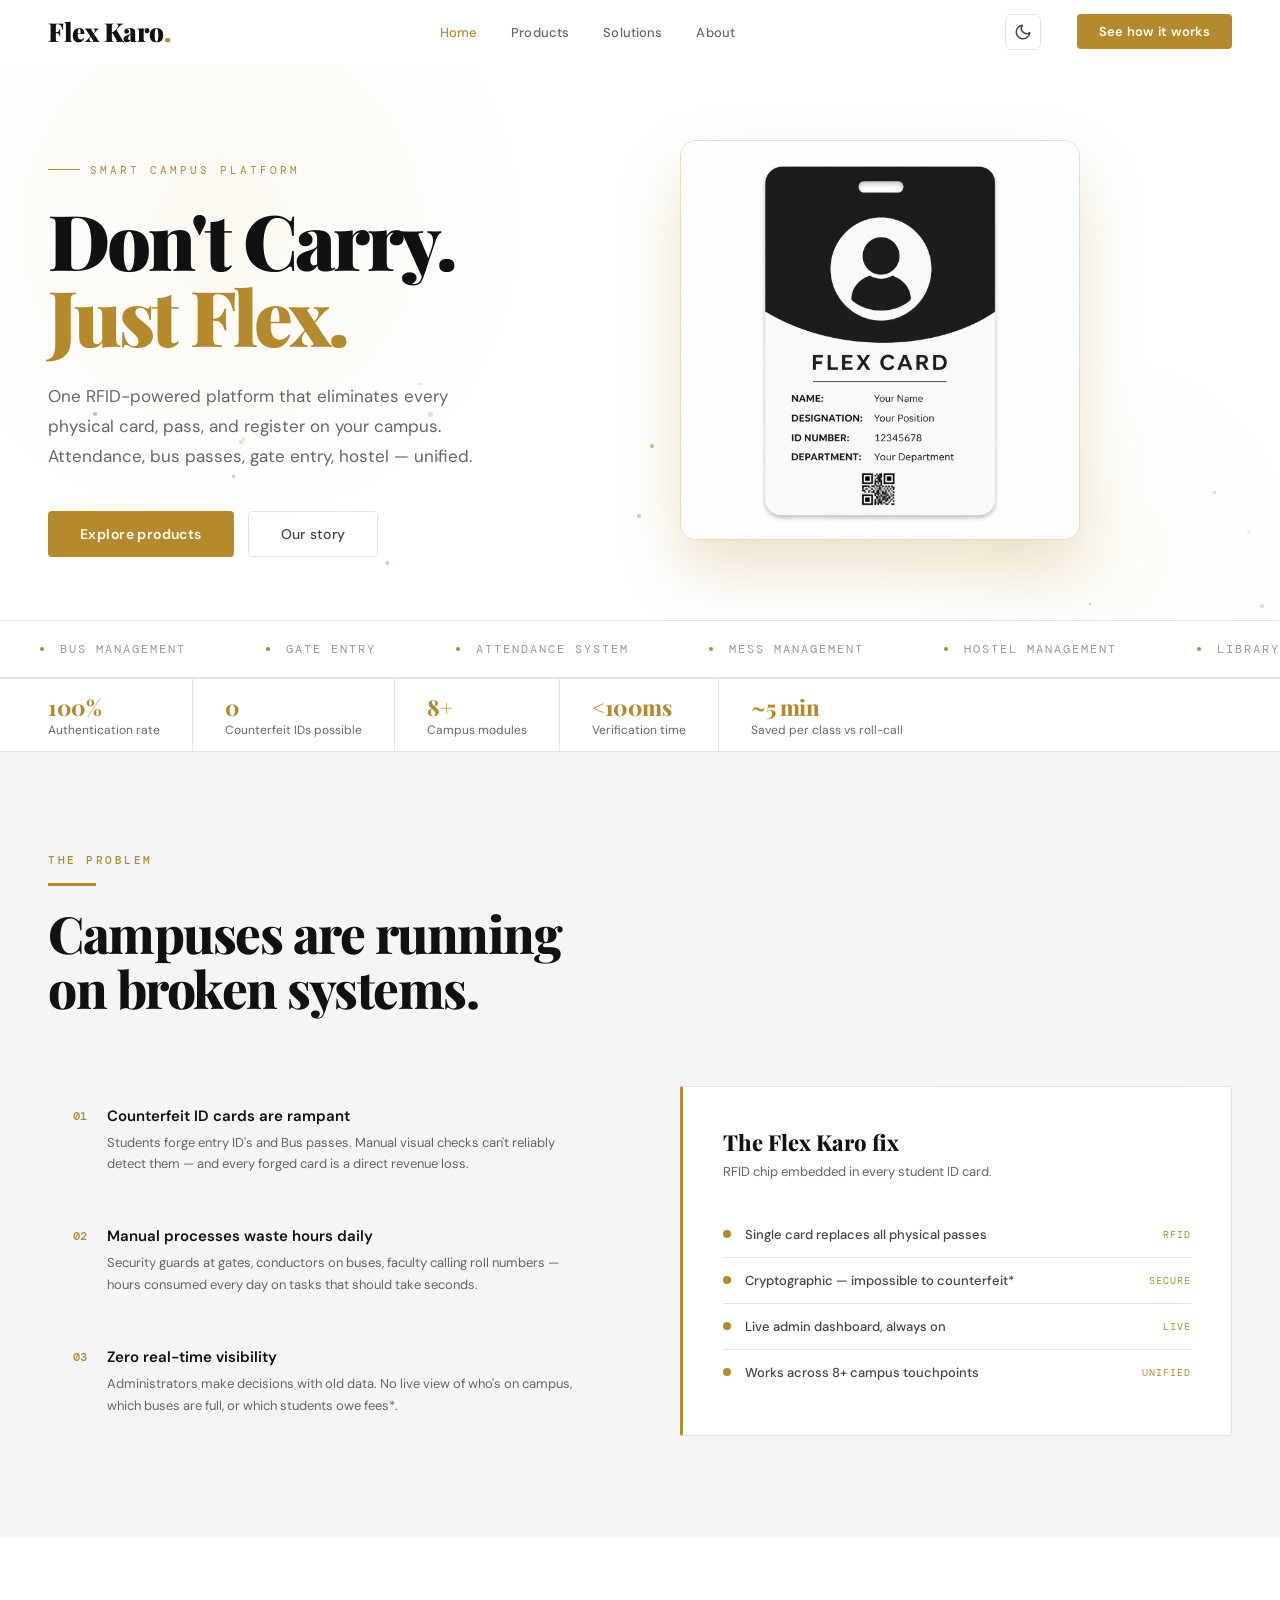
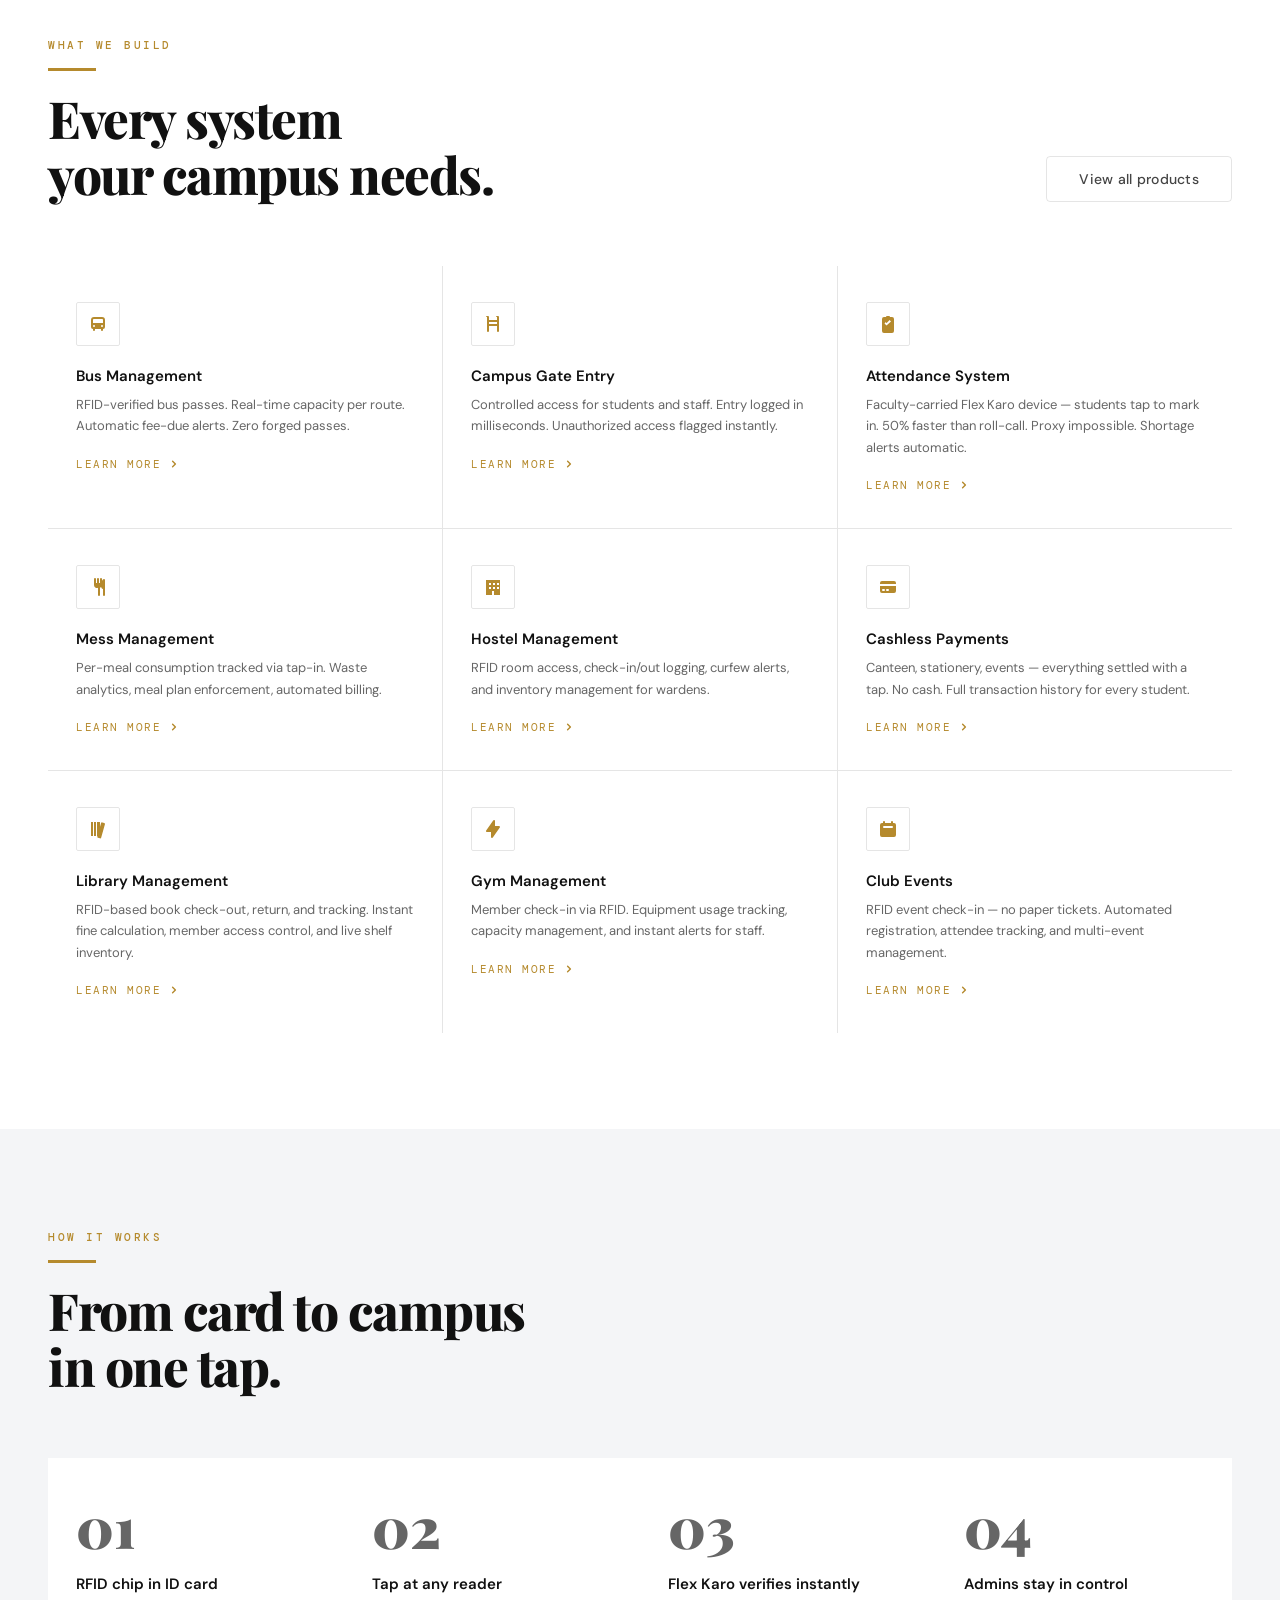
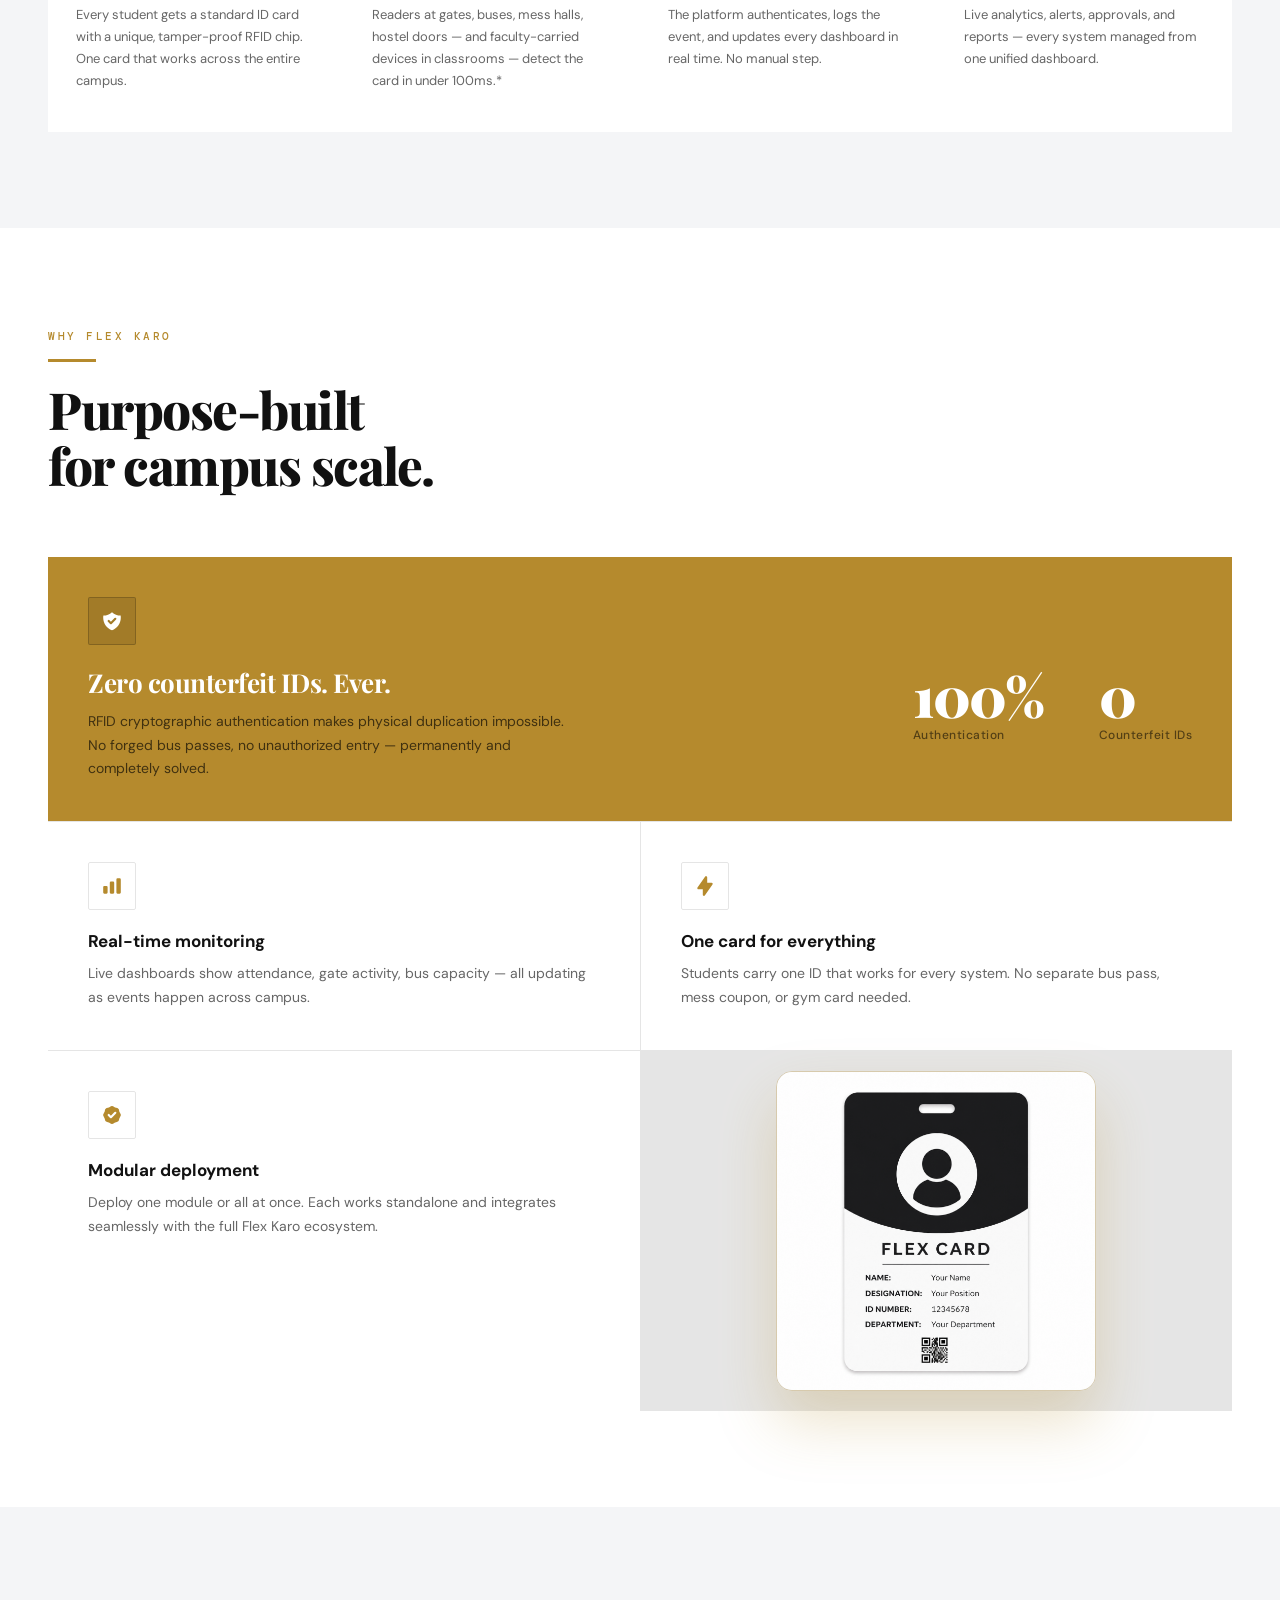
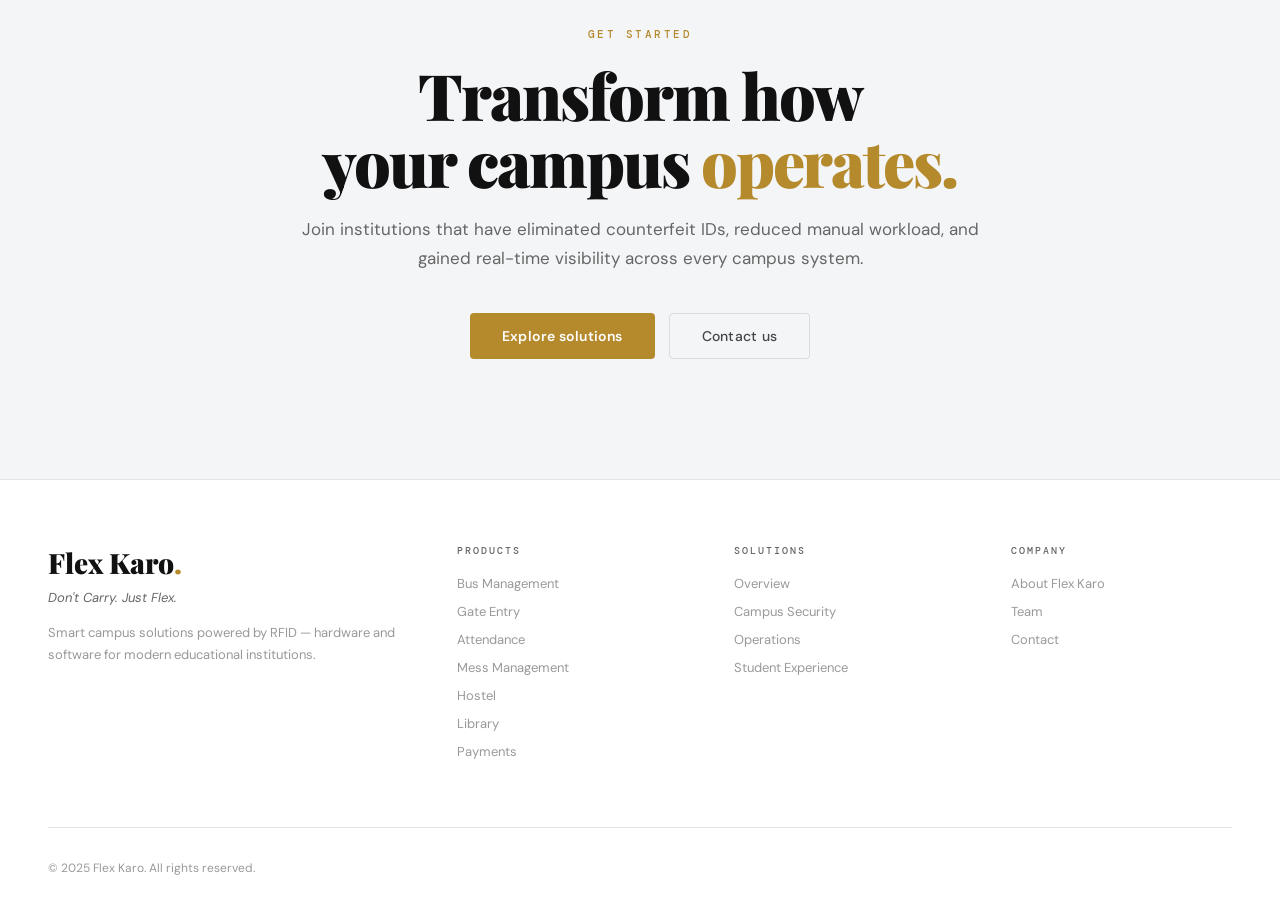
==== commit 01ce0291: "changed name from flex to flex karo" ====
--- a/index.html
+++ b/index.html
@@ -832,7 +832,7 @@
 
   <!-- NAV -->
   <nav class="nav">
-    <a href="index.html" class="nav-logo">Flex<span class="dot">.</span></a>
+    <a href="index.html" class="nav-logo">Flex Karo<span class="dot">.</span></a>
     <ul class="nav-links">
       <li><a href="index.html" class="active">Home</a></li>
       <li><a href="products.html">Products</a></li>
@@ -885,7 +885,7 @@
         </div>
       </div>
       <div class="hero-visual" id="hero-visual">
-        <img src="assets/flex-card.png" alt="Flex ID Card" class="floating-card glow-gold">
+        <img src="assets/flex-card.png" alt="Flex Karo ID Card" class="floating-card glow-gold">
       </div>
     </div>
   </section>
@@ -988,7 +988,7 @@
           </div>
         </div>
         <div class="solution-panel reveal reveal-delay-2">
-          <div class="solution-panel-title">The Flex fix</div>
+          <div class="solution-panel-title">The Flex Karo fix</div>
           <div class="solution-panel-sub">RFID chip embedded in every student ID card.</div>
           <div class="sol-row">
             <div class="sol-dot"></div>
@@ -1061,8 +1061,8 @@
                 clip-rule="evenodd" />
             </svg></div>
           <div class="prod-name">Attendance System</div>
-          <div class="prod-desc">Faculty-carried Flex device — students tap to mark in. 50% faster than roll-call. Proxy
-            impossible. Shortage alerts automatic.</div>
+          <div class="prod-desc">Faculty-carried Flex Karo device — students tap to mark in. 50% faster than roll-call.
+            Proxy impossible. Shortage alerts automatic.</div>
           <div class="prod-link">Learn more <svg viewBox="0 0 20 20" fill="currentColor">
               <path fill-rule="evenodd"
                 d="M7.293 14.707a1 1 0 010-1.414L10.586 10 7.293 6.707a1 1 0 011.414-1.414l4 4a1 1 0 010 1.414l-4 4a1 1 0 01-1.414 0z"
@@ -1183,7 +1183,7 @@
         </div>
         <div class="how-step">
           <div class="how-step-num">03</div>
-          <div class="how-step-title">Flex verifies instantly</div>
+          <div class="how-step-title">Flex Karo verifies instantly</div>
           <div class="how-step-desc">The platform authenticates, logs the event, and updates every dashboard in real
             time. No manual step.</div>
         </div>
@@ -1200,7 +1200,7 @@
   <!-- ADVANTAGES -->
   <section class="section advantages-section">
     <div class="section-inner">
-      <span class="eyebrow">Why Flex</span>
+      <span class="eyebrow">Why Flex Karo</span>
       <span class="gold-line"></span>
       <h2 class="section-title">Purpose-built<br />for campus scale.</h2>
       <div class="adv-grid reveal">
@@ -1257,11 +1257,11 @@
             </svg></div>
           <div class="adv-title">Modular deployment</div>
           <div class="adv-desc">Deploy one module or all at once. Each works standalone and integrates seamlessly with
-            the full Flex ecosystem.</div>
+            the full Flex Karo ecosystem.</div>
         </div>
         <!-- Free space for the card -->
         <div style="display: flex; align-items: center; justify-content: center; padding: 20px;">
-          <img src="assets/flex-card.png" alt="Flex ID Card" class="floating-card glow-gold" style="max-width: 320px;">
+          <img src="assets/flex-card.png" alt="Flex Karo ID Card" class="floating-card glow-gold" style="max-width: 320px;">
         </div>
       </div>
     </div>
@@ -1286,7 +1286,7 @@
     <div class="footer-inner">
       <div class="footer-top">
         <div>
-          <div class="footer-logo">Flex<span>.</span></div>
+          <div class="footer-logo">Flex Karo<span>.</span></div>
           <div class="footer-tagline">Don't Carry. Just Flex.</div>
           <div class="footer-desc">Smart campus solutions powered by RFID — hardware and software for modern educational
             institutions.</div>
@@ -1310,13 +1310,13 @@
         </div>
         <div class="footer-col">
           <div class="footer-col-title">Company</div>
-          <a href="about.html">About Flex</a>
+          <a href="about.html">About Flex Karo</a>
           <a href="about.html#team">Team</a>
           <a href="about.html#contact">Contact</a>
         </div>
       </div>
       <div class="footer-bottom">
-        <span>© 2025 Flex. All rights reserved.</span>
+        <span>© 2025 Flex Karo. All rights reserved.</span>
       </div>
     </div>
   </footer>
